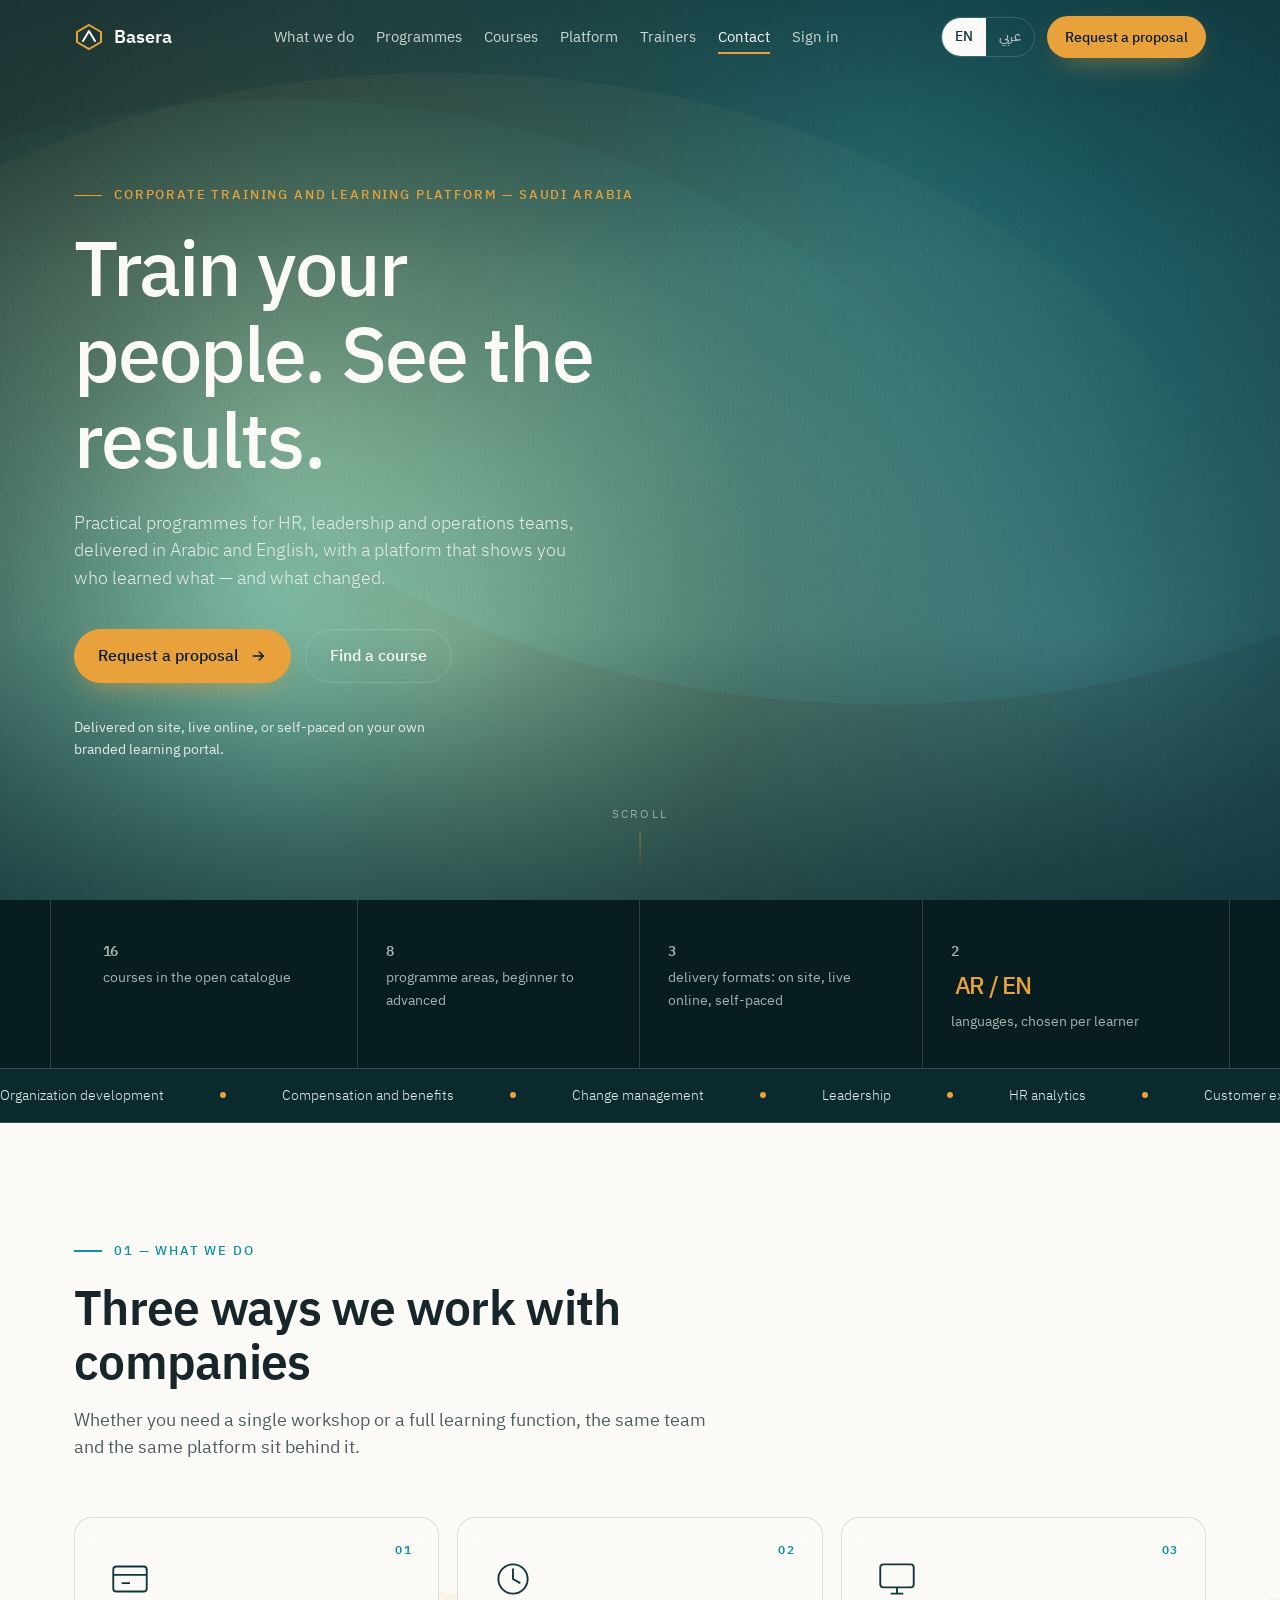
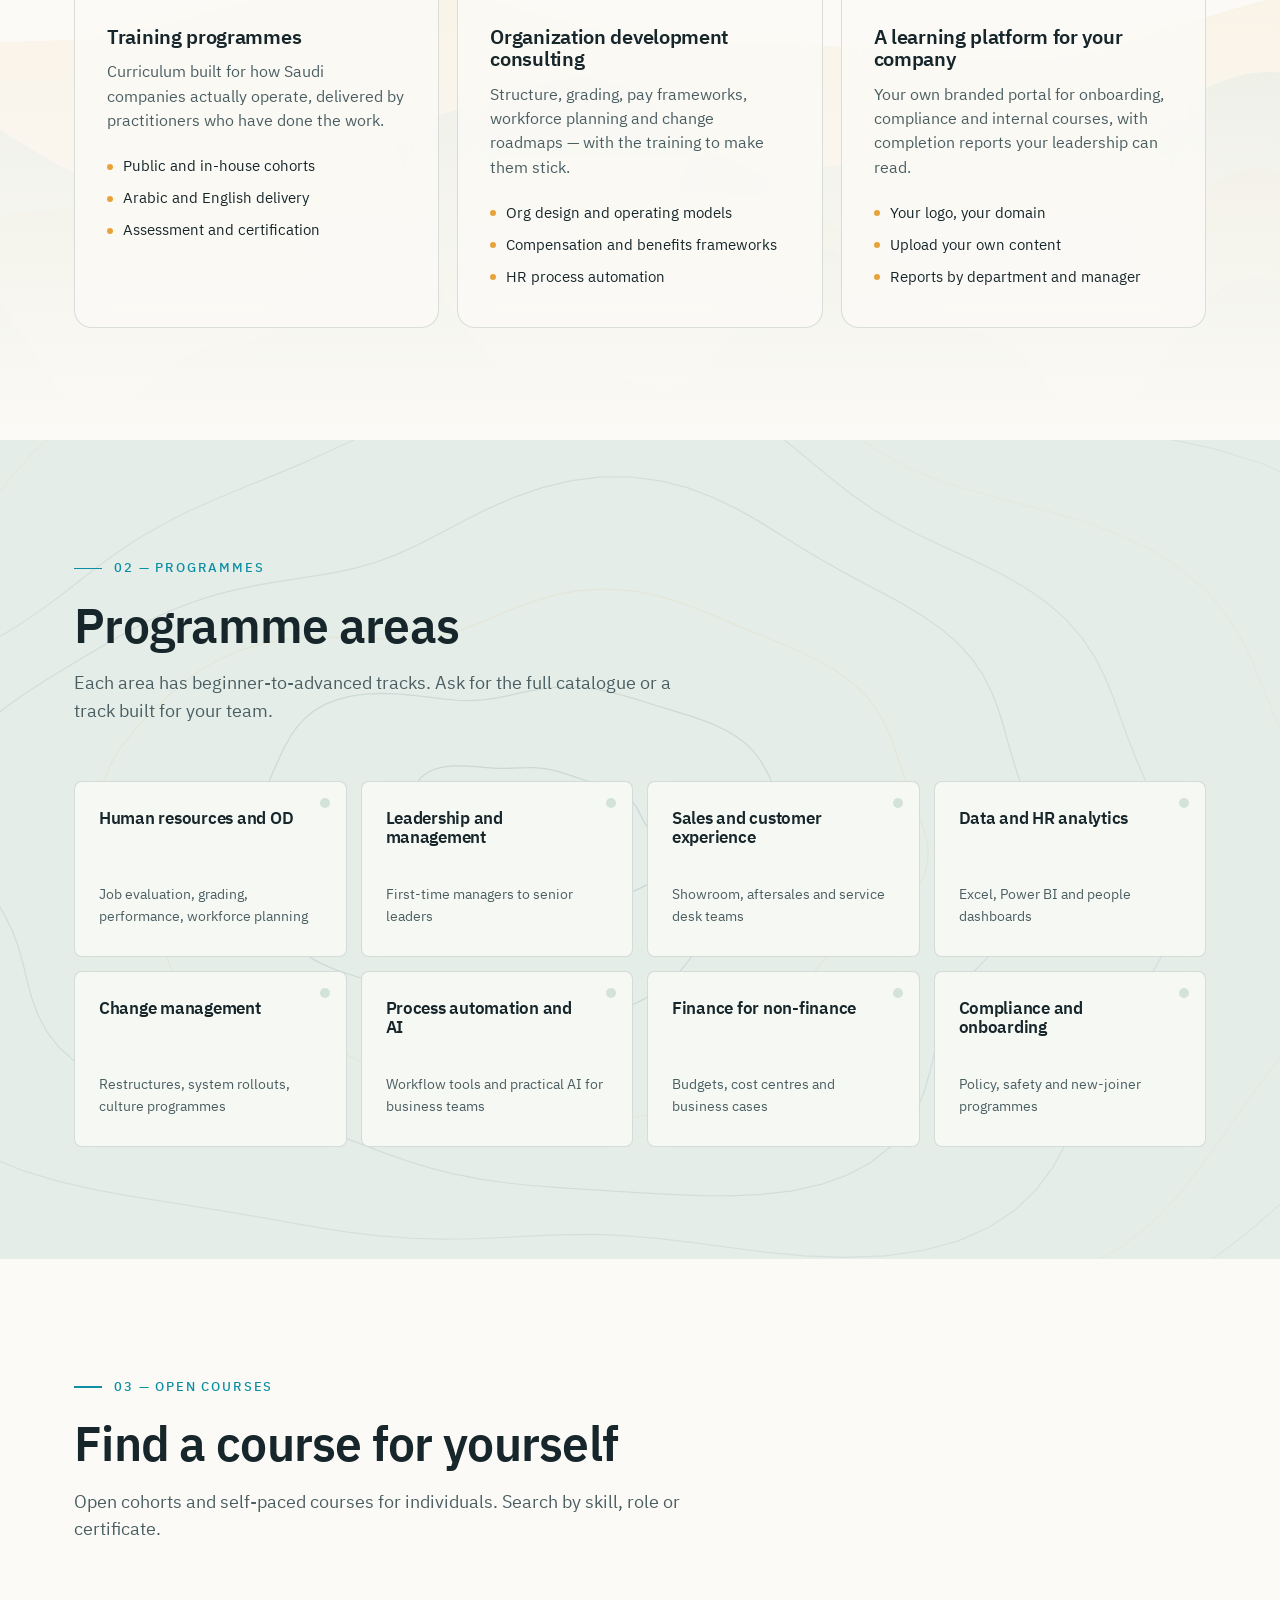
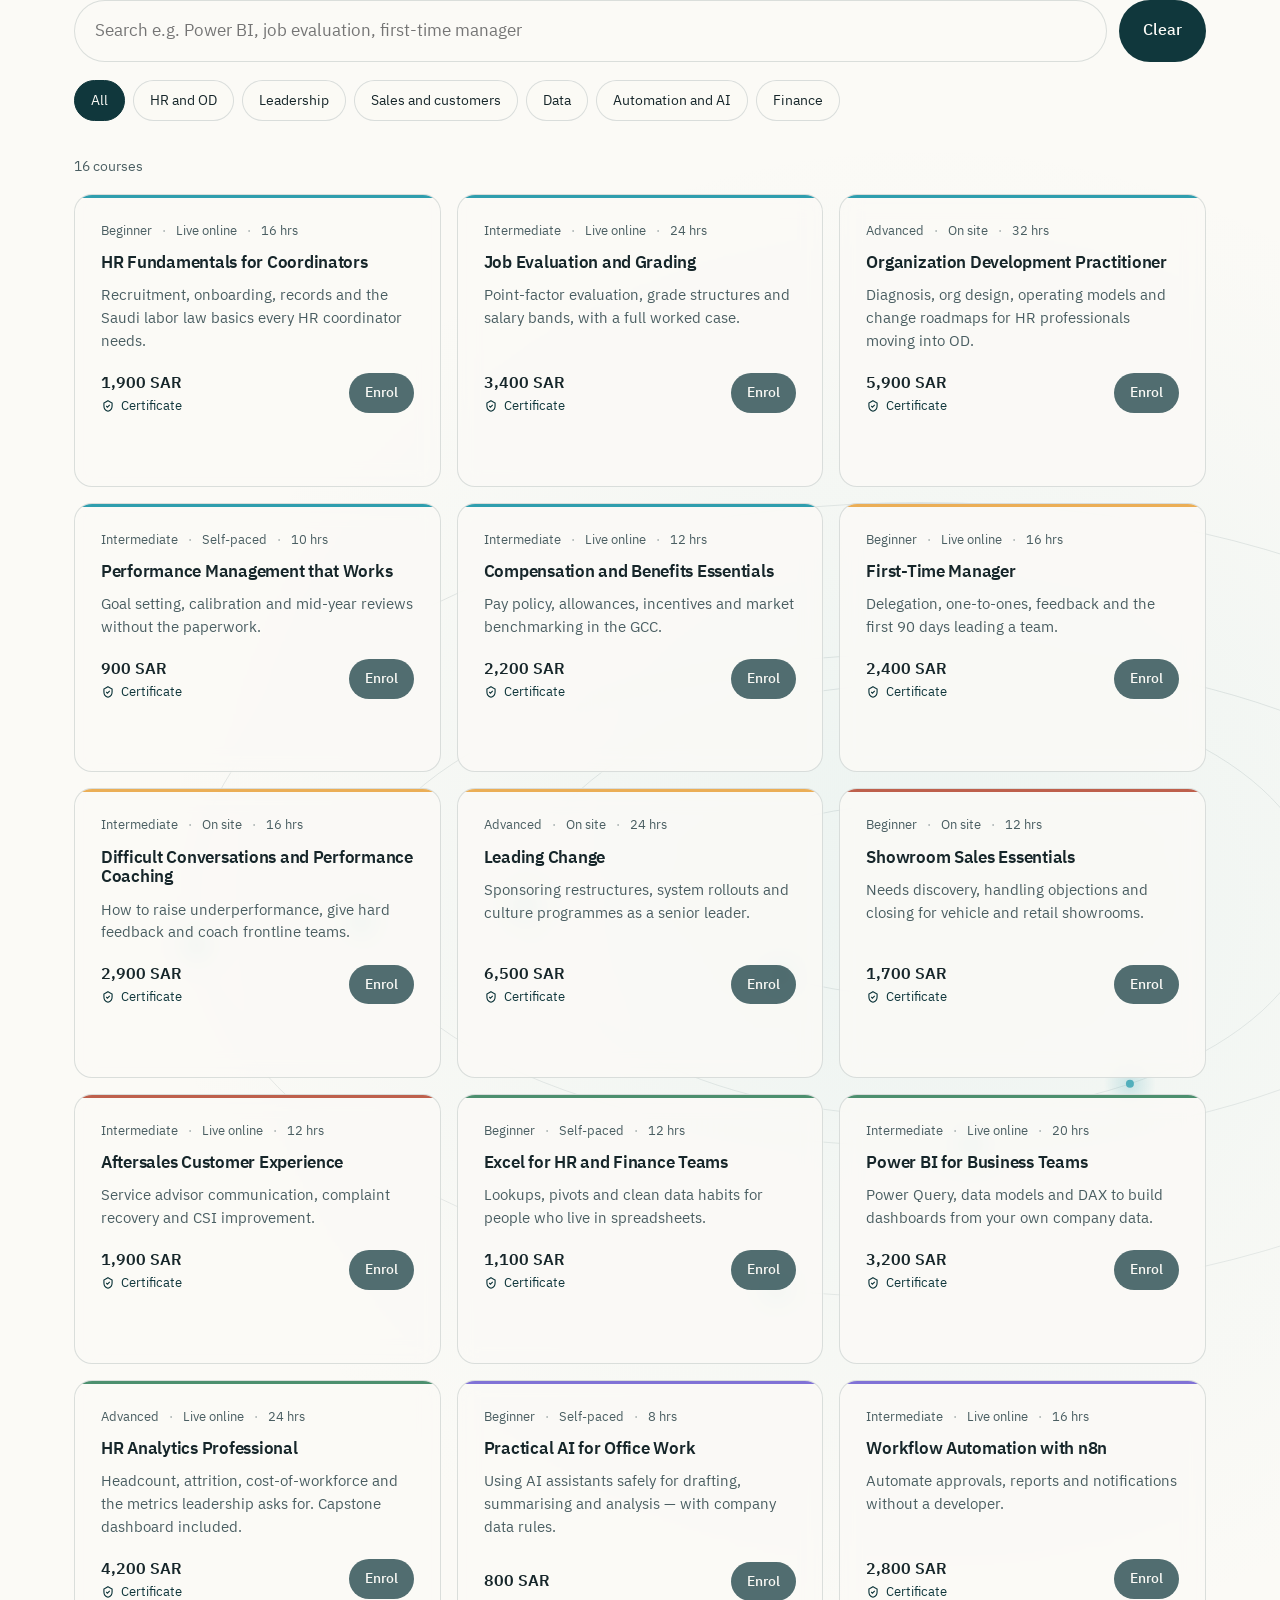
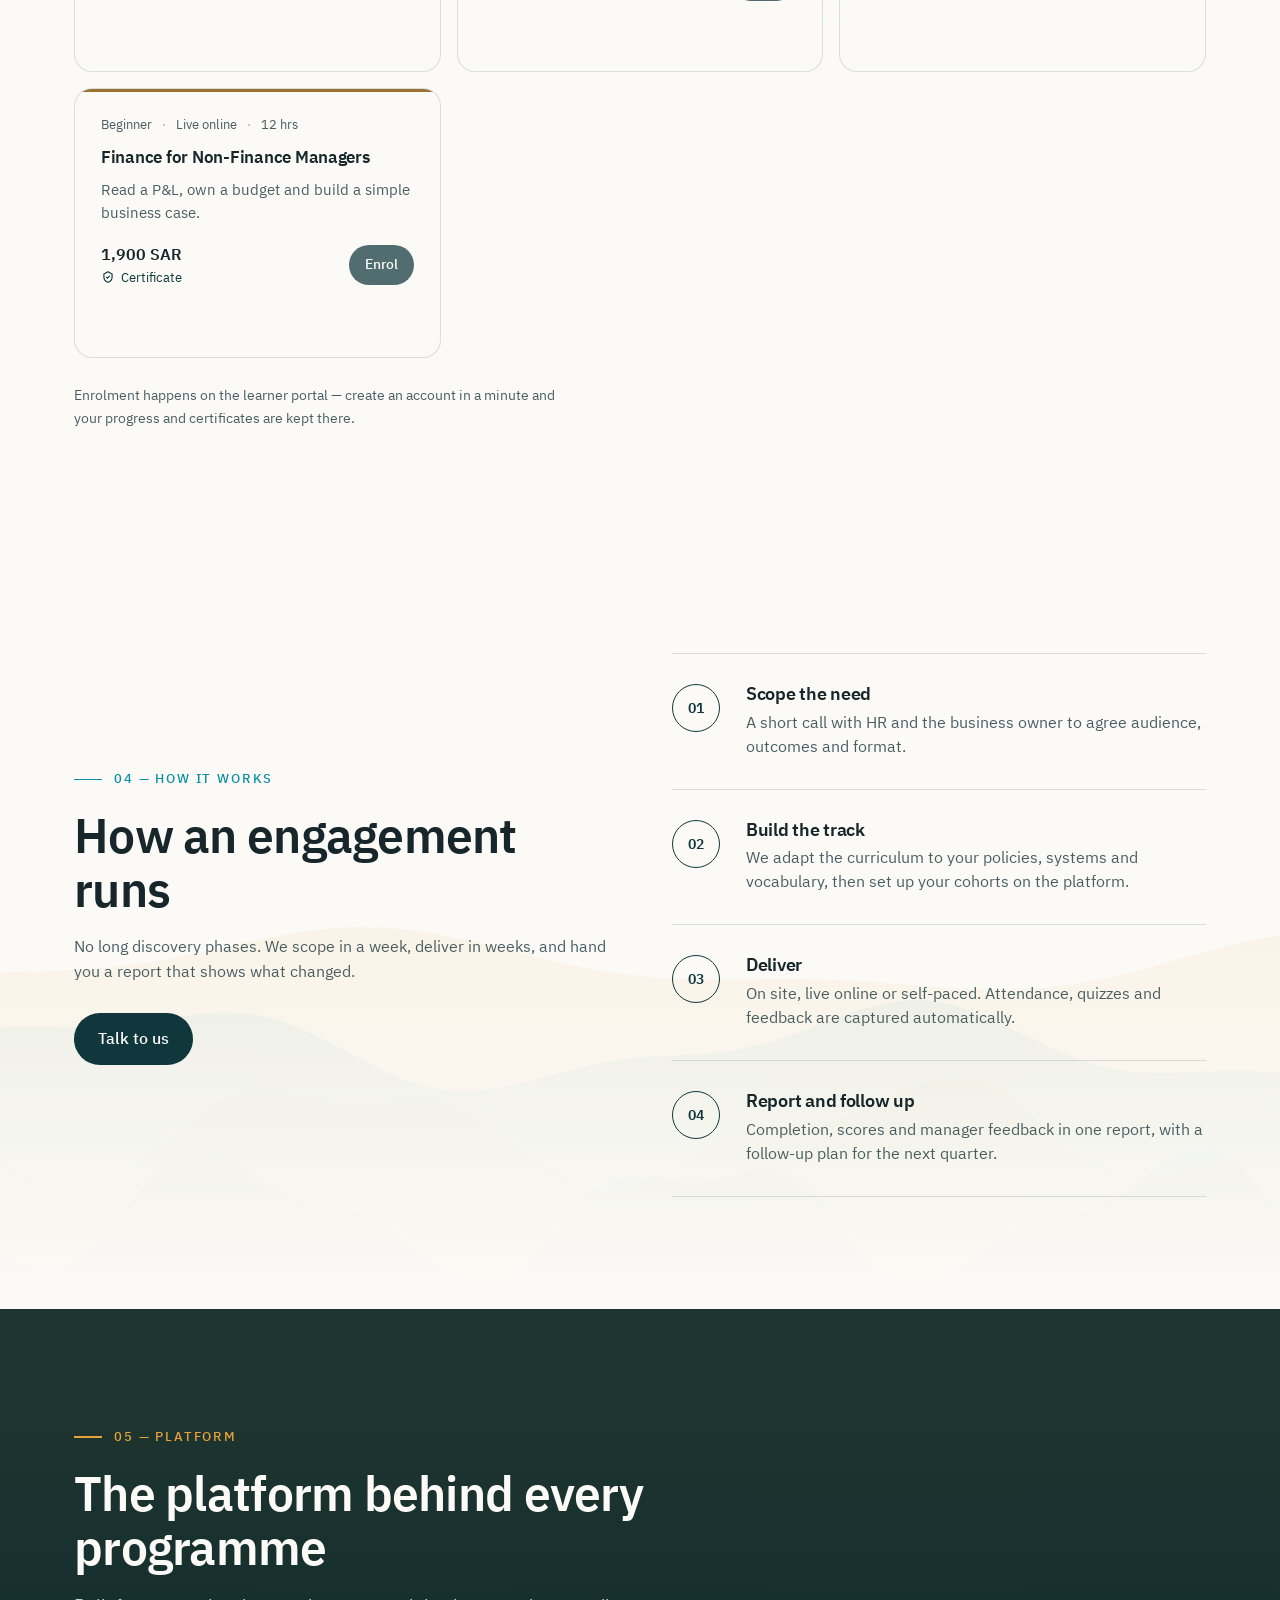
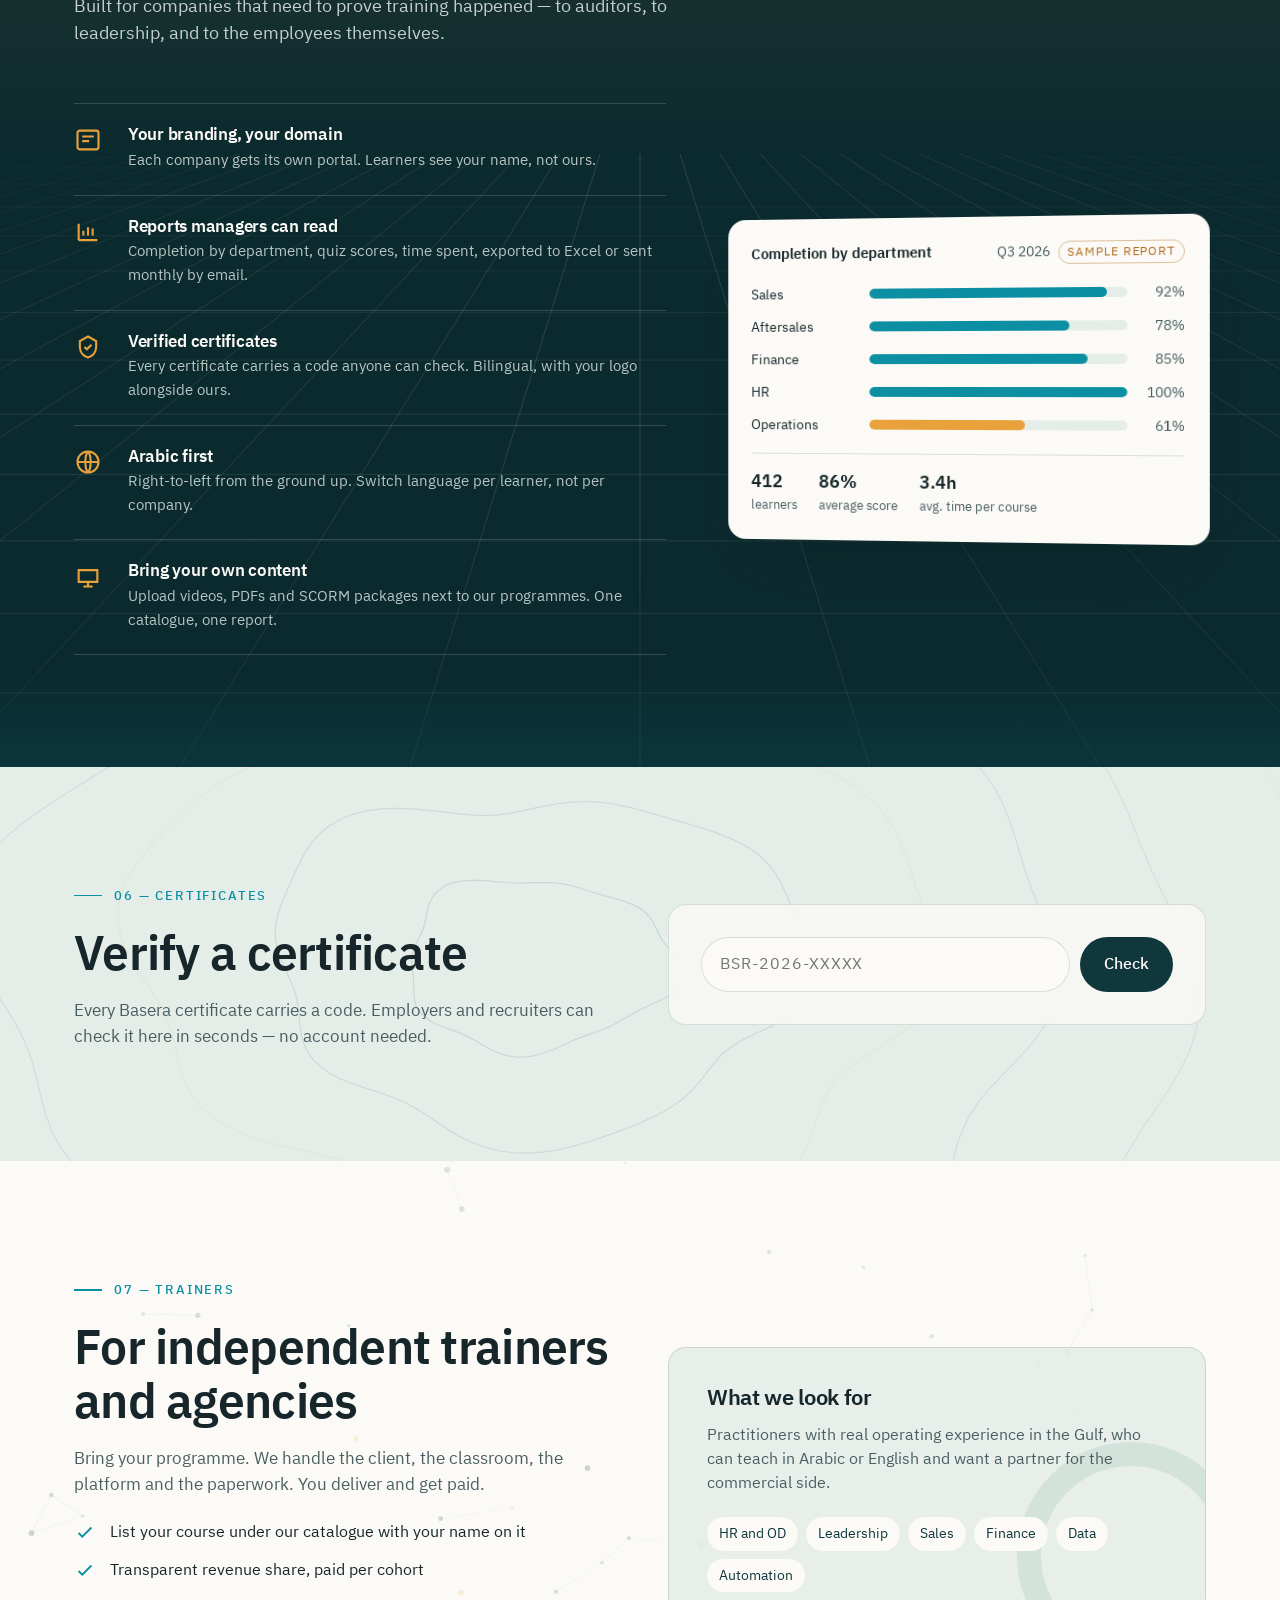
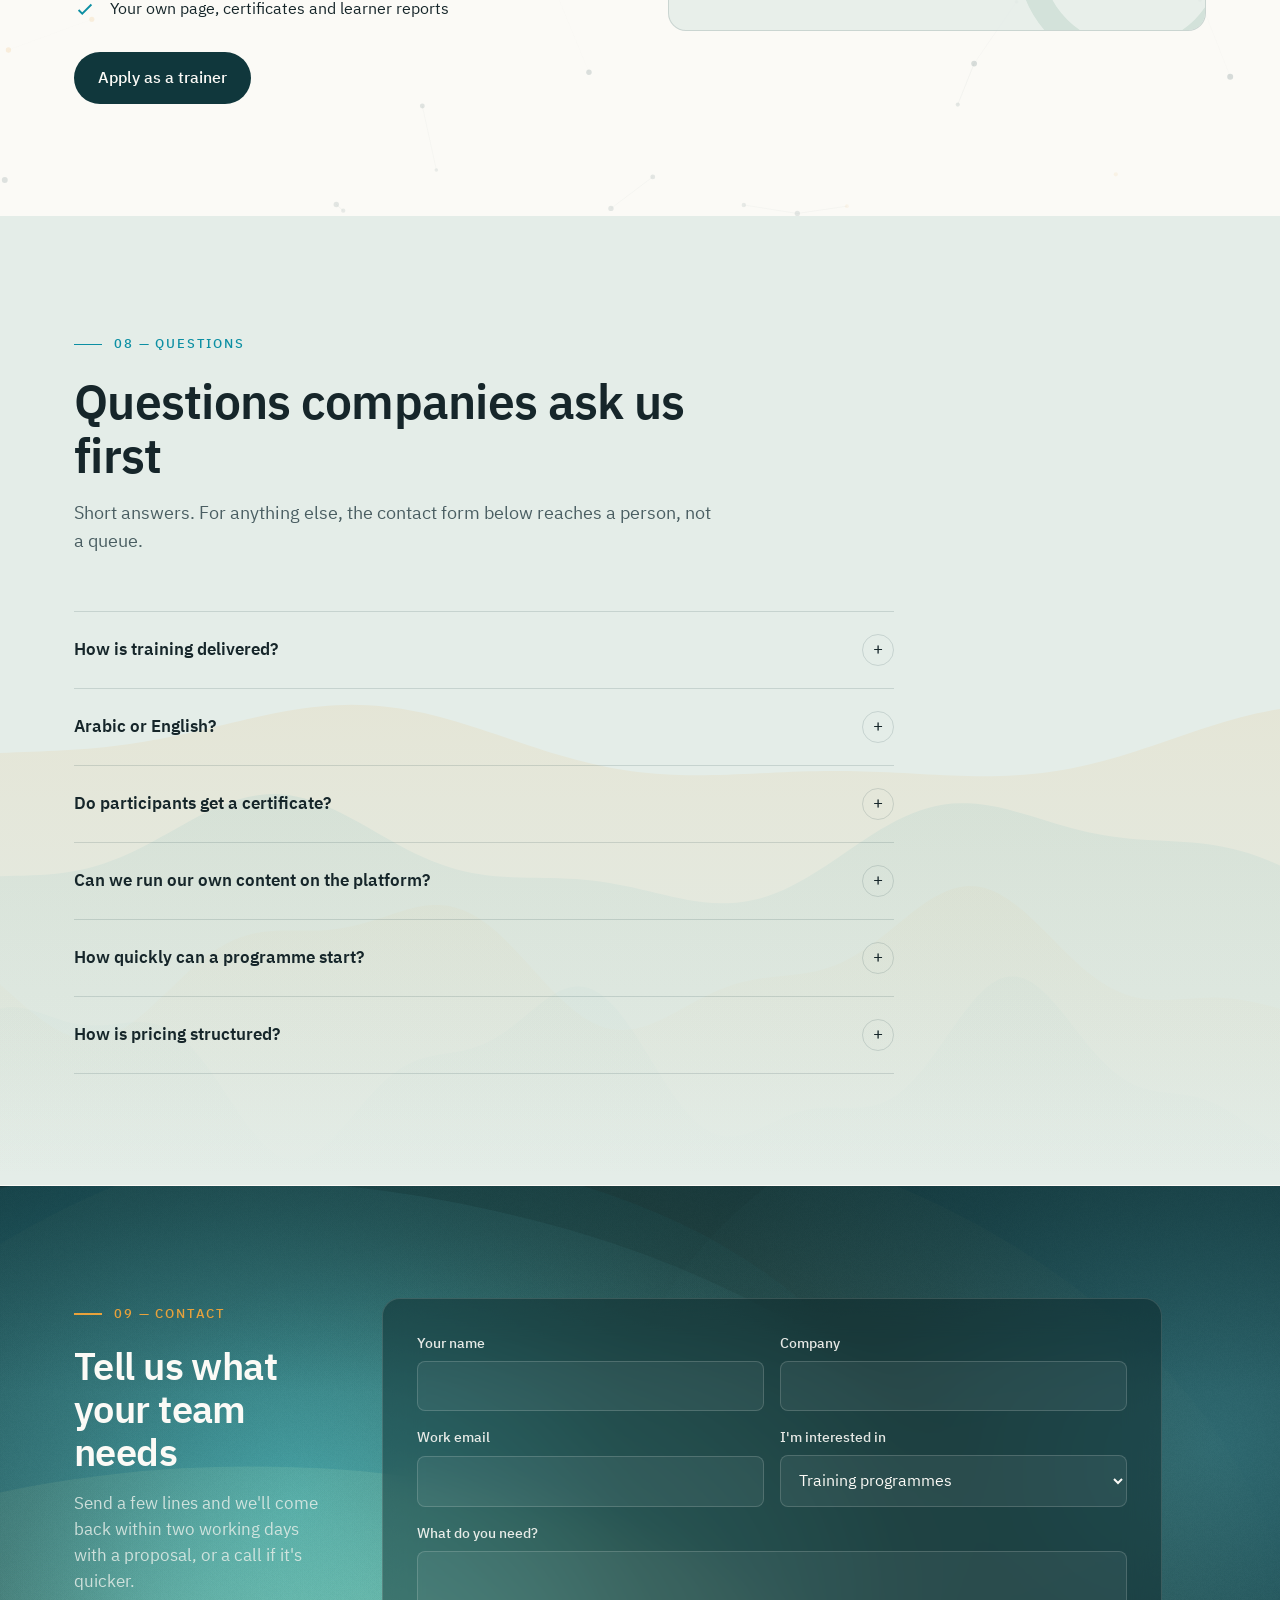
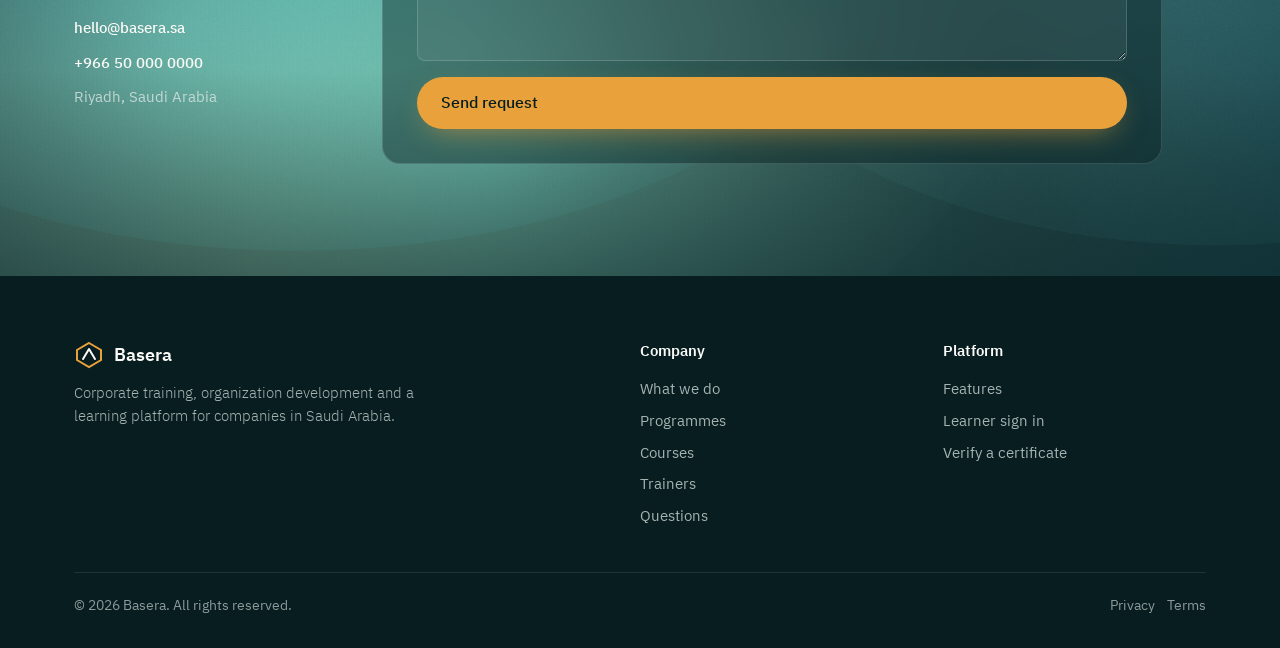
==== public/index.html @ 236b7512 "Restructure into public/, supabase/, tests/ and docs/ The three pages no longer carry their CSS and " ====
<!DOCTYPE html>
<html lang="en" dir="ltr">
<head>
<meta charset="UTF-8">
<meta name="viewport" content="width=device-width, initial-scale=1.0">
<title>Basera — Corporate training and learning platform, Saudi Arabia</title>
<meta name="description" content="Corporate training programmes, OD consulting and a learning platform for companies in Saudi Arabia.">
<meta name="theme-color" content="#0B2A2E">
<link rel="preconnect" href="https://fonts.googleapis.com">
<link rel="preconnect" href="https://fonts.gstatic.com" crossorigin>
<link href="https://fonts.googleapis.com/css2?family=IBM+Plex+Sans+Arabic:wght@300;400;500;600;700&display=swap" rel="stylesheet">
<link rel="stylesheet" href="css/tokens.css?v=20261010b">
<link rel="stylesheet" href="css/site.css?v=20261010b">
</head>
<body>

<a class="skip" href="#offers" data-i18n="skip">Skip to content</a>
<div class="progress" aria-hidden="true"><i id="progress"></i></div>

<!-- ================= NAV ================= -->
<header class="nav" id="nav">
  <div class="wrap">
    <a class="logo" href="#top">
      <svg class="logo-mark" viewBox="0 0 30 30" fill="none" aria-hidden="true">
        <path d="M15 3 L27 10 V20 L15 27 L3 20 V10 Z" stroke="#E9A23B" stroke-width="2"/>
        <path d="M9 19 L15 9 L21 19" stroke="#FBFAF6" stroke-width="2" stroke-linecap="round" stroke-linejoin="round"/>
      </svg>
      <span data-i18n="brand">Basera</span>
    </a>
    <nav class="nav-links" id="navLinks">
      <a href="#offers" data-i18n="nav_offers">What we do</a>
      <a href="#domains" data-i18n="nav_domains">Programmes</a>
      <a href="#courses" data-i18n="nav_courses">Courses</a>
      <a href="#platform" data-i18n="nav_platform">Platform</a>
      <a href="#partners" data-i18n="nav_partners">Trainers</a>
      <a href="#contact" data-i18n="nav_contact">Contact</a>
      <a href="learn.html" data-i18n="nav_portal">Sign in</a>
    </nav>
    <div class="nav-actions">
      <div class="lang" role="group" aria-label="Language">
        <button class="active" data-lang="en" type="button">EN</button>
        <button data-lang="ar" type="button">عربي</button>
      </div>
      <a class="btn btn-primary" href="#contact" data-i18n="cta_proposal">Request a proposal</a>
      <button class="menu-btn" id="menuBtn" aria-label="Menu" aria-expanded="false" type="button"><span></span></button>
    </div>
  </div>
</header>

<!-- ================= HERO ================= -->
<section class="sec hero dark veil" id="top">
  <div class="bg" data-motion="aurora" data-tone="dark"></div>
  <div class="wrap">
    <div class="hero-copy">
      <div class="eyebrow rise" data-i18n="hero_kicker">Corporate training and learning platform — Saudi Arabia</div>
      <h1 class="words" data-i18n="hero_h1">Train your people. See the results.</h1>
      <p class="lead rise" style="animation-delay:.5s" data-i18n="hero_p">Practical programmes for HR, leadership and operations teams, delivered in Arabic and English, with a platform that shows you who learned what — and what changed.</p>
      <div class="hero-actions rise" style="animation-delay:.65s">
        <a class="btn btn-primary" href="#contact">
          <span data-i18n="cta_proposal">Request a proposal</span>
          <svg viewBox="0 0 24 24" fill="none" stroke="currentColor" stroke-width="2"><path d="M5 12h14M13 6l6 6-6 6"/></svg>
        </a>
        <a class="btn btn-ghost" href="#courses" data-i18n="cta_catalogue">Find a course</a>
      </div>
      <div class="hero-note rise" style="animation-delay:.8s" data-i18n="hero_note">Delivered on site, live online, or self-paced on your own branded learning portal.</div>
    </div>

    <div class="hero-card glass rise" style="animation-delay:.4s">
      <div class="journey" aria-hidden="true">
        <svg viewBox="0 0 520 520">
          <path class="j-path-ghost" d="M70 420 C 70 300, 180 300, 200 230 S 330 120, 320 110 S 420 60, 450 100"/>
          <path class="j-path" d="M70 420 C 70 300, 180 300, 200 230 S 330 120, 320 110 S 420 60, 450 100"/>
          <g class="j-node"><circle class="halo" cx="70" cy="420" r="30"/><circle class="dot" cx="70" cy="420" r="11"/><text x="110" y="416" data-i18n="j1">Enrol</text><text class="sub" x="110" y="436" data-i18n="j1s">Your teams, your cohorts</text></g>
          <g class="j-node"><circle class="halo" cx="200" cy="230" r="30"/><circle class="dot" cx="200" cy="230" r="11"/><text x="240" y="226" data-i18n="j2">Learn</text><text class="sub" x="240" y="246" data-i18n="j2s">Live, on site or self-paced</text></g>
          <g class="j-node"><circle class="halo" cx="320" cy="110" r="30"/><circle class="dot" cx="320" cy="110" r="11"/><text x="170" y="72" data-i18n="j3">Certify</text><text class="sub" x="170" y="92" data-i18n="j3s">Verified, shareable</text></g>
          <g class="j-node"><circle class="halo" cx="450" cy="100" r="30"/><circle class="dot" cx="450" cy="100" r="11"/><circle class="j-pulse" cx="450" cy="100" r="10"/><text x="330" y="150" data-i18n="j4">Report</text><text class="sub" x="330" y="170" data-i18n="j4s">Completion, scores, impact</text></g>
        </svg>
      </div>
    </div>
  </div>
  <div class="scroll-cue" aria-hidden="true"><span data-i18n="hero_scroll">Scroll</span><i></i></div>
</section>

<!-- ================= STATS ================= -->
<div class="stats sec" aria-label="Key figures">
  <div class="wrap" data-stagger>
    <div class="stat"><b><span data-count id="statCourses">16</span></b><span data-i18n="st1">courses in the open catalogue</span></div>
    <div class="stat"><b><span data-count>8</span></b><span data-i18n="st2">programme areas, beginner to advanced</span></div>
    <div class="stat"><b><span data-count>3</span></b><span data-i18n="st3">delivery formats: on site, live online, self-paced</span></div>
    <div class="stat"><b><span data-count>2</span><small>AR / EN</small></b><span data-i18n="st4">languages, chosen per learner</span></div>
  </div>
</div>

<div class="strip" aria-hidden="true">
  <div class="strip-track">
    <span data-i18n="strip">Organization development <i></i> Compensation and benefits <i></i> Change management <i></i> Leadership <i></i> HR analytics <i></i> Customer experience <i></i> Sales and aftersales <i></i> Process automation</span>
    <span data-i18n="strip">Organization development <i></i> Compensation and benefits <i></i> Change management <i></i> Leadership <i></i> HR analytics <i></i> Customer experience <i></i> Sales and aftersales <i></i> Process automation</span>
  </div>
</div>

<!-- ================= OFFERS ================= -->
<section class="sec light veil-l" id="offers">
  <div class="bg" data-motion="waves" data-tone="light"></div>
  <div class="wrap">
    <div class="section-head reveal">
      <div class="eyebrow"><span data-i18n="eb_offers">01 — What we do</span></div>
      <h2 data-i18n="offers_h2">Three ways we work with companies</h2>
      <p data-i18n="offers_p">Whether you need a single workshop or a full learning function, the same team and the same platform sit behind it.</p>
    </div>
    <div class="offers" data-stagger>
      <article class="offer glass-l" data-n="01">
        <svg class="offer-icon" viewBox="0 0 44 44" fill="none" stroke="currentColor" stroke-width="1.8"><rect x="6" y="10" width="32" height="24" rx="3"/><path d="M6 18h32M14 26h8"/></svg>
        <h3 data-i18n="o1_h">Training programmes</h3>
        <p data-i18n="o1_p">Curriculum built for how Saudi companies actually operate, delivered by practitioners who have done the work.</p>
        <ul><li data-i18n="o1_l1">Public and in-house cohorts</li><li data-i18n="o1_l2">Arabic and English delivery</li><li data-i18n="o1_l3">Assessment and certification</li></ul>
      </article>
      <article class="offer glass-l" data-n="02">
        <svg class="offer-icon" viewBox="0 0 44 44" fill="none" stroke="currentColor" stroke-width="1.8"><circle cx="22" cy="22" r="14"/><path d="M22 12v10l7 4"/></svg>
        <h3 data-i18n="o2_h">Organization development consulting</h3>
        <p data-i18n="o2_p">Structure, grading, pay frameworks, workforce planning and change roadmaps — with the training to make them stick.</p>
        <ul><li data-i18n="o2_l1">Org design and operating models</li><li data-i18n="o2_l2">Compensation and benefits frameworks</li><li data-i18n="o2_l3">HR process automation</li></ul>
      </article>
      <article class="offer glass-l" data-n="03">
        <svg class="offer-icon" viewBox="0 0 44 44" fill="none" stroke="currentColor" stroke-width="1.8"><rect x="6" y="8" width="32" height="22" rx="3"/><path d="M16 36h12M22 30v6"/></svg>
        <h3 data-i18n="o3_h">A learning platform for your company</h3>
        <p data-i18n="o3_p">Your own branded portal for onboarding, compliance and internal courses, with completion reports your leadership can read.</p>
        <ul><li data-i18n="o3_l1">Your logo, your domain</li><li data-i18n="o3_l2">Upload your own content</li><li data-i18n="o3_l3">Reports by department and manager</li></ul>
      </article>
    </div>
  </div>
</section>

<!-- ================= DOMAINS ================= -->
<section class="sec light" id="domains">
  <div class="bg" data-motion="topo" data-tone="mint"></div>
  <div class="wrap">
    <div class="section-head reveal">
      <div class="eyebrow"><span data-i18n="eb_domains">02 — Programmes</span></div>
      <h2 data-i18n="dom_h2">Programme areas</h2>
      <p data-i18n="dom_p">Each area has beginner-to-advanced tracks. Ask for the full catalogue or a track built for your team.</p>
    </div>
    <div class="domains" data-stagger>
      <a class="domain" href="#contact"><h3 data-i18n="d1">Human resources and OD</h3><small data-i18n="d1s">Job evaluation, grading, performance, workforce planning</small></a>
      <a class="domain" href="#contact"><h3 data-i18n="d2">Leadership and management</h3><small data-i18n="d2s">First-time managers to senior leaders</small></a>
      <a class="domain" href="#contact"><h3 data-i18n="d3">Sales and customer experience</h3><small data-i18n="d3s">Showroom, aftersales and service desk teams</small></a>
      <a class="domain" href="#contact"><h3 data-i18n="d4">Data and HR analytics</h3><small data-i18n="d4s">Excel, Power BI and people dashboards</small></a>
      <a class="domain" href="#contact"><h3 data-i18n="d5">Change management</h3><small data-i18n="d5s">Restructures, system rollouts, culture programmes</small></a>
      <a class="domain" href="#contact"><h3 data-i18n="d6">Process automation and AI</h3><small data-i18n="d6s">Workflow tools and practical AI for business teams</small></a>
      <a class="domain" href="#contact"><h3 data-i18n="d7">Finance for non-finance</h3><small data-i18n="d7s">Budgets, cost centres and business cases</small></a>
      <a class="domain" href="#contact"><h3 data-i18n="d8">Compliance and onboarding</h3><small data-i18n="d8s">Policy, safety and new-joiner programmes</small></a>
    </div>
  </div>
</section>

<!-- ================= COURSES ================= -->
<section class="sec light veil-l" id="courses">
  <div class="bg" data-motion="orbit" data-tone="light"></div>
  <div class="wrap">
    <div class="section-head reveal">
      <div class="eyebrow"><span data-i18n="eb_courses">03 — Open courses</span></div>
      <h2 data-i18n="cs_h2">Find a course for yourself</h2>
      <p data-i18n="cs_p">Open cohorts and self-paced courses for individuals. Search by skill, role or certificate.</p>
    </div>
    <div class="reveal">
      <div class="search-bar">
        <input id="courseSearch" type="search" placeholder="Search e.g. Power BI, job evaluation, first-time manager" data-i18n-ph="cs_ph">
        <button class="btn btn-dark" id="clearSearch" type="button" data-i18n="cs_clear">Clear</button>
      </div>
      <div class="filters" id="filters"></div>
      <div class="results-count" id="resultsCount" aria-live="polite"></div>
      <div class="courses" id="courseGrid"></div>
      <p class="cs-note" data-i18n="cs_note">Enrolment happens on the learner portal — create an account in a minute and your progress and certificates are kept there.</p>
    </div>
  </div>
</section>

<!-- ================= STEPS ================= -->
<section class="sec light veil-l" id="how">
  <div class="bg" data-motion="waves" data-tone="light" data-speed=".7"></div>
  <div class="wrap steps">
    <div class="steps-aside reveal">
      <div class="eyebrow"><span data-i18n="eb_how">04 — How it works</span></div>
      <h2 data-i18n="how_h2">How an engagement runs</h2>
      <p data-i18n="how_p">No long discovery phases. We scope in a week, deliver in weeks, and hand you a report that shows what changed.</p>
      <a class="btn btn-dark" href="#contact" data-i18n="cta_talk">Talk to us</a>
    </div>
    <div class="step-list" data-stagger>
      <div class="step"><div><h3 data-i18n="s1_h">Scope the need</h3><p data-i18n="s1_p">A short call with HR and the business owner to agree audience, outcomes and format.</p></div></div>
      <div class="step"><div><h3 data-i18n="s2_h">Build the track</h3><p data-i18n="s2_p">We adapt the curriculum to your policies, systems and vocabulary, then set up your cohorts on the platform.</p></div></div>
      <div class="step"><div><h3 data-i18n="s3_h">Deliver</h3><p data-i18n="s3_p">On site, live online or self-paced. Attendance, quizzes and feedback are captured automatically.</p></div></div>
      <div class="step"><div><h3 data-i18n="s4_h">Report and follow up</h3><p data-i18n="s4_p">Completion, scores and manager feedback in one report, with a follow-up plan for the next quarter.</p></div></div>
    </div>
  </div>
</section>

<!-- ================= PLATFORM ================= -->
<section class="sec dark veil" id="platform">
  <div class="bg" data-motion="grid" data-tone="dark"></div>
  <div class="wrap">
    <div class="section-head reveal">
      <div class="eyebrow"><span data-i18n="eb_platform">05 — Platform</span></div>
      <h2 data-i18n="pl_h2">The platform behind every programme</h2>
      <p data-i18n="pl_p">Built for companies that need to prove training happened — to auditors, to leadership, and to the employees themselves.</p>
    </div>
    <div class="platform-grid reveal">
      <div class="features" data-stagger>
        <div class="feature"><svg viewBox="0 0 24 24" fill="none" stroke="currentColor" stroke-width="1.8"><rect x="3" y="4" width="18" height="16" rx="2"/><path d="M7 9h10M7 13h6"/></svg><div><h3 data-i18n="f1_h">Your branding, your domain</h3><p data-i18n="f1_p">Each company gets its own portal. Learners see your name, not ours.</p></div></div>
        <div class="feature"><svg viewBox="0 0 24 24" fill="none" stroke="currentColor" stroke-width="1.8"><path d="M4 19V5M4 19h16M8 15v-4M12 15V8M16 15v-6"/></svg><div><h3 data-i18n="f2_h">Reports managers can read</h3><p data-i18n="f2_p">Completion by department, quiz scores, time spent, exported to Excel or sent monthly by email.</p></div></div>
        <div class="feature"><svg viewBox="0 0 24 24" fill="none" stroke="currentColor" stroke-width="1.8"><path d="M12 3l7 4v5c0 5-3.5 8-7 9-3.5-1-7-4-7-9V7z"/><path d="M9 12l2 2 4-4"/></svg><div><h3 data-i18n="f3_h">Verified certificates</h3><p data-i18n="f3_p">Every certificate carries a code anyone can check. Bilingual, with your logo alongside ours.</p></div></div>
        <div class="feature"><svg viewBox="0 0 24 24" fill="none" stroke="currentColor" stroke-width="1.8"><circle cx="12" cy="12" r="9"/><path d="M3 12h18M12 3c3 3 3 15 0 18M12 3c-3 3-3 15 0 18"/></svg><div><h3 data-i18n="f4_h">Arabic first</h3><p data-i18n="f4_p">Right-to-left from the ground up. Switch language per learner, not per company.</p></div></div>
        <div class="feature"><svg viewBox="0 0 24 24" fill="none" stroke="currentColor" stroke-width="1.8"><path d="M4 7h16v10H4zM8 21h8M12 17v4"/></svg><div><h3 data-i18n="f5_h">Bring your own content</h3><p data-i18n="f5_p">Upload videos, PDFs and SCORM packages next to our programmes. One catalogue, one report.</p></div></div>
      </div>
      <div class="mock" id="mock">
        <div class="mock-top"><b data-i18n="m_title">Completion by department</b><span><span data-i18n="m_period">Q3 2026</span><span class="mock-tag" data-i18n="m_sample">Sample report</span></span></div>
        <div class="bars">
          <div class="bar"><span data-i18n="m_b1">Sales</span><div class="track"><div class="fill" data-w="92"></div></div><em>92%</em></div>
          <div class="bar"><span data-i18n="m_b2">Aftersales</span><div class="track"><div class="fill" data-w="78"></div></div><em>78%</em></div>
          <div class="bar"><span data-i18n="m_b3">Finance</span><div class="track"><div class="fill" data-w="85"></div></div><em>85%</em></div>
          <div class="bar"><span data-i18n="m_b4">HR</span><div class="track"><div class="fill" data-w="100"></div></div><em>100%</em></div>
          <div class="bar"><span data-i18n="m_b5">Operations</span><div class="track"><div class="fill s" data-w="61"></div></div><em>61%</em></div>
        </div>
        <div class="mock-foot">
          <div><b>412</b><span data-i18n="m_f1">learners</span></div>
          <div><b>86%</b><span data-i18n="m_f2">average score</span></div>
          <div><b>3.4h</b><span data-i18n="m_f3">avg. time per course</span></div>
        </div>
      </div>
    </div>
  </div>
</section>

<!-- ================= VERIFY ================= -->
<section class="sec light" id="verify">
  <div class="bg" data-motion="topo" data-tone="mint" data-speed=".8"></div>
  <div class="wrap verify">
    <div class="reveal">
      <div class="eyebrow"><span data-i18n="eb_verify">06 — Certificates</span></div>
      <h2 data-i18n="v_h2" style="margin-bottom:16px">Verify a certificate</h2>
      <p data-i18n="v_p">Every Basera certificate carries a code. Employers and recruiters can check it here in seconds — no account needed.</p>
    </div>
    <div class="verify-box glass-l reveal">
      <div class="row2">
        <input id="certCode" placeholder="BSR-2026-XXXXX" aria-label="Certificate code">
        <button class="btn btn-dark" id="certBtn" type="button" data-i18n="v_btn">Check</button>
      </div>
      <div class="verify-result" id="certResult" aria-live="polite"></div>
    </div>
  </div>
</section>

<!-- ================= PARTNERS ================= -->
<section class="sec light veil-l" id="partners">
  <div class="bg" data-motion="particles" data-tone="light"></div>
  <div class="wrap partners">
    <div class="reveal">
      <div class="eyebrow"><span data-i18n="eb_partners">07 — Trainers</span></div>
      <h2 data-i18n="pa_h2" style="margin-bottom:16px">For independent trainers and agencies</h2>
      <p data-i18n="pa_p">Bring your programme. We handle the client, the classroom, the platform and the paperwork. You deliver and get paid.</p>
      <div class="partner-points">
        <div><svg viewBox="0 0 24 24" fill="none" stroke="currentColor" stroke-width="2"><path d="M5 12l4 4L19 6"/></svg><span data-i18n="pa_1">List your course under our catalogue with your name on it</span></div>
        <div><svg viewBox="0 0 24 24" fill="none" stroke="currentColor" stroke-width="2"><path d="M5 12l4 4L19 6"/></svg><span data-i18n="pa_2">Transparent revenue share, paid per cohort</span></div>
        <div><svg viewBox="0 0 24 24" fill="none" stroke="currentColor" stroke-width="2"><path d="M5 12l4 4L19 6"/></svg><span data-i18n="pa_3">Your own page, certificates and learner reports</span></div>
      </div>
      <a class="btn btn-dark" href="#contact" data-i18n="cta_partner">Apply as a trainer</a>
    </div>
    <div class="partner-card reveal">
      <h3 data-i18n="pc_h">What we look for</h3>
      <p data-i18n="pc_p">Practitioners with real operating experience in the Gulf, who can teach in Arabic or English and want a partner for the commercial side.</p>
      <div class="tags">
        <span class="tag" data-i18n="t1">HR and OD</span><span class="tag" data-i18n="t2">Leadership</span><span class="tag" data-i18n="t3">Sales</span>
        <span class="tag" data-i18n="t4">Finance</span><span class="tag" data-i18n="t5">Data</span><span class="tag" data-i18n="t6">Automation</span>
      </div>
    </div>
  </div>
</section>

<!-- ================= FAQ ================= -->
<section class="sec light" id="faq">
  <div class="bg" data-motion="waves" data-tone="mint" data-speed=".6"></div>
  <div class="wrap">
    <div class="section-head reveal">
      <div class="eyebrow"><span data-i18n="eb_faq">08 — Questions</span></div>
      <h2 data-i18n="faq_h2">Questions companies ask us first</h2>
      <p data-i18n="faq_p">Short answers. For anything else, the contact form below reaches a person, not a queue.</p>
    </div>
    <div class="faq reveal">
      <details><summary data-i18n="fq1">How is training delivered?</summary><div class="a" data-i18n="fa1">On site at your premises, live online, or self-paced on the platform. Most in-house programmes combine two: a live cohort with self-paced modules before and after.</div></details>
      <details><summary data-i18n="fq2">Arabic or English?</summary><div class="a" data-i18n="fa2">Both. Each learner picks their own language on the portal, and materials, quizzes and certificates follow. Trainers deliver in whichever the cohort needs.</div></details>
      <details><summary data-i18n="fq3">Do participants get a certificate?</summary><div class="a" data-i18n="fa3">Yes, on every course marked as certified. Each certificate carries a code that anyone can check on this site, so a recruiter or auditor can verify it without contacting us.</div></details>
      <details><summary data-i18n="fq4">Can we run our own content on the platform?</summary><div class="a" data-i18n="fa4">Yes. Your company gets its own branded portal where you can add videos, PDFs and quizzes next to our programmes, assign them by department, and read completion reports in one place.</div></details>
      <details><summary data-i18n="fq5">How quickly can a programme start?</summary><div class="a" data-i18n="fa5">Scoping takes about a week — a short call, then a written outline. Delivery follows in weeks, not months. Open-cohort dates for individuals are available on request.</div></details>
      <details><summary data-i18n="fq6">How is pricing structured?</summary><div class="a" data-i18n="fa6">Per cohort for in-house delivery, per seat for open courses, and a licence for the company platform. Every proposal is itemised, and you have it within two working days of your enquiry.</div></details>
    </div>
  </div>
</section>

<!-- ================= CONTACT ================= -->
<section class="sec dark veil contact-sec" id="contact">
  <div class="bg" data-motion="aurora" data-tone="petrol" data-speed=".8"></div>
  <div class="wrap contact">
    <div class="reveal">
      <div class="eyebrow"><span data-i18n="eb_contact">09 — Contact</span></div>
      <h2 data-i18n="c_h2" style="margin-bottom:16px">Tell us what your team needs</h2>
      <p data-i18n="c_p">Send a few lines and we'll come back within two working days with a proposal, or a call if it's quicker.</p>
      <div class="contact-meta">
        <a id="contactEmail" href="#">hello@basera.sa</a>
        <a id="contactPhone" href="#">+966 50 000 0000</a>
        <span data-i18n="c_loc">Riyadh, Saudi Arabia</span>
      </div>
    </div>
    <form class="glass reveal" id="leadForm" novalidate>
      <div class="row">
        <div class="field"><label for="name" data-i18n="l_name">Your name</label><input id="name" name="name" required autocomplete="name"></div>
        <div class="field"><label for="company" data-i18n="l_company">Company</label><input id="company" name="company" required autocomplete="organization"></div>
      </div>
      <div class="row">
        <div class="field"><label for="email" data-i18n="l_email">Work email</label><input id="email" name="email" type="email" required autocomplete="email"></div>
        <div class="field"><label for="need" data-i18n="l_need">I'm interested in</label>
          <select id="need" name="need">
            <option data-i18n="opt1">Training programmes</option>
            <option data-i18n="opt2">OD consulting</option>
            <option data-i18n="opt3">A learning platform for my company</option>
            <option data-i18n="opt4">Becoming a trainer partner</option>
          </select>
        </div>
      </div>
      <div class="field"><label for="msg" data-i18n="l_msg">What do you need?</label><textarea id="msg" name="msg"></textarea></div>
      <button class="btn btn-primary" type="submit" data-i18n="l_send">Send request</button>
      <div class="form-ok" id="formOk" role="status" data-i18n="l_ok">Request sent. We'll reply within two working days.</div>
    </form>
  </div>
</section>

<!-- ================= FOOTER ================= -->
<footer>
  <div class="wrap">
    <div class="foot">
      <div>
        <div class="logo" style="color:var(--white)">
          <svg class="logo-mark" viewBox="0 0 30 30" fill="none" aria-hidden="true"><path d="M15 3 L27 10 V20 L15 27 L3 20 V10 Z" stroke="#E9A23B" stroke-width="2"/><path d="M9 19 L15 9 L21 19" stroke="#FBFAF6" stroke-width="2" stroke-linecap="round" stroke-linejoin="round"/></svg>
          <span data-i18n="brand">Basera</span>
        </div>
        <p data-i18n="ft_p">Corporate training, organization development and a learning platform for companies in Saudi Arabia.</p>
      </div>
      <div>
        <h4 data-i18n="ft_h1">Company</h4>
        <ul>
          <li><a href="#offers" data-i18n="nav_offers">What we do</a></li>
          <li><a href="#domains" data-i18n="nav_domains">Programmes</a></li>
          <li><a href="#courses" data-i18n="nav_courses">Courses</a></li>
          <li><a href="#partners" data-i18n="nav_partners">Trainers</a></li>
          <li><a href="#faq" data-i18n="ft_faq">Questions</a></li>
        </ul>
      </div>
      <div>
        <h4 data-i18n="ft_h2">Platform</h4>
        <ul>
          <li><a href="#platform" data-i18n="ft_l1">Features</a></li>
          <li><a href="learn.html" data-i18n="ft_l2">Learner sign in</a></li>
          <li><a href="#verify" data-i18n="ft_l3">Verify a certificate</a></li>
        </ul>
      </div>
    </div>
    <div class="foot-bottom">
      <span data-i18n="ft_c">© 2026 Basera. All rights reserved.</span>
      <span><a href="privacy.html" data-i18n="ft_pr">Privacy</a> &nbsp;&nbsp; <a href="terms.html" data-i18n="ft_tm">Terms</a></span>
    </div>
  </div>
</footer>

<div class="modal-back" id="courseModal" role="dialog" aria-modal="true" aria-labelledby="cmTitle">
  <div class="modal">
    <header><h3 id="cmTitle"></h3><button class="x" type="button" id="cmClose" aria-label="Close">&times;</button></header>
    <div class="body">
      <div class="meta" id="cmMeta"></div>
      <p id="cmSummary"></p>
      <div class="price" id="cmPrice"></div>
      <div class="actions">
        <a class="btn btn-primary" id="cmEnrol" href="learn.html#/catalogue"><span data-i18n="cm_enrol">Enrol on the learner portal</span><svg viewBox="0 0 24 24" fill="none" stroke="currentColor" stroke-width="2"><path d="M5 12h14M13 6l6 6-6 6"/></svg></a>
        <a class="btn btn-outline" href="#contact" id="cmAsk" data-i18n="cm_ask">Ask about this course</a>
      </div>
    </div>
  </div>
</div>

<a class="totop" id="totop" href="#top" aria-label="Back to top"><svg viewBox="0 0 24 24" fill="none" stroke="currentColor" stroke-width="2"><path d="M12 19V5M5 12l7-7 7 7"/></svg></a>

<div hidden id="i18n-defaults">
  <span data-i18n="fl_all">All</span><span data-i18n="fl_hr">HR and OD</span><span data-i18n="fl_lead">Leadership</span><span data-i18n="fl_sales">Sales and customers</span><span data-i18n="fl_data">Data</span><span data-i18n="fl_auto">Automation and AI</span><span data-i18n="fl_fin">Finance</span>
  <span data-i18n="lv_b">Beginner</span><span data-i18n="lv_i">Intermediate</span><span data-i18n="lv_a">Advanced</span><span data-i18n="fm_live">Live online</span><span data-i18n="fm_self">Self-paced</span><span data-i18n="fm_site">On site</span><span data-i18n="cert">Certificate</span><span data-i18n="hrs">hrs</span><span data-i18n="sar">SAR</span><span data-i18n="enrol">Enrol</span>
  <span data-i18n="rc_one">1 course</span><span data-i18n="rc_many">courses</span><span data-i18n="rc_none">No matching courses. Try another word.</span>
  <span data-i18n="cm_cert">Certificate on completion</span><span data-i18n="skip">Skip to content</span><span data-i18n="m_sample">Sample report</span>
  <span data-i18n="v_ok">Certificate is valid</span><span data-i18n="v_no">No certificate found with that code. Check it and try again.</span><span data-i18n="v_empty">Enter a certificate code first.</span>
</div>

<script src="js/config.js?v=20261010b"></script>
<script src="js/motion.js?v=20261010b"></script>
<script src="js/site.js?v=20261010b"></script>
</body>
</html>
---- public/css/tokens.css ----
/* Basera design tokens - the one palette every surface shares. */
:root{
  --petrol:#10373C; --petrol-2:#0B2A2E; --petrol-3:#071D20;
  --mint:#E4EDE8; --mint-2:#D3E2DA;
  --saffron:#E9A23B; --saffron-2:#C8862A;
  --teal:#0C8FA3;
  --ink:#16262A; --ink-2:#4A5E62;
  --white:#FBFAF6;
  --line:rgba(16,55,60,.14); --line-light:rgba(251,250,246,.16);
  --ok:#2E7D57; --bad:#B4462F; --warn:#B06A1A;
  --radius:8px; --radius-lg:16px; --max:1180px;
  --ease:cubic-bezier(.22,.61,.36,1); --ease-out:cubic-bezier(.16,1,.3,1);
  --shadow:0 24px 50px -24px rgba(7,29,32,.35);
}
---- public/css/site.css ----
/* Page-specific overrides of css/tokens.css */
:root{--radius-lg:18px; --shadow:0 30px 60px -24px rgba(7,29,32,.45);}
  *{box-sizing:border-box;margin:0;padding:0}
  html{scroll-behavior:smooth}
  body{
    font-family:"IBM Plex Sans Arabic",system-ui,sans-serif;color:var(--ink);background:var(--white);
    line-height:1.55;font-weight:400;-webkit-font-smoothing:antialiased;overflow-x:hidden;
  }
  a{color:inherit;text-decoration:none}
  img,svg{display:block;max-width:100%}
  button{font:inherit;cursor:pointer;border:0;background:none;color:inherit}
  :focus-visible{outline:3px solid var(--saffron);outline-offset:3px}
  .wrap{max-width:var(--max);margin:0 auto;padding:0 24px;position:relative;z-index:1}
  h1,h2,h3{line-height:1.12;font-weight:600;letter-spacing:-.015em}
  h1{font-size:clamp(2.6rem,6vw,5rem);font-weight:500;letter-spacing:-.025em}
  h2{font-size:clamp(1.9rem,3.8vw,3rem)}
  h3{font-size:1.15rem;font-weight:600}
  p{max-width:62ch}
  [dir="rtl"] h1,[dir="rtl"] h2,[dir="rtl"] h3{letter-spacing:0}
  [dir="rtl"] body,[dir="rtl"]{line-height:1.75}
  .sr{position:absolute;width:1px;height:1px;overflow:hidden;clip:rect(0 0 0 0);white-space:nowrap}

  /* ---------- Motion layers ---------- */
  .sec{position:relative;overflow:hidden;isolation:isolate}
  .bg{position:absolute;inset:0;z-index:0;pointer-events:none}
  .bg canvas{width:100%;height:100%;display:block}
  .veil::after{content:"";position:absolute;inset:0;z-index:0;pointer-events:none;
    background:linear-gradient(180deg,rgba(11,42,46,.35),rgba(11,42,46,0) 30%,rgba(11,42,46,0) 70%,rgba(11,42,46,.5))}
  .veil-l::after{content:"";position:absolute;inset:0;z-index:0;pointer-events:none;
    background:linear-gradient(180deg,rgba(251,250,246,.55),rgba(251,250,246,.15) 40%,rgba(251,250,246,.55))}
  .dark{color:var(--white)}
  .dark p{color:var(--mint)}
  .glass{background:rgba(251,250,246,.06);border:1px solid rgba(251,250,246,.14);backdrop-filter:blur(18px);-webkit-backdrop-filter:blur(18px);border-radius:var(--radius-lg)}
  .glass-l{background:rgba(251,250,246,.78);border:1px solid var(--line);backdrop-filter:blur(14px);-webkit-backdrop-filter:blur(14px);border-radius:var(--radius-lg)}

  /* ---------- Reveal & stagger ---------- */
  .reveal{opacity:0;transform:translateY(26px);transition:opacity .9s var(--ease-out),transform .9s var(--ease-out)}
  .reveal.in{opacity:1;transform:none}
  [data-stagger]>*{opacity:0;transform:translateY(22px);transition:opacity .8s var(--ease-out),transform .8s var(--ease-out);transition-delay:calc(var(--i,0)*90ms)}
  [data-stagger].in>*{opacity:1;transform:none}
  .words span{display:inline-block;opacity:0;transform:translateY(.55em);animation:word .9s var(--ease-out) forwards;animation-delay:calc(var(--i)*60ms + .1s)}
  @keyframes word{to{opacity:1;transform:none}}
  .rise{opacity:0;transform:translateY(16px);animation:rise 1s var(--ease-out) forwards}
  @keyframes rise{to{opacity:1;transform:none}}

  /* ---------- Buttons ---------- */
  .btn{display:inline-flex;align-items:center;gap:10px;padding:14px 24px;border-radius:999px;font-weight:500;font-size:.98rem;position:relative;overflow:hidden;
    transition:transform .35s var(--ease-out),background .3s,color .3s,box-shadow .35s,border-color .3s}
  .btn svg{width:18px;height:18px;transition:transform .35s var(--ease-out)}
  .btn:hover svg{transform:translateX(3px)}
  [dir="rtl"] .btn svg{transform:scaleX(-1)}
  [dir="rtl"] .btn:hover svg{transform:scaleX(-1) translateX(3px)}
  .btn-primary{background:var(--saffron);color:var(--petrol-3);box-shadow:0 10px 30px -12px rgba(233,162,59,.7)}
  .btn-primary::after{content:"";position:absolute;top:0;left:-70%;width:50%;height:100%;background:linear-gradient(110deg,transparent,rgba(255,255,255,.55),transparent);transform:skewX(-20deg);transition:left .7s var(--ease-out)}
  .btn-primary:hover{background:#F0AE4C;transform:translateY(-2px);box-shadow:0 16px 36px -12px rgba(233,162,59,.8)}
  .btn-primary:hover::after{left:130%}
  .btn-ghost{border:1.5px solid var(--line-light);color:var(--white)}
  .btn-ghost:hover{background:rgba(251,250,246,.1);border-color:rgba(251,250,246,.4);transform:translateY(-2px)}
  .btn-dark{background:var(--petrol);color:var(--white)}
  .btn-dark:hover{background:var(--petrol-2);transform:translateY(-2px);box-shadow:0 14px 30px -14px rgba(16,55,60,.6)}
  .btn-outline{border:1.5px solid var(--line);color:var(--ink)}
  .btn-outline:hover{border-color:var(--petrol);transform:translateY(-2px)}

  /* ---------- Progress + nav ---------- */
  .progress{position:fixed;top:0;left:0;right:0;height:3px;z-index:60;background:transparent;pointer-events:none}
  .progress i{display:block;height:100%;width:0;background:linear-gradient(90deg,var(--saffron),var(--teal));transition:width .1s linear}
  .nav{position:fixed;top:0;left:0;right:0;z-index:50;color:var(--white);transition:background .4s,backdrop-filter .4s,box-shadow .4s}
  .nav.scrolled{background:rgba(11,42,46,.78);backdrop-filter:blur(16px);-webkit-backdrop-filter:blur(16px);box-shadow:0 1px 0 var(--line-light)}
  .nav .wrap{display:flex;align-items:center;justify-content:space-between;height:74px;gap:20px;transition:height .4s var(--ease)}
  .nav.scrolled .wrap{height:64px}
  .logo{display:flex;align-items:center;gap:10px;font-weight:600;font-size:1.15rem}
  .logo-mark{width:30px;height:30px}
  .nav-links{display:flex;gap:22px;font-size:.92rem;white-space:nowrap}
  .nav-links a{opacity:.8;position:relative;padding:6px 0;transition:opacity .25s}
  .nav-links a::after{content:"";position:absolute;left:0;bottom:0;height:2px;width:100%;background:var(--saffron);transform:scaleX(0);transform-origin:left;transition:transform .35s var(--ease-out)}
  [dir="rtl"] .nav-links a::after{transform-origin:right}
  .nav-links a:hover,.nav-links a.on{opacity:1}
  .nav-links a:hover::after,.nav-links a.on::after{transform:scaleX(1)}
  .nav-actions{display:flex;align-items:center;gap:12px}
  .lang{display:flex;border:1.5px solid var(--line-light);border-radius:999px;overflow:hidden;font-size:.85rem;font-weight:500}
  .lang button{padding:8px 13px;opacity:.7;transition:background .2s,opacity .2s}
  .lang button.active{background:var(--white);color:var(--petrol);opacity:1}
  .nav .btn{padding:10px 18px;font-size:.9rem}
  .menu-btn{display:none;width:40px;height:40px;align-items:center;justify-content:center}
  .menu-btn span{display:block;width:22px;height:2px;background:var(--white);position:relative;transition:background .2s}
  .menu-btn span::before,.menu-btn span::after{content:"";position:absolute;left:0;width:22px;height:2px;background:var(--white);transition:transform .3s var(--ease),top .3s var(--ease)}
  .menu-btn span::before{top:-7px}.menu-btn span::after{top:7px}
  .menu-btn.open span{background:transparent}
  .menu-btn.open span::before{top:0;transform:rotate(45deg)}.menu-btn.open span::after{top:0;transform:rotate(-45deg)}

  /* ---------- Hero ---------- */
  .hero{min-height:100vh;display:flex;align-items:center;padding:120px 0 80px;background:var(--petrol-2)}
  /* keeps the copy legible whatever the aurora is doing behind it */
  .hero::before,.contact-sec::before{content:"";position:absolute;inset:0;z-index:0;pointer-events:none;
    background:linear-gradient(90deg,rgba(11,42,46,.78) 0%,rgba(11,42,46,.45) 45%,rgba(11,42,46,.15) 100%)}
  [dir="rtl"] .hero::before,[dir="rtl"] .contact-sec::before{background:linear-gradient(270deg,rgba(11,42,46,.78) 0%,rgba(11,42,46,.45) 45%,rgba(11,42,46,.15) 100%)}
  .hero .wrap{display:grid;grid-template-columns:1.1fr .9fr;gap:56px;align-items:center;width:100%}
  .eyebrow{display:inline-flex;align-items:center;gap:12px;font-size:.82rem;letter-spacing:.14em;text-transform:uppercase;font-weight:500;color:var(--saffron);margin-bottom:22px}
  .eyebrow::before{content:"";width:28px;height:1.5px;background:var(--saffron)}
  [dir="rtl"] .eyebrow{letter-spacing:0}
  .hero h1{margin-bottom:24px;max-width:14ch}
  .hero .lead{font-size:clamp(1.05rem,1.4vw,1.25rem);color:var(--mint);opacity:.9;margin-bottom:36px;max-width:48ch;font-weight:300}
  .hero-actions{display:flex;gap:14px;flex-wrap:wrap}
  .hero-note{margin-top:34px;font-size:.88rem;color:var(--mint);opacity:.6;max-width:50ch}
  .hero-card{padding:34px;animation:float 9s ease-in-out infinite}
  @keyframes float{0%,100%{transform:translateY(0)}50%{transform:translateY(-10px)}}
  .journey{position:relative;width:100%;aspect-ratio:1/1;max-width:480px;margin-inline:auto}
  .journey svg{width:100%;height:100%;overflow:visible}
  .j-path{fill:none;stroke:var(--saffron);stroke-width:2.5;stroke-linecap:round;stroke-dasharray:1400;stroke-dashoffset:1400;animation:draw 2.6s var(--ease) .6s forwards}
  .j-path-ghost{fill:none;stroke:rgba(251,250,246,.14);stroke-width:2.5;stroke-dasharray:6 8}
  .j-node{opacity:0;transform-origin:center;animation:pop .6s var(--ease) forwards}
  .j-node circle.dot{fill:var(--petrol);stroke:var(--saffron);stroke-width:2.5}
  .j-node circle.halo{fill:var(--saffron);opacity:.14}
  .j-node text{font-family:inherit;font-size:14px;fill:var(--white);font-weight:500}
  .j-node text.sub{font-size:11.5px;fill:var(--mint);opacity:.75;font-weight:300}
  .j-node:nth-of-type(1){animation-delay:.9s}.j-node:nth-of-type(2){animation-delay:1.5s}.j-node:nth-of-type(3){animation-delay:2.1s}.j-node:nth-of-type(4){animation-delay:2.8s}
  [dir="rtl"] .j-node text{text-anchor:end}
  .j-pulse{fill:var(--saffron);opacity:0;animation:pulse 2.4s ease-out 3.4s infinite}
  @keyframes draw{to{stroke-dashoffset:0}}
  @keyframes pop{0%{opacity:0;transform:scale(.6)}70%{transform:scale(1.08)}100%{opacity:1;transform:scale(1)}}
  @keyframes pulse{0%{opacity:.5;r:10}100%{opacity:0;r:34}}
  .scroll-cue{position:absolute;bottom:26px;left:50%;transform:translateX(-50%);z-index:1;display:flex;flex-direction:column;align-items:center;gap:8px;font-size:.72rem;letter-spacing:.2em;text-transform:uppercase;color:var(--mint);opacity:.55}
  .scroll-cue i{display:block;width:1px;height:42px;background:linear-gradient(180deg,var(--saffron),transparent);animation:cue 2s var(--ease) infinite;transform-origin:top}
  @keyframes cue{0%{transform:scaleY(0)}50%{transform:scaleY(1)}100%{transform:scaleY(0);transform-origin:bottom}}
  [dir="rtl"] .scroll-cue{letter-spacing:0}

  /* ---------- Stats band ---------- */
  .stats{background:var(--petrol-3);padding:0}
  .stats .wrap{display:grid;grid-template-columns:repeat(4,1fr);border-inline:1px solid var(--line-light)}
  .stat{padding:36px 28px;border-inline-end:1px solid var(--line-light)}
  .stat:last-child{border-inline-end:0}
  .stat b{display:block;font-size:clamp(2rem,3.4vw,2.8rem);font-weight:600;letter-spacing:-.03em;color:var(--white);font-variant-numeric:tabular-nums;line-height:1}
  .stat b small{font-size:.55em;color:var(--saffron);margin-inline-start:4px;font-weight:500}
  .stat span{display:block;color:var(--mint);opacity:.72;font-size:.9rem;margin-top:8px}

  /* ---------- Strip ---------- */
  .strip{background:var(--petrol-2);color:var(--mint);border-top:1px solid var(--line-light);border-bottom:1px solid var(--line-light);overflow:hidden;padding:15px 0}
  .strip-track{display:flex;gap:56px;white-space:nowrap;width:max-content;animation:scroll 46s linear infinite;font-size:.9rem;font-weight:300}
  .strip-track span{display:flex;align-items:center;gap:56px}
  .strip-track i{display:inline-block;width:6px;height:6px;border-radius:50%;background:var(--saffron)}
  @keyframes scroll{to{transform:translateX(-50%)}}
  [dir="rtl"] .strip-track{animation-name:scrollRtl}
  @keyframes scrollRtl{to{transform:translateX(50%)}}

  /* ---------- Sections ---------- */
  section{padding:112px 0}
  .section-head{margin-bottom:56px;max-width:64ch}
  .section-head h2{margin-bottom:16px}
  .section-head p{color:var(--ink-2);font-size:1.1rem}
  .dark .section-head p{color:var(--mint);opacity:.85}
  .light .eyebrow{color:var(--teal)}
  .light .eyebrow::before{background:var(--teal)}

  /* Offers */
  .offers{display:grid;grid-template-columns:repeat(3,1fr);gap:18px}
  .offer{padding:38px 32px;border-radius:var(--radius-lg);position:relative;overflow:hidden;
    transition:transform .5s var(--ease-out),box-shadow .5s var(--ease-out),border-color .4s}
  .offer::before{content:attr(data-n);position:absolute;top:22px;inset-inline-end:26px;font-size:.78rem;letter-spacing:.14em;color:var(--teal);font-weight:600}
  .offer:hover{transform:translateY(-6px);box-shadow:var(--shadow);border-color:rgba(12,143,163,.45)}
  .offer-icon{width:46px;height:46px;color:var(--petrol);margin-bottom:24px}
  .offer h3{margin-bottom:12px;font-size:1.25rem}
  .offer p{color:var(--ink-2);font-size:.98rem;margin-bottom:22px}
  .offer ul{list-style:none;display:grid;gap:9px;font-size:.93rem}
  .offer li{display:flex;gap:10px;align-items:flex-start}
  .offer li::before{content:"";flex:none;width:6px;height:6px;border-radius:50%;background:var(--saffron);margin-top:.55em}

  /* Domains */
  .domains{display:grid;grid-template-columns:repeat(4,1fr);gap:14px}
  .domain{padding:28px 24px;border-radius:var(--radius);display:flex;flex-direction:column;justify-content:space-between;min-height:176px;position:relative;
    background:rgba(251,250,246,.82);border:1px solid var(--line);backdrop-filter:blur(10px);-webkit-backdrop-filter:blur(10px);
    transition:transform .45s var(--ease-out),border-color .3s,box-shadow .45s var(--ease-out)}
  .domain::after{content:"";position:absolute;inset-inline-end:16px;top:16px;width:10px;height:10px;border-radius:50%;background:var(--mint-2);transition:background .3s,transform .4s var(--ease-out)}
  .domain:hover{transform:translateY(-4px);border-color:var(--petrol);box-shadow:var(--shadow)}
  .domain:hover::after{background:var(--saffron);transform:scale(1.4)}
  .domain h3{font-size:1.05rem;font-weight:600;padding-inline-end:20px}
  .domain small{color:var(--ink-2);font-size:.88rem;margin-top:14px}

  /* Courses */
  .search-bar{display:grid;grid-template-columns:1fr auto;gap:12px;margin-bottom:18px}
  .search-bar input{font:inherit;padding:17px 20px;border:1.5px solid var(--line);border-radius:999px;background:var(--white);font-size:1.05rem;transition:border-color .2s,box-shadow .3s}
  .search-bar input:focus{border-color:var(--petrol);outline:none;box-shadow:0 0 0 4px rgba(12,143,163,.12)}
  .filters{display:flex;gap:8px;flex-wrap:wrap;margin-bottom:34px}
  .chip{padding:9px 16px;border-radius:999px;border:1.5px solid var(--line);font-size:.88rem;transition:all .25s var(--ease-out);background:rgba(251,250,246,.7)}
  .chip.active,.chip:hover{background:var(--petrol);color:var(--white);border-color:var(--petrol)}
  .courses{display:grid;grid-template-columns:repeat(3,1fr);gap:16px}
  .course{background:rgba(251,250,246,.86);border:1px solid var(--line);border-radius:var(--radius-lg);padding:26px;display:flex;flex-direction:column;gap:12px;position:relative;overflow:hidden;
    backdrop-filter:blur(10px);-webkit-backdrop-filter:blur(10px);transition:border-color .3s,transform .45s var(--ease-out),box-shadow .45s var(--ease-out)}
  .course::before{content:"";position:absolute;top:0;inset-inline:0;height:3px;background:var(--dc,var(--teal));opacity:.85}
  .course:hover{border-color:rgba(16,55,60,.35);transform:translateY(-5px);box-shadow:var(--shadow)}
  .course .meta{font-size:.82rem;color:var(--ink-2);display:flex;gap:10px;flex-wrap:wrap}
  .course .meta span::after{content:"·";margin-inline-start:10px;opacity:.5}
  .course .meta span:last-child::after{content:""}
  .course h3{font-size:1.08rem;font-weight:600}
  .course p{font-size:.92rem;color:var(--ink-2);flex:1}
  .course .foot{display:flex;justify-content:space-between;align-items:center;margin-top:6px;gap:10px}
  .course .price{font-weight:600}
  .course .cert{font-size:.8rem;color:var(--petrol);display:flex;align-items:center;gap:6px}
  .course .cert svg{width:14px;height:14px}
  .course .btn{padding:9px 16px;font-size:.88rem}
  .empty{padding:40px;text-align:center;color:var(--ink-2);grid-column:1/-1}
  .results-count{font-size:.9rem;color:var(--ink-2);margin-bottom:16px}
  .cs-note{margin-top:26px;font-size:.9rem;color:var(--ink-2)}
  .cs-note a{color:var(--petrol);font-weight:500;border-bottom:1px solid var(--line)}

  /* Steps */
  .steps{display:grid;grid-template-columns:1fr 1fr;gap:64px;align-items:start}
  .step-list{counter-reset:step;display:grid;gap:0}
  .step{counter-increment:step;display:grid;grid-template-columns:52px 1fr;gap:22px;padding:30px 0;border-top:1px solid var(--line);transition:padding-inline-start .4s var(--ease-out)}
  .step:last-child{border-bottom:1px solid var(--line)}
  .step::before{content:counter(step,decimal-leading-zero);width:46px;height:46px;border-radius:50%;border:1.5px solid var(--petrol);display:flex;align-items:center;justify-content:center;font-weight:600;color:var(--petrol);font-size:.9rem;transition:background .3s,color .3s}
  .step:hover::before{background:var(--petrol);color:var(--white)}
  .step h3{margin-bottom:6px}
  .step p{color:var(--ink-2);font-size:.97rem}
  .steps-aside{position:sticky;top:110px}
  .steps-aside h2{margin-bottom:16px}
  .steps-aside p{color:var(--ink-2);margin-bottom:28px}

  /* Platform */
  .platform-grid{display:grid;grid-template-columns:1.1fr .9fr;gap:56px;align-items:center}
  .features{display:grid;gap:0}
  .feature{padding:22px 0;border-top:1px solid var(--line-light);display:grid;grid-template-columns:36px 1fr;gap:18px;transition:padding-inline-start .4s var(--ease-out)}
  .feature:hover{padding-inline-start:8px}
  .feature:last-child{border-bottom:1px solid var(--line-light)}
  .feature svg{width:28px;height:28px;color:var(--saffron)}
  .feature h3{margin-bottom:4px;font-size:1.05rem}
  .feature p{color:var(--mint);opacity:.8;font-size:.95rem}
  .mock{background:var(--white);color:var(--ink);border-radius:var(--radius-lg);padding:24px;box-shadow:var(--shadow);transform:perspective(1200px) rotateY(-6deg);transition:transform .8s var(--ease-out)}
  [dir="rtl"] .mock{transform:perspective(1200px) rotateY(6deg)}
  .mock:hover{transform:perspective(1200px) rotateY(0)}
  .mock-top{display:flex;justify-content:space-between;align-items:center;margin-bottom:18px;font-size:.85rem;color:var(--ink-2)}
  .mock-top b{color:var(--ink);font-weight:600;font-size:.95rem}
  .bars{display:grid;gap:12px}
  .bar{display:grid;grid-template-columns:110px 1fr 44px;gap:12px;align-items:center;font-size:.85rem}
  .bar .track{height:10px;background:var(--mint);border-radius:5px;overflow:hidden}
  .bar .fill{height:100%;background:var(--teal);border-radius:5px;width:0;transition:width 1.4s var(--ease-out)}
  .bar .fill.s{background:var(--saffron)}
  .bar em{font-style:normal;color:var(--ink-2);text-align:end}
  .mock-foot{margin-top:18px;padding-top:14px;border-top:1px solid var(--line);display:flex;gap:22px;font-size:.82rem;color:var(--ink-2)}
  .mock-foot b{display:block;color:var(--ink);font-size:1.15rem;font-weight:600}

  /* Verify */
  .verify{display:grid;grid-template-columns:1fr 1fr;gap:56px;align-items:center}
  .verify p{color:var(--ink-2);font-size:1.05rem}
  .verify-box{padding:32px}
  .verify-box .row2{display:flex;gap:10px}
  .verify-box input{flex:1;font:inherit;padding:14px 18px;border:1.5px solid var(--line);border-radius:999px;letter-spacing:.06em;text-transform:uppercase;background:var(--white)}
  .verify-box input:focus{border-color:var(--petrol);outline:none}
  .verify-result{margin-top:16px;padding:14px 16px;border-radius:var(--radius);font-size:.93rem;display:none}
  .verify-result.ok{display:block;background:var(--mint)}
  .verify-result.no{display:block;background:#F6E3D4}
  .verify-result b{display:block}

  /* Partners */
  .partners{display:grid;grid-template-columns:1fr 1fr;gap:56px;align-items:center}
  .partners p{color:var(--ink-2);font-size:1.05rem;margin-bottom:22px}
  .partner-points{display:grid;gap:14px;margin-bottom:30px}
  .partner-points div{display:flex;gap:14px;align-items:flex-start}
  .partner-points svg{flex:none;width:22px;height:22px;color:var(--teal);margin-top:2px}
  .partner-card{padding:38px;position:relative;overflow:hidden;background:rgba(228,237,232,.85);border:1px solid var(--line);border-radius:var(--radius-lg)}
  .partner-card::after{content:"";position:absolute;inset-inline-end:-40px;bottom:-40px;width:180px;height:180px;border-radius:50%;border:24px solid var(--mint-2);animation:spin 40s linear infinite}
  @keyframes spin{to{transform:rotate(360deg)}}
  .partner-card > *{position:relative;z-index:1}
  .partner-card h3{font-size:1.35rem;margin-bottom:12px;font-weight:600}
  .partner-card p{font-size:.98rem;margin-bottom:0}
  .partner-card .tags{display:flex;gap:8px;flex-wrap:wrap;margin-top:22px}
  .tag{padding:6px 12px;border-radius:999px;background:var(--white);font-size:.85rem;color:var(--petrol)}

  /* FAQ */
  .faq{max-width:820px}
  .faq details{border-top:1px solid var(--line);padding:0}
  .faq details:last-child{border-bottom:1px solid var(--line)}
  .faq summary{list-style:none;cursor:pointer;display:flex;justify-content:space-between;align-items:center;gap:20px;padding:22px 0;font-weight:600;font-size:1.05rem;transition:color .2s}
  .faq summary::-webkit-details-marker{display:none}
  .faq summary::after{content:"+";flex:none;width:30px;height:30px;border-radius:50%;border:1.5px solid var(--line);display:grid;place-items:center;font-weight:400;transition:transform .35s var(--ease-out),background .3s,color .3s}
  .faq details[open] summary{color:var(--petrol)}
  .faq details[open] summary::after{transform:rotate(45deg);background:var(--petrol);color:var(--white);border-color:var(--petrol)}
  .faq .a{padding:0 0 22px;color:var(--ink-2);font-size:.98rem;max-width:60ch;animation:rise .4s var(--ease-out)}

  /* Contact */
  .contact{display:grid;grid-template-columns:.85fr 1.15fr;gap:56px;align-items:start}
  .contact h2{font-size:clamp(1.7rem,3vw,2.5rem)}
  .contact p{color:var(--mint);opacity:.85;font-size:1.05rem;margin-bottom:22px}
  .contact form.glass{background:rgba(7,29,32,.42)}
  .contact-meta{display:grid;gap:10px;font-size:.95rem}
  .contact-meta a{color:var(--white);font-weight:500;border-bottom:1px solid transparent;width:max-content;transition:border-color .2s}
  .contact-meta a:hover{border-color:var(--saffron)}
  .contact-meta span{color:var(--mint);opacity:.75}
  form.glass{padding:34px;display:grid;gap:16px;color:var(--white)}
  .field{display:grid;gap:6px}
  .field label{font-size:.88rem;font-weight:500;opacity:.9}
  .field input,.field select,.field textarea{font:inherit;padding:12px 14px;border:1.5px solid var(--line-light);border-radius:var(--radius);background:rgba(251,250,246,.06);color:var(--white);transition:border-color .2s,background .2s}
  .field select option{color:var(--ink)}
  .field input:focus,.field select:focus,.field textarea:focus{border-color:var(--saffron);outline:none;background:rgba(251,250,246,.1)}
  .field textarea{min-height:110px;resize:vertical}
  .row{display:grid;grid-template-columns:1fr 1fr;gap:16px}
  .form-ok{display:none;padding:14px;border-radius:var(--radius);background:rgba(46,125,87,.25);border:1px solid rgba(46,125,87,.5);font-size:.95rem}
  .form-ok.show{display:block}

  /* Footer */
  footer{background:var(--petrol-3);color:var(--mint);padding:64px 0 32px;font-size:.92rem}
  .foot{display:grid;grid-template-columns:2fr 1fr 1fr;gap:40px;margin-bottom:44px}
  .foot p{opacity:.72;max-width:40ch;margin-top:12px;font-weight:300}
  .foot h4{color:var(--white);font-weight:600;margin-bottom:14px;font-size:.95rem}
  .foot ul{list-style:none;display:grid;gap:9px}
  .foot a{opacity:.72;transition:opacity .2s}.foot a:hover{opacity:1}
  .foot-bottom{border-top:1px solid var(--line-light);padding-top:22px;display:flex;justify-content:space-between;gap:16px;flex-wrap:wrap;opacity:.6;font-size:.85rem}
  .totop{position:fixed;bottom:24px;inset-inline-end:24px;z-index:40;width:46px;height:46px;border-radius:50%;background:var(--petrol);color:var(--white);display:grid;place-items:center;box-shadow:var(--shadow);opacity:0;transform:translateY(12px);pointer-events:none;transition:opacity .3s,transform .3s var(--ease-out)}
  .totop.show{opacity:1;transform:none;pointer-events:auto}
  .totop svg{width:18px;height:18px}

  /* ---------- Responsive ---------- */
  @media (max-width:1180px){
    .nav .btn{display:none}
    .nav-links{gap:18px;font-size:.9rem}
  }
  @media (max-width:980px){
    .nav-links{display:none;position:absolute;top:74px;inset-inline:0;background:var(--petrol-2);flex-direction:column;padding:20px 24px;gap:18px;border-bottom:1px solid var(--line-light)}
    .nav.scrolled .nav-links{top:64px}
    .nav-links.open{display:flex}
    .menu-btn{display:flex}
    .hero .wrap{grid-template-columns:1fr;gap:40px}
    .hero-card{max-width:520px}
    .journey{max-width:420px}
    .offers{grid-template-columns:1fr}
    .domains{grid-template-columns:1fr 1fr}
    .courses{grid-template-columns:1fr 1fr}
    .verify,.steps,.platform-grid,.partners,.contact{grid-template-columns:1fr;gap:36px}
    .steps-aside{position:static}
    .stats .wrap{grid-template-columns:1fr 1fr}
    .stat:nth-child(2){border-inline-end:0}
    .stat:nth-child(-n+2){border-bottom:1px solid var(--line-light)}
    .foot{grid-template-columns:1fr 1fr}
    .mock{transform:none}
  }
  @media (max-width:720px){
    section{padding:76px 0}
    .hero{padding:110px 0 70px;min-height:auto}
    .scroll-cue{display:none}
    .row,.courses,.domains,.foot{grid-template-columns:1fr}
    .search-bar{grid-template-columns:1fr}
    .bar{grid-template-columns:90px 1fr 40px}
    .hero-card{padding:22px}
  }
  @media (prefers-reduced-motion:reduce){
    *,*::before,*::after{animation-duration:.01ms!important;animation-delay:0s!important;transition-duration:.01ms!important}
    .words span,.rise,.j-node,.reveal,[data-stagger]>*{opacity:1;transform:none}
    .j-path{stroke-dashoffset:0}
    .hero-card{animation:none}
  }

  /* ---------- Skip link ---------- */
  .skip{position:absolute;left:-9999px;top:12px;z-index:100;background:var(--saffron);color:var(--petrol-3);padding:10px 16px;border-radius:999px;font-weight:600}
  .skip:focus{left:16px}
  /* ---------- Sample-data tag ---------- */
  .mock-tag{font-size:.72rem;letter-spacing:.08em;text-transform:uppercase;color:var(--warn);border:1px solid rgba(176,106,26,.4);border-radius:999px;padding:2px 8px;margin-inline-start:8px}
  [dir="rtl"] .mock-tag{letter-spacing:0}
  /* ---------- Course detail modal ---------- */
  .course{cursor:pointer}
  .modal-back{position:fixed;inset:0;background:rgba(7,29,32,.6);backdrop-filter:blur(6px);-webkit-backdrop-filter:blur(6px);z-index:80;display:none;align-items:center;justify-content:center;padding:20px}
  .modal-back.open{display:flex}
  .modal{background:var(--white);color:var(--ink);border-radius:var(--radius-lg);max-width:640px;width:100%;max-height:90vh;overflow:auto;box-shadow:var(--shadow);animation:rise .35s var(--ease-out)}
  .modal header{display:flex;align-items:flex-start;justify-content:space-between;gap:16px;padding:26px 28px 0}
  .modal header h3{font-size:1.45rem;line-height:1.2}
  .modal .x{flex:none;width:38px;height:38px;border-radius:50%;border:1.5px solid var(--line);display:grid;place-items:center;font-size:1.3rem;line-height:1;transition:background .2s}
  .modal .x:hover{background:var(--mint)}
  .modal .body{padding:18px 28px 28px}
  .modal .meta{display:flex;gap:10px;flex-wrap:wrap;font-size:.85rem;color:var(--ink-2);margin-bottom:16px}
  .modal .meta span{background:var(--mint);border-radius:999px;padding:4px 10px;color:var(--petrol)}
  .modal p{color:var(--ink-2);margin-bottom:22px;font-size:1.02rem}
  .modal .price{font-size:1.4rem;font-weight:600;margin-bottom:22px}
  .modal .price small{font-size:.85rem;color:var(--ink-2);font-weight:400;margin-inline-start:8px}
  .modal .actions{display:flex;gap:12px;flex-wrap:wrap}
  body.modal-open{overflow:hidden}
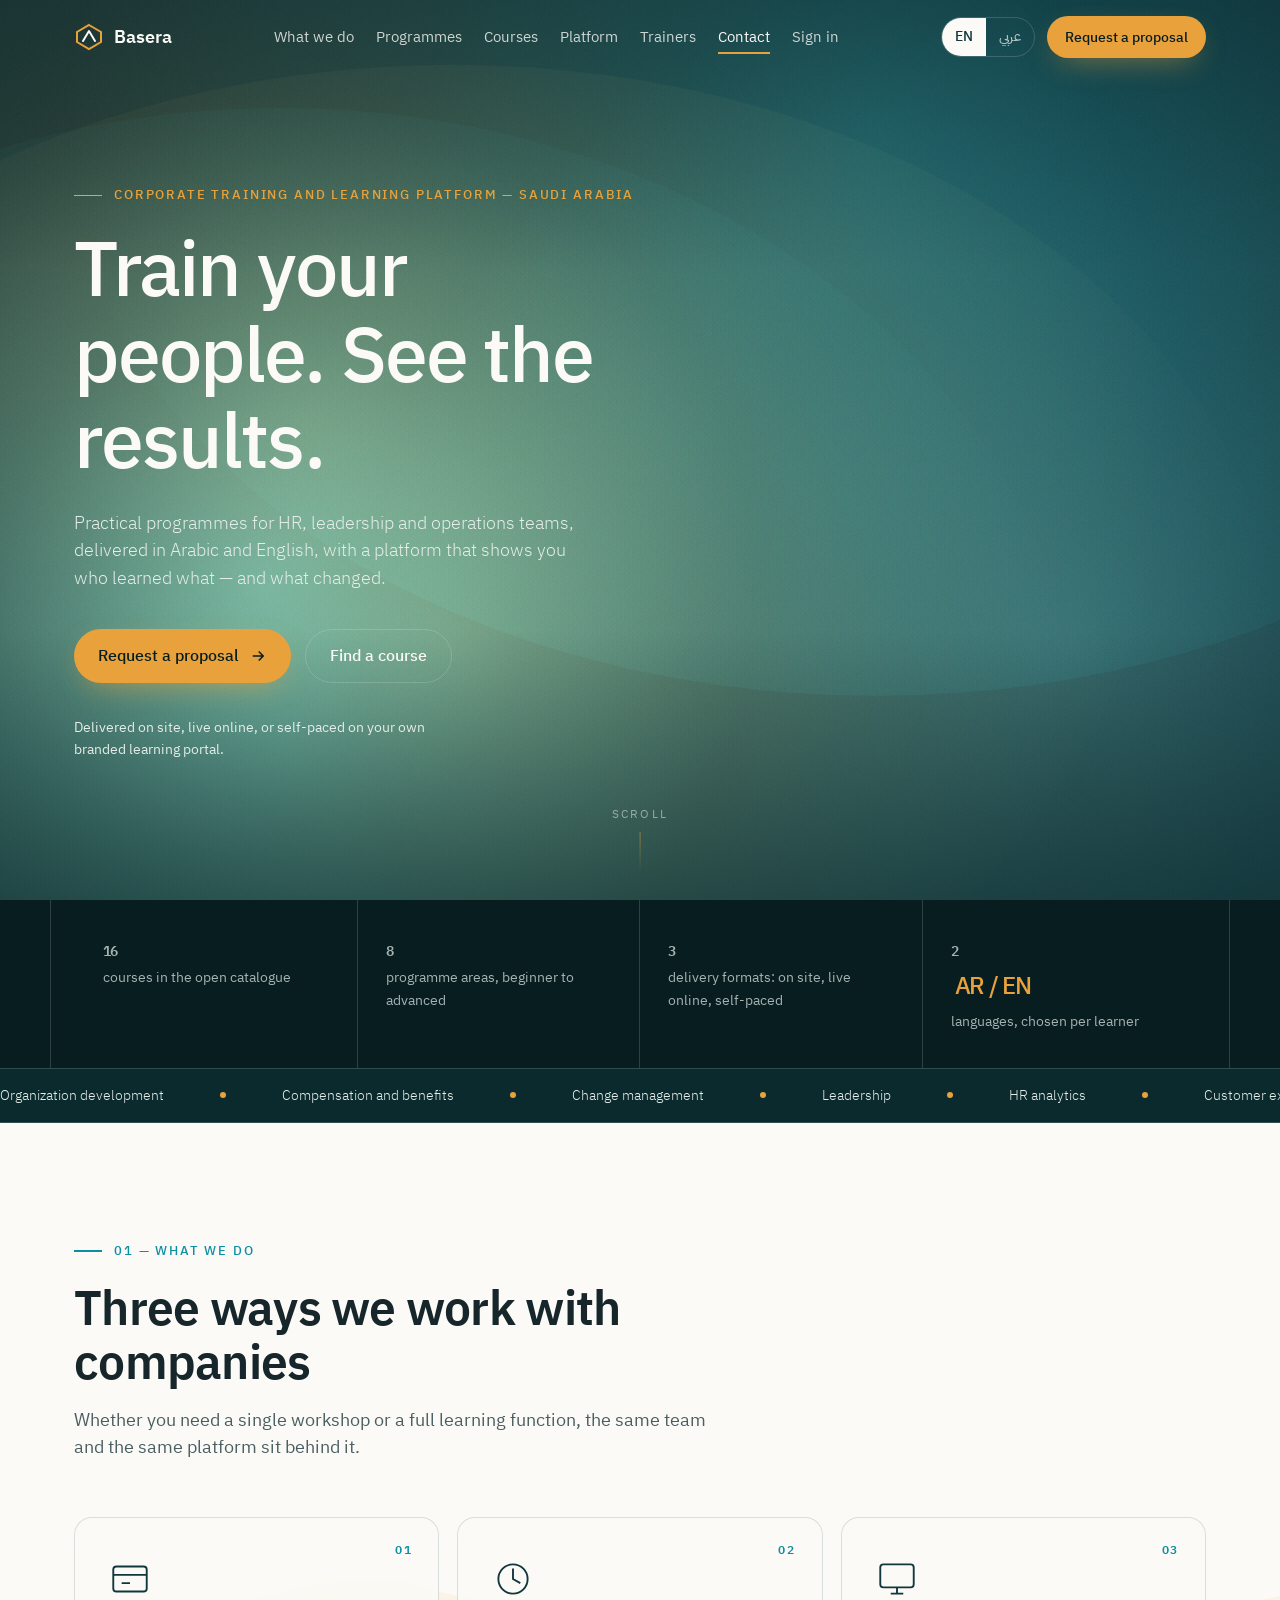
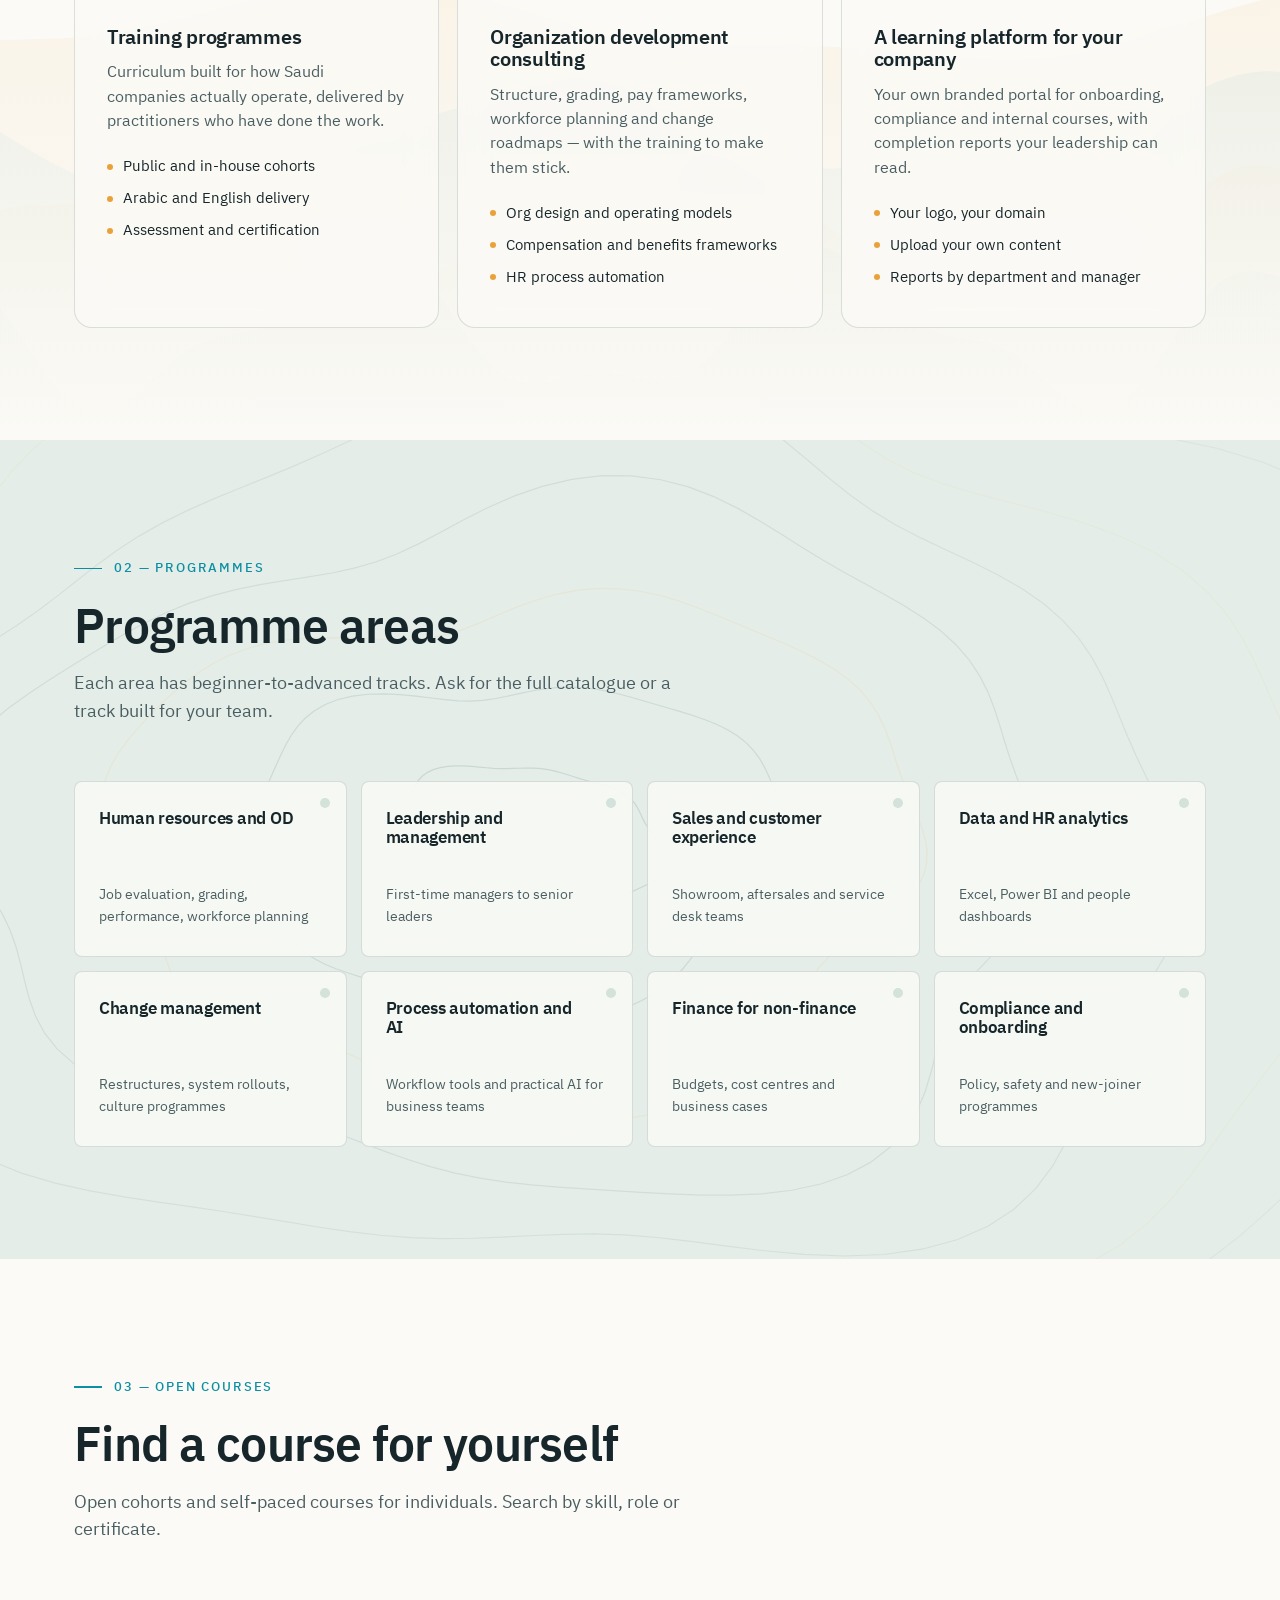
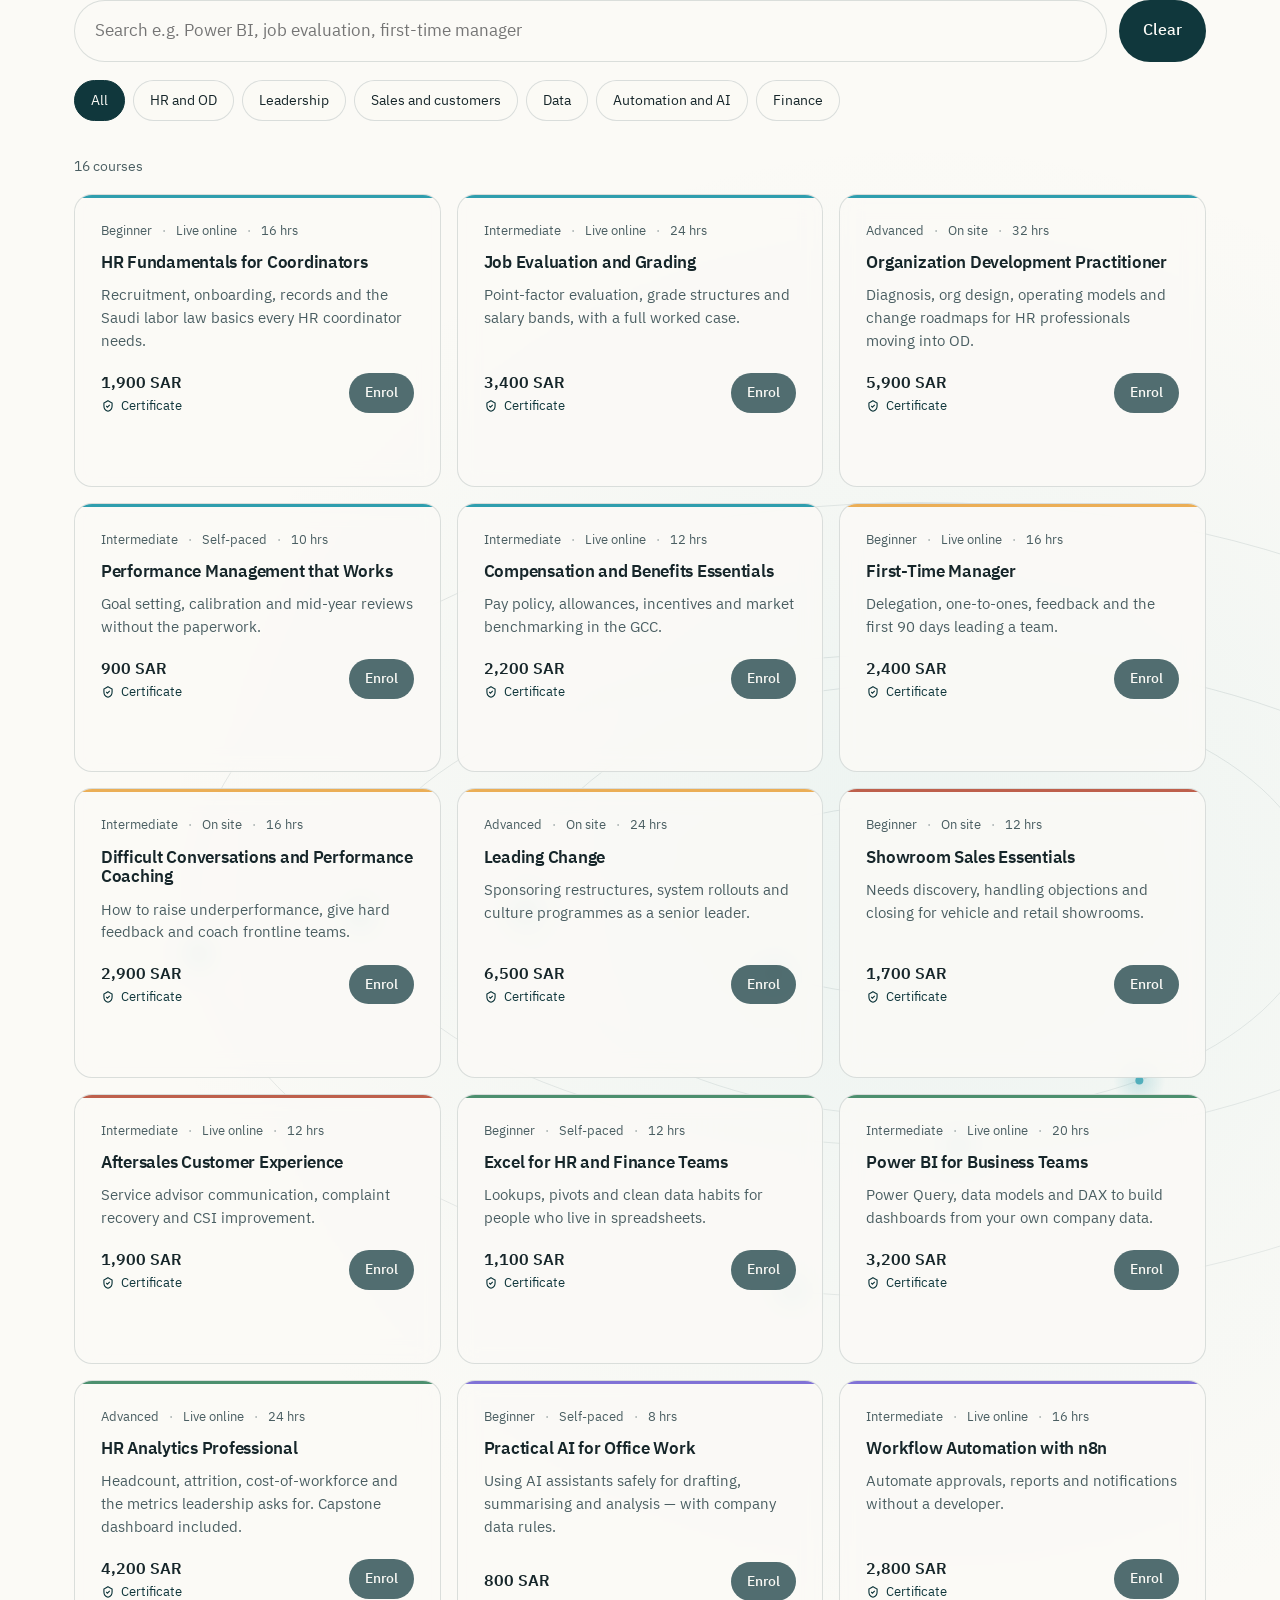
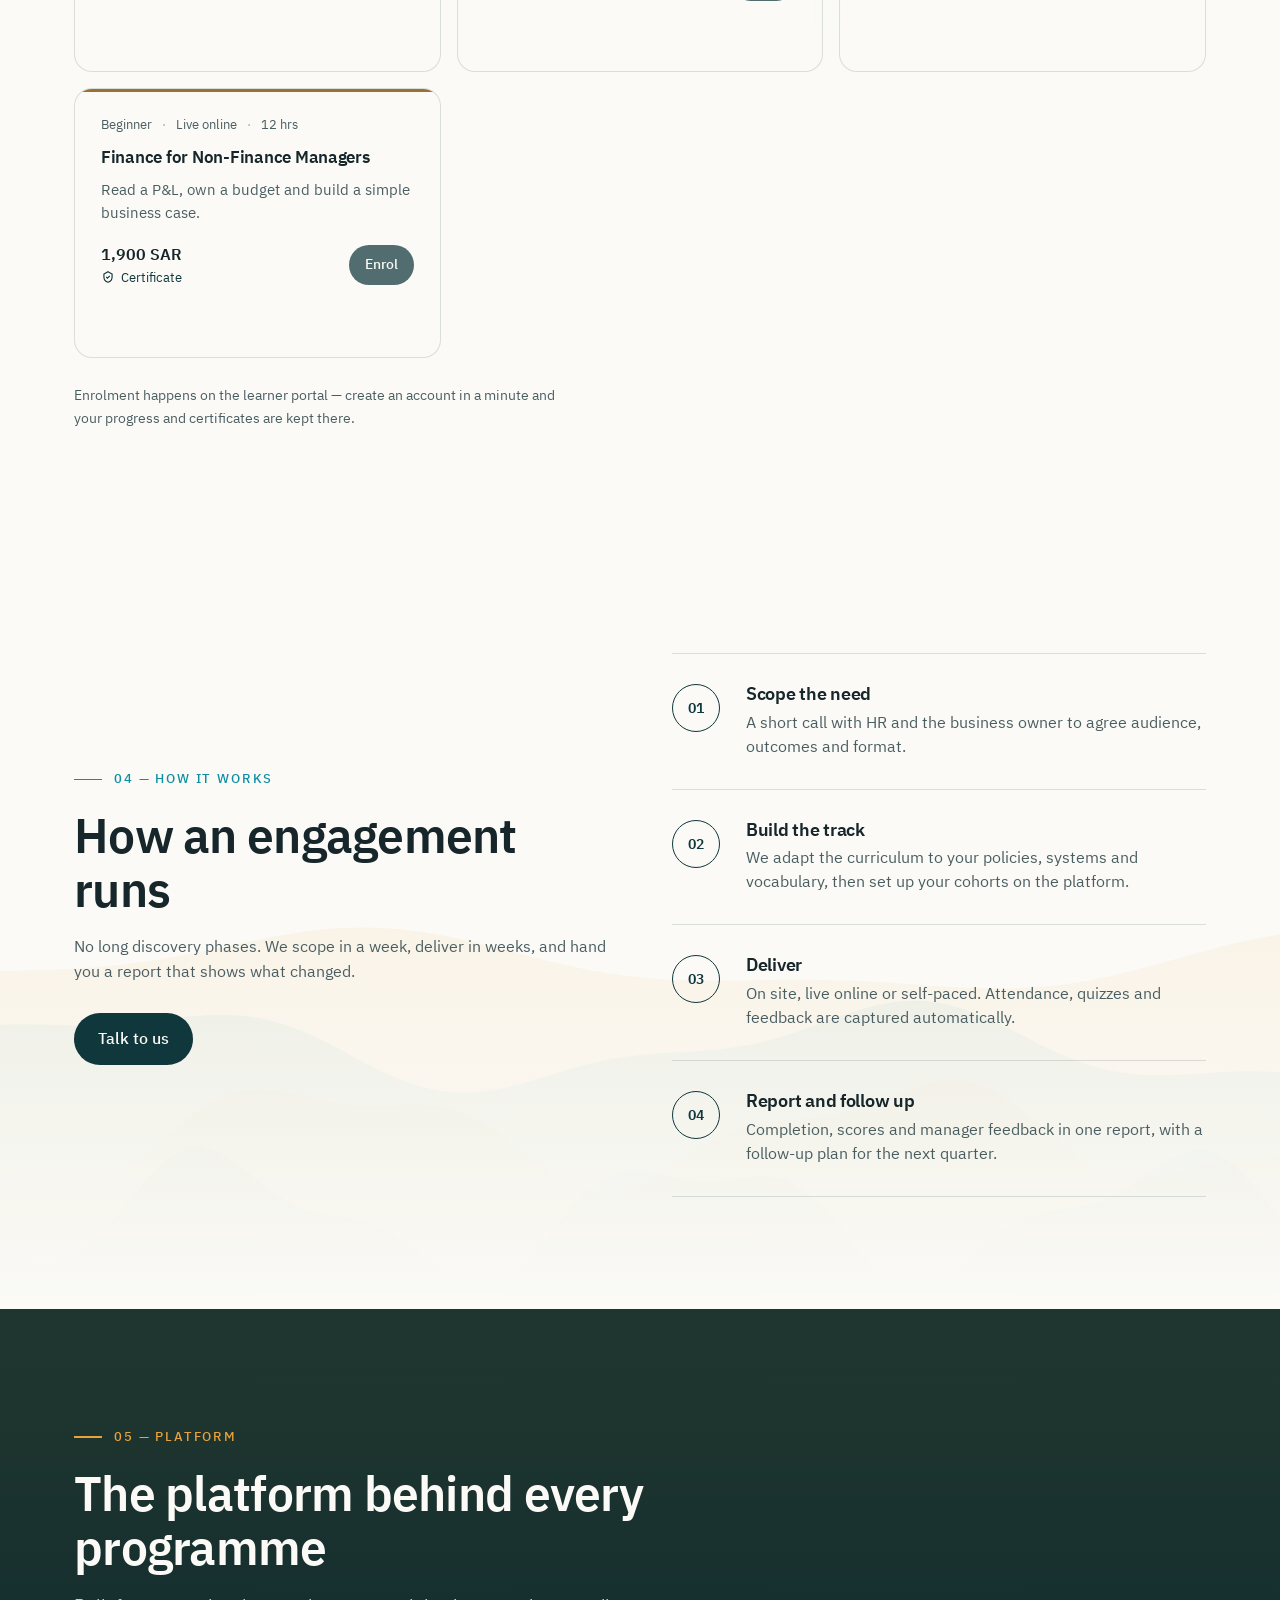
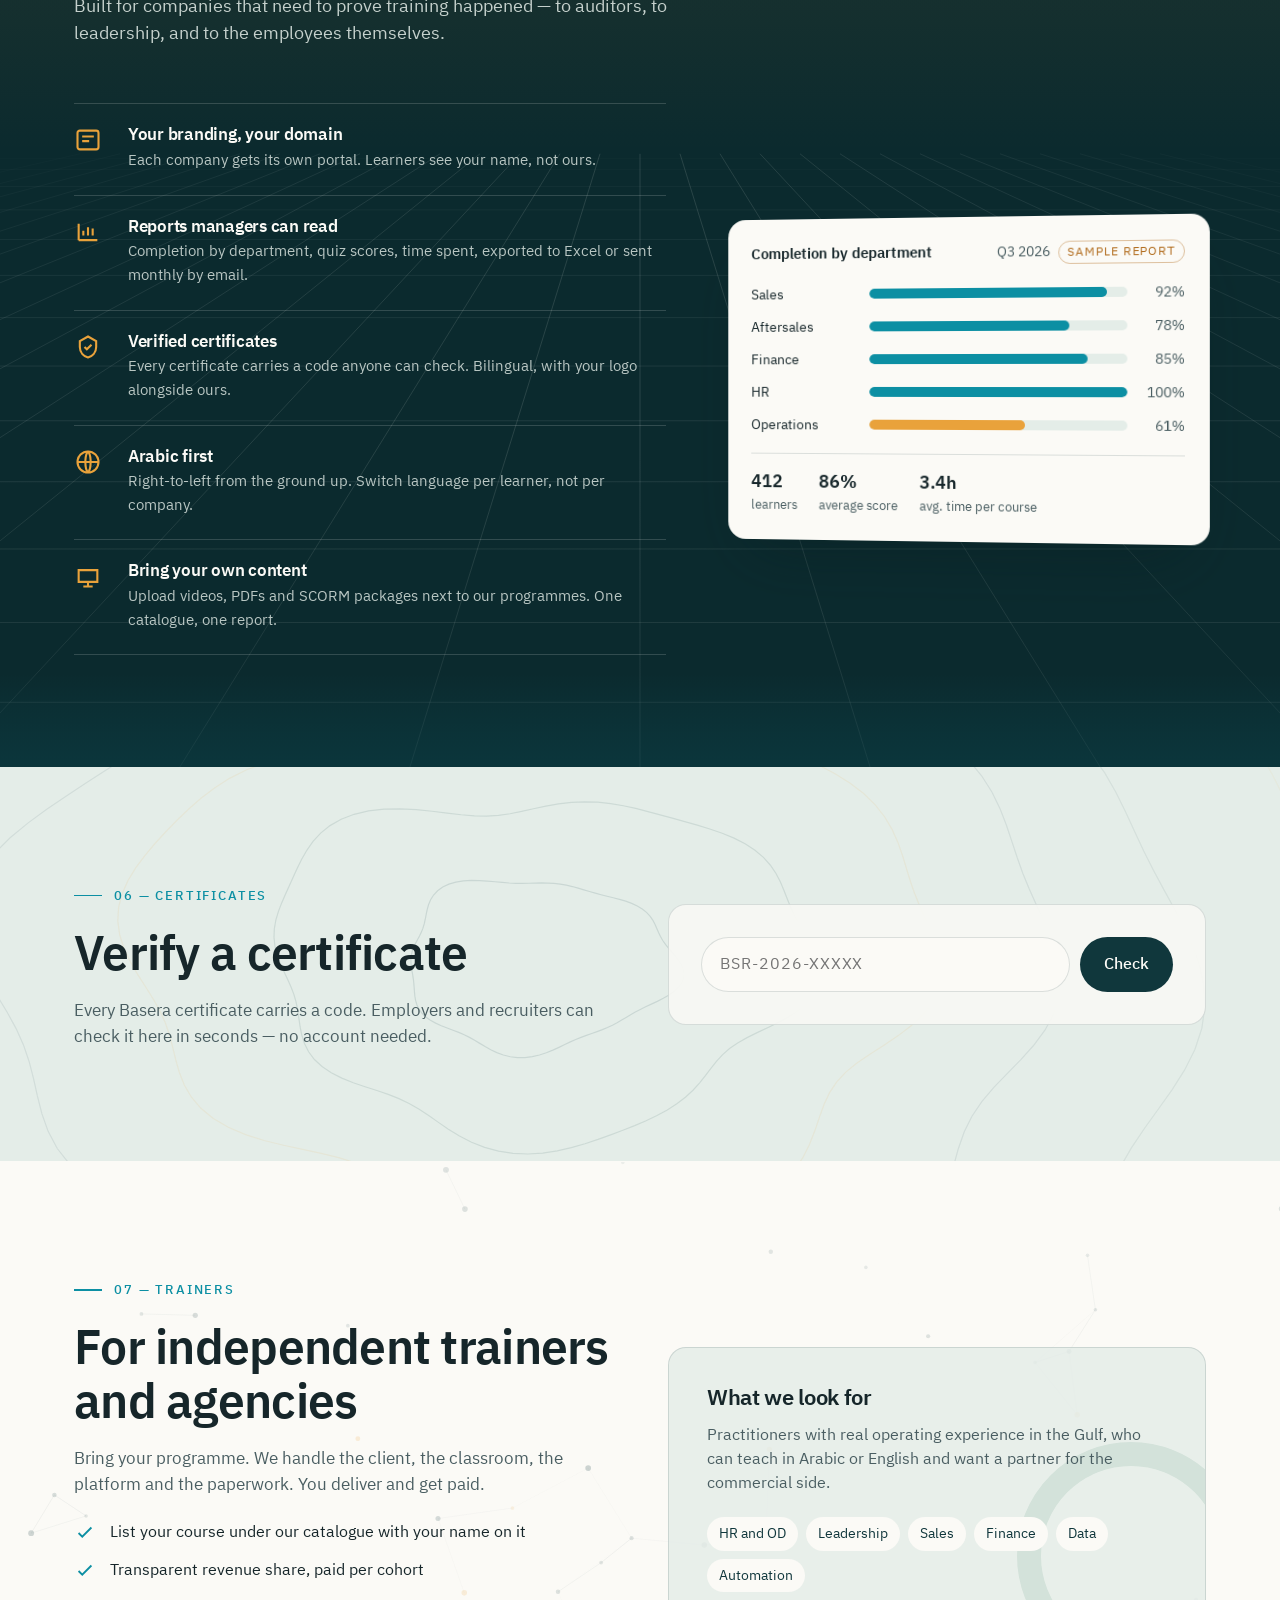
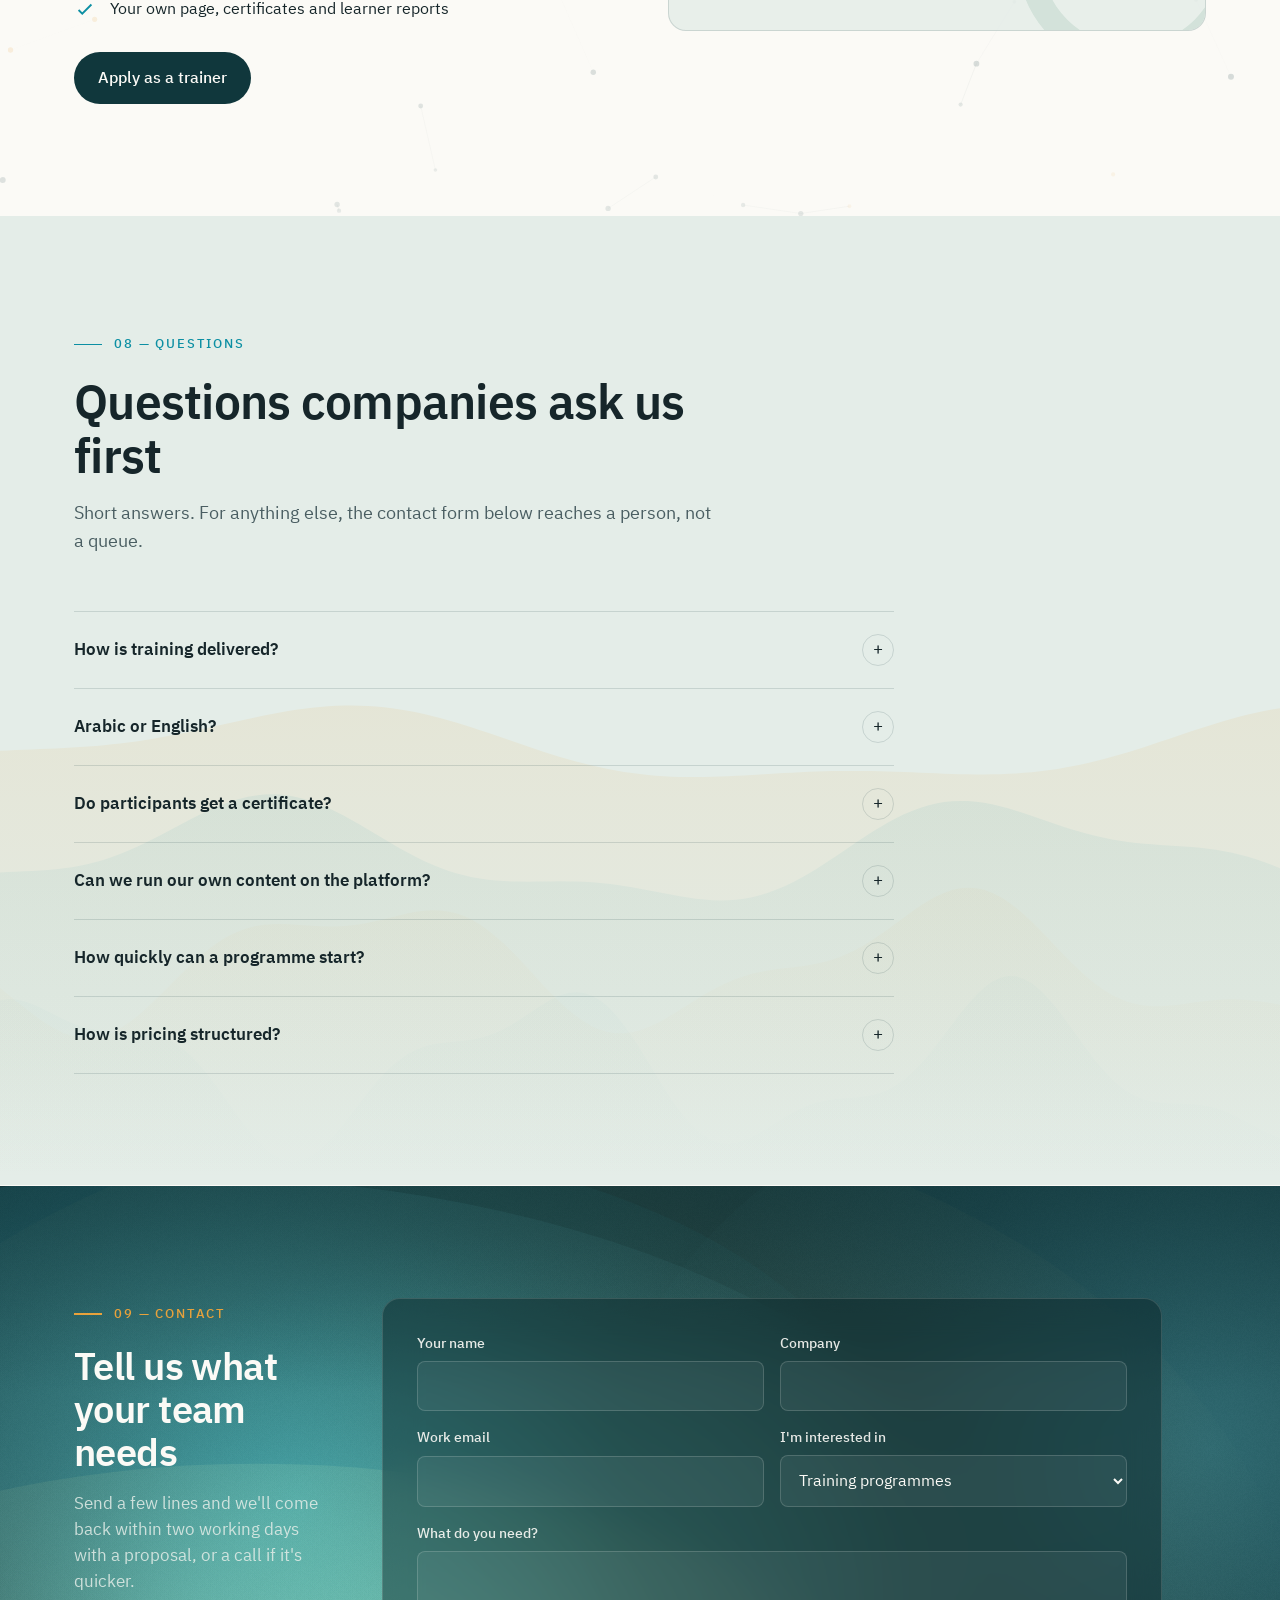
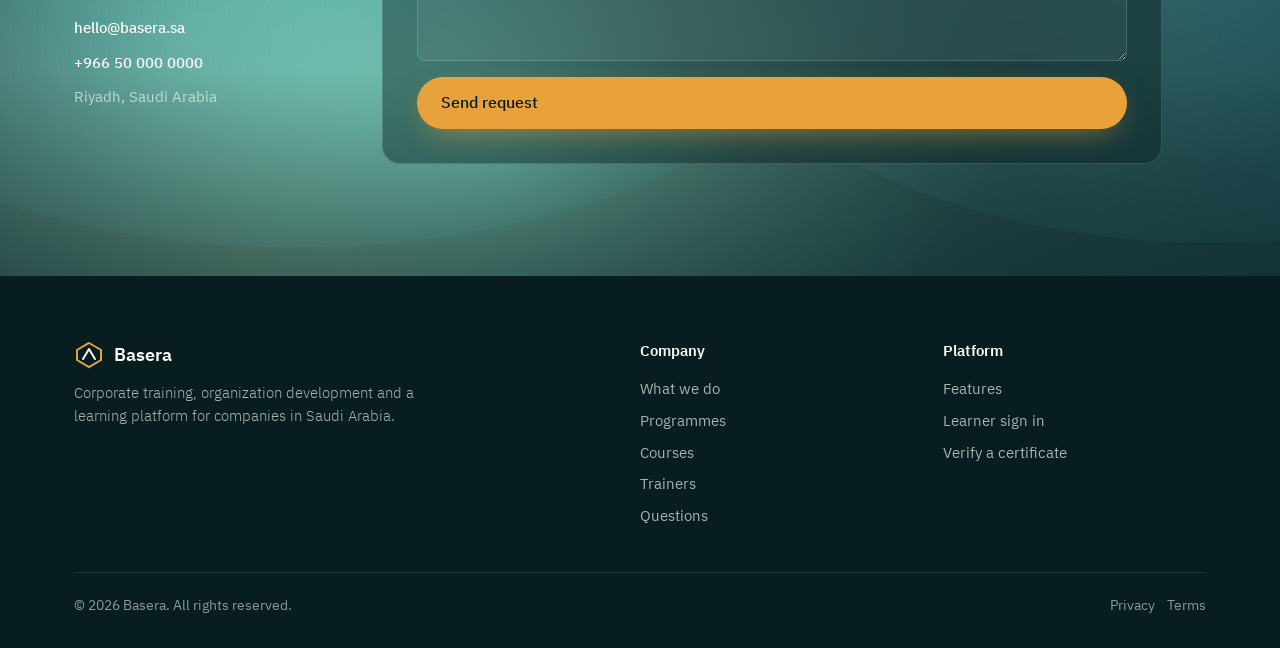
==== commit 3f126be7: "Fix the QA round-2 findings Mediums: a contact form send that fails now says so and keeps what was t" ====
--- a/public/index.html
+++ b/public/index.html
@@ -9,8 +9,8 @@
 <link rel="preconnect" href="https://fonts.googleapis.com">
 <link rel="preconnect" href="https://fonts.gstatic.com" crossorigin>
 <link href="https://fonts.googleapis.com/css2?family=IBM+Plex+Sans+Arabic:wght@300;400;500;600;700&display=swap" rel="stylesheet">
-<link rel="stylesheet" href="css/tokens.css?v=20261010b">
-<link rel="stylesheet" href="css/site.css?v=20261010b">
+<link rel="stylesheet" href="css/tokens.css?v=20261010c">
+<link rel="stylesheet" href="css/site.css?v=20261010c">
 </head>
 <body>
 
@@ -163,7 +163,7 @@
     </div>
     <div class="reveal">
       <div class="search-bar">
-        <input id="courseSearch" type="search" placeholder="Search e.g. Power BI, job evaluation, first-time manager" data-i18n-ph="cs_ph">
+        <input id="courseSearch" type="search" placeholder="Search e.g. Power BI, job evaluation, first-time manager" data-i18n-ph="cs_ph" aria-label="Search courses">
         <button class="btn btn-dark" id="clearSearch" type="button" data-i18n="cs_clear">Clear</button>
       </div>
       <div class="filters" id="filters"></div>
@@ -327,6 +327,7 @@
       <div class="field"><label for="msg" data-i18n="l_msg">What do you need?</label><textarea id="msg" name="msg"></textarea></div>
       <button class="btn btn-primary" type="submit" data-i18n="l_send">Send request</button>
       <div class="form-ok" id="formOk" role="status" data-i18n="l_ok">Request sent. We'll reply within two working days.</div>
+      <div class="form-err" id="formErr" role="alert" data-i18n="l_err">The request did not go through. Check your connection and try again, or email us directly.</div>
     </form>
   </div>
 </section>
@@ -390,11 +391,11 @@
   <span data-i18n="lv_b">Beginner</span><span data-i18n="lv_i">Intermediate</span><span data-i18n="lv_a">Advanced</span><span data-i18n="fm_live">Live online</span><span data-i18n="fm_self">Self-paced</span><span data-i18n="fm_site">On site</span><span data-i18n="cert">Certificate</span><span data-i18n="hrs">hrs</span><span data-i18n="sar">SAR</span><span data-i18n="enrol">Enrol</span>
   <span data-i18n="rc_one">1 course</span><span data-i18n="rc_many">courses</span><span data-i18n="rc_none">No matching courses. Try another word.</span>
   <span data-i18n="cm_cert">Certificate on completion</span><span data-i18n="skip">Skip to content</span><span data-i18n="m_sample">Sample report</span>
-  <span data-i18n="v_ok">Certificate is valid</span><span data-i18n="v_no">No certificate found with that code. Check it and try again.</span><span data-i18n="v_empty">Enter a certificate code first.</span>
+  <span data-i18n="v_ok">Certificate is valid</span><span data-i18n="v_no">No certificate found with that code. Check it and try again.</span><span data-i18n="v_empty">Enter a certificate code first.</span><span data-i18n="v_err">Could not check right now. Try again in a moment.</span>
 </div>
 
-<script src="js/config.js?v=20261010b"></script>
-<script src="js/motion.js?v=20261010b"></script>
-<script src="js/site.js?v=20261010b"></script>
+<script src="js/config.js?v=20261010c"></script>
+<script src="js/motion.js?v=20261010c"></script>
+<script src="js/site.js?v=20261010c"></script>
 </body>
 </html>
--- a/public/css/site.css
+++ b/public/css/site.css
@@ -144,6 +144,8 @@
 
   /* ---------- Sections ---------- */
   section{padding:112px 0}
+  /* anchors land below the fixed header */
+  section[id],#top{scroll-margin-top:84px}
   .section-head{margin-bottom:56px;max-width:64ch}
   .section-head h2{margin-bottom:16px}
   .section-head p{color:var(--ink-2);font-size:1.1rem}
@@ -295,6 +297,8 @@
   .row{display:grid;grid-template-columns:1fr 1fr;gap:16px}
   .form-ok{display:none;padding:14px;border-radius:var(--radius);background:rgba(46,125,87,.25);border:1px solid rgba(46,125,87,.5);font-size:.95rem}
   .form-ok.show{display:block}
+  .form-err{display:none;padding:14px;border-radius:var(--radius);background:rgba(180,70,47,.22);border:1px solid rgba(180,70,47,.5);font-size:.95rem}
+  .form-err.show{display:block}
 
   /* Footer */
   footer{background:var(--petrol-3);color:var(--mint);padding:64px 0 32px;font-size:.92rem}
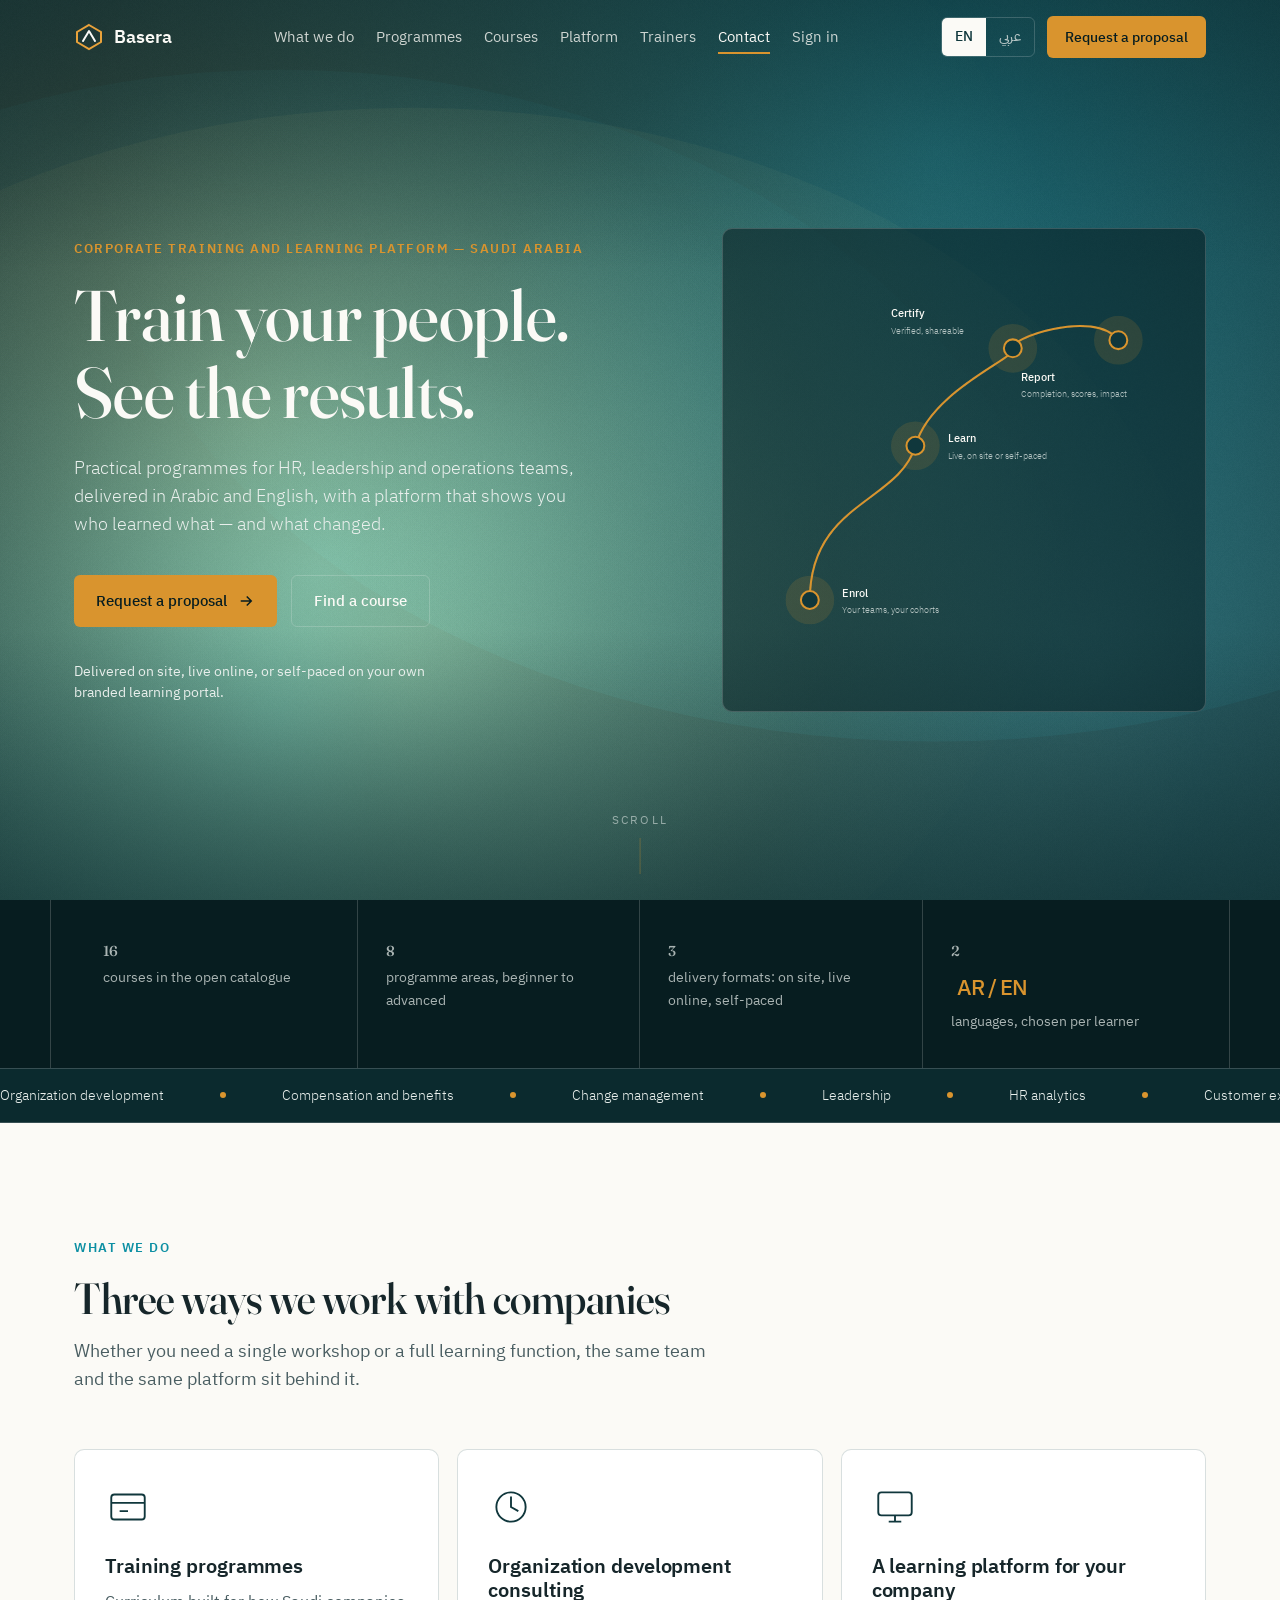
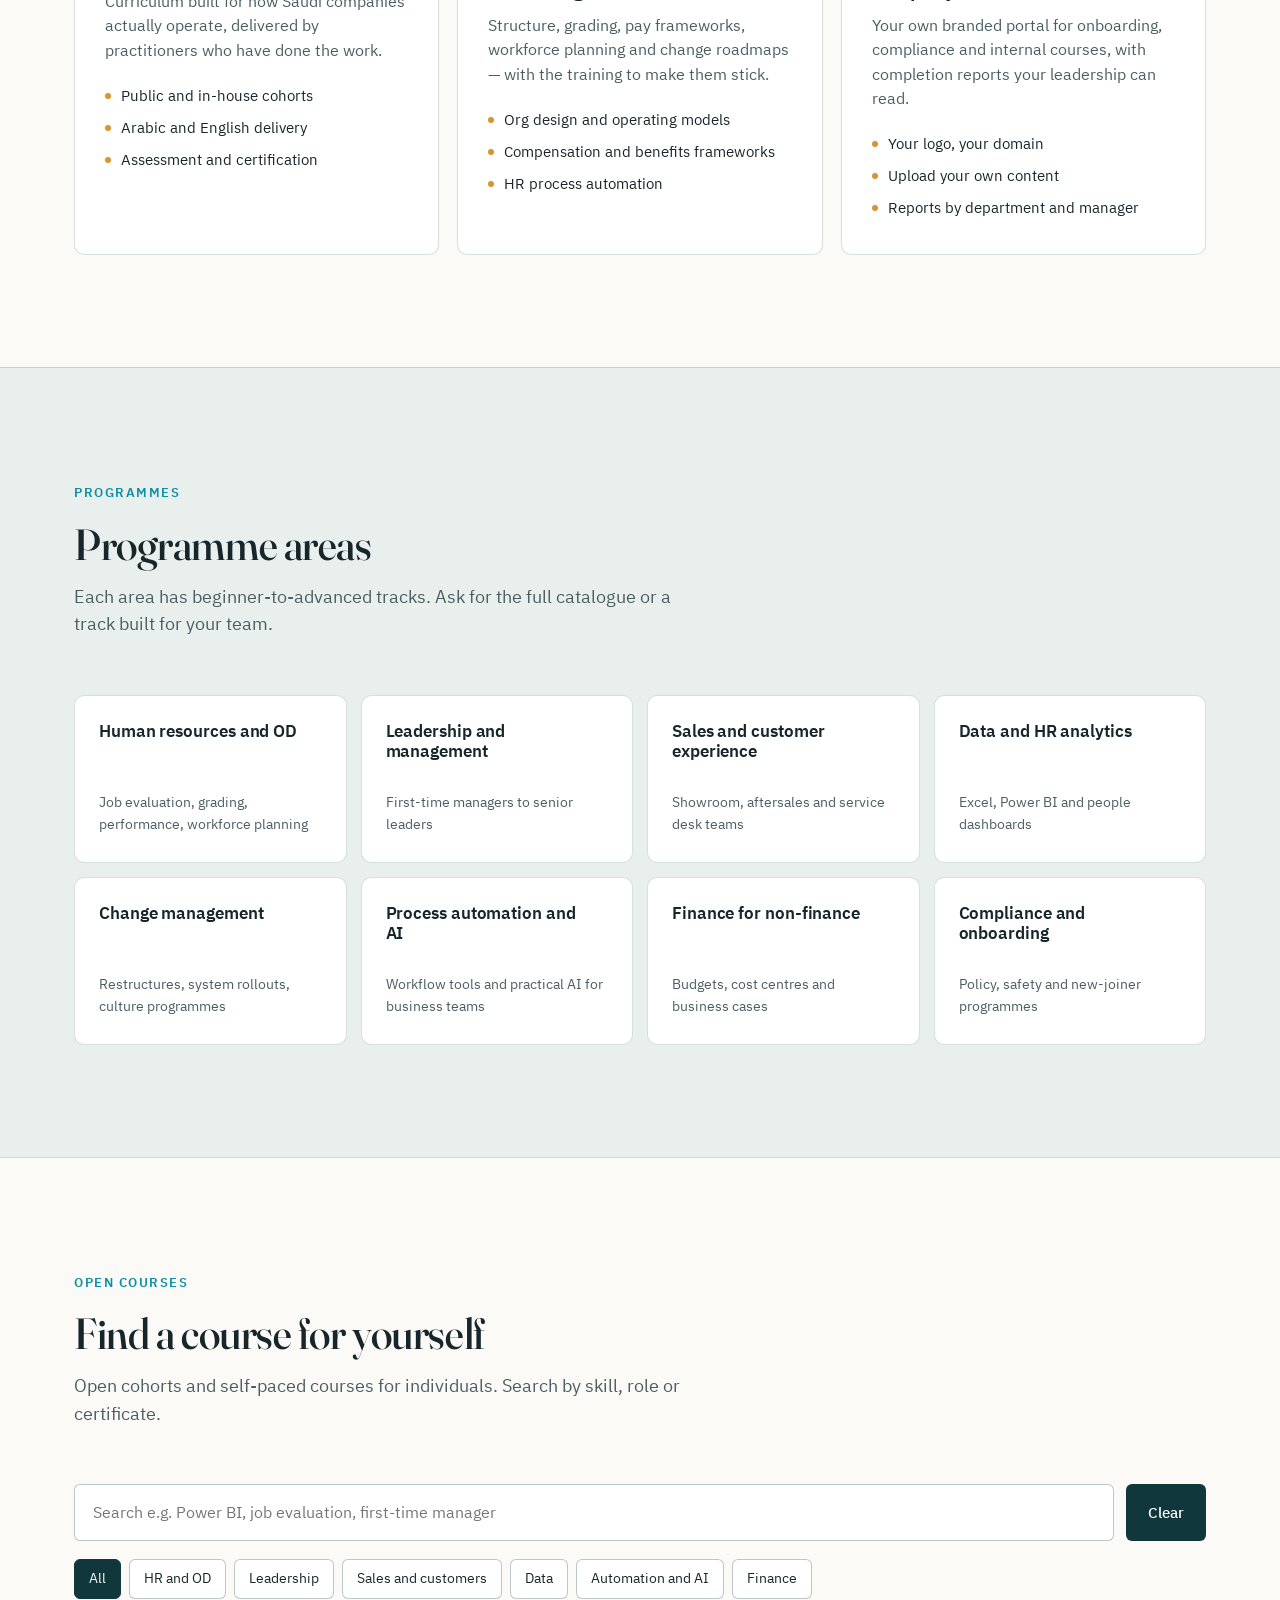
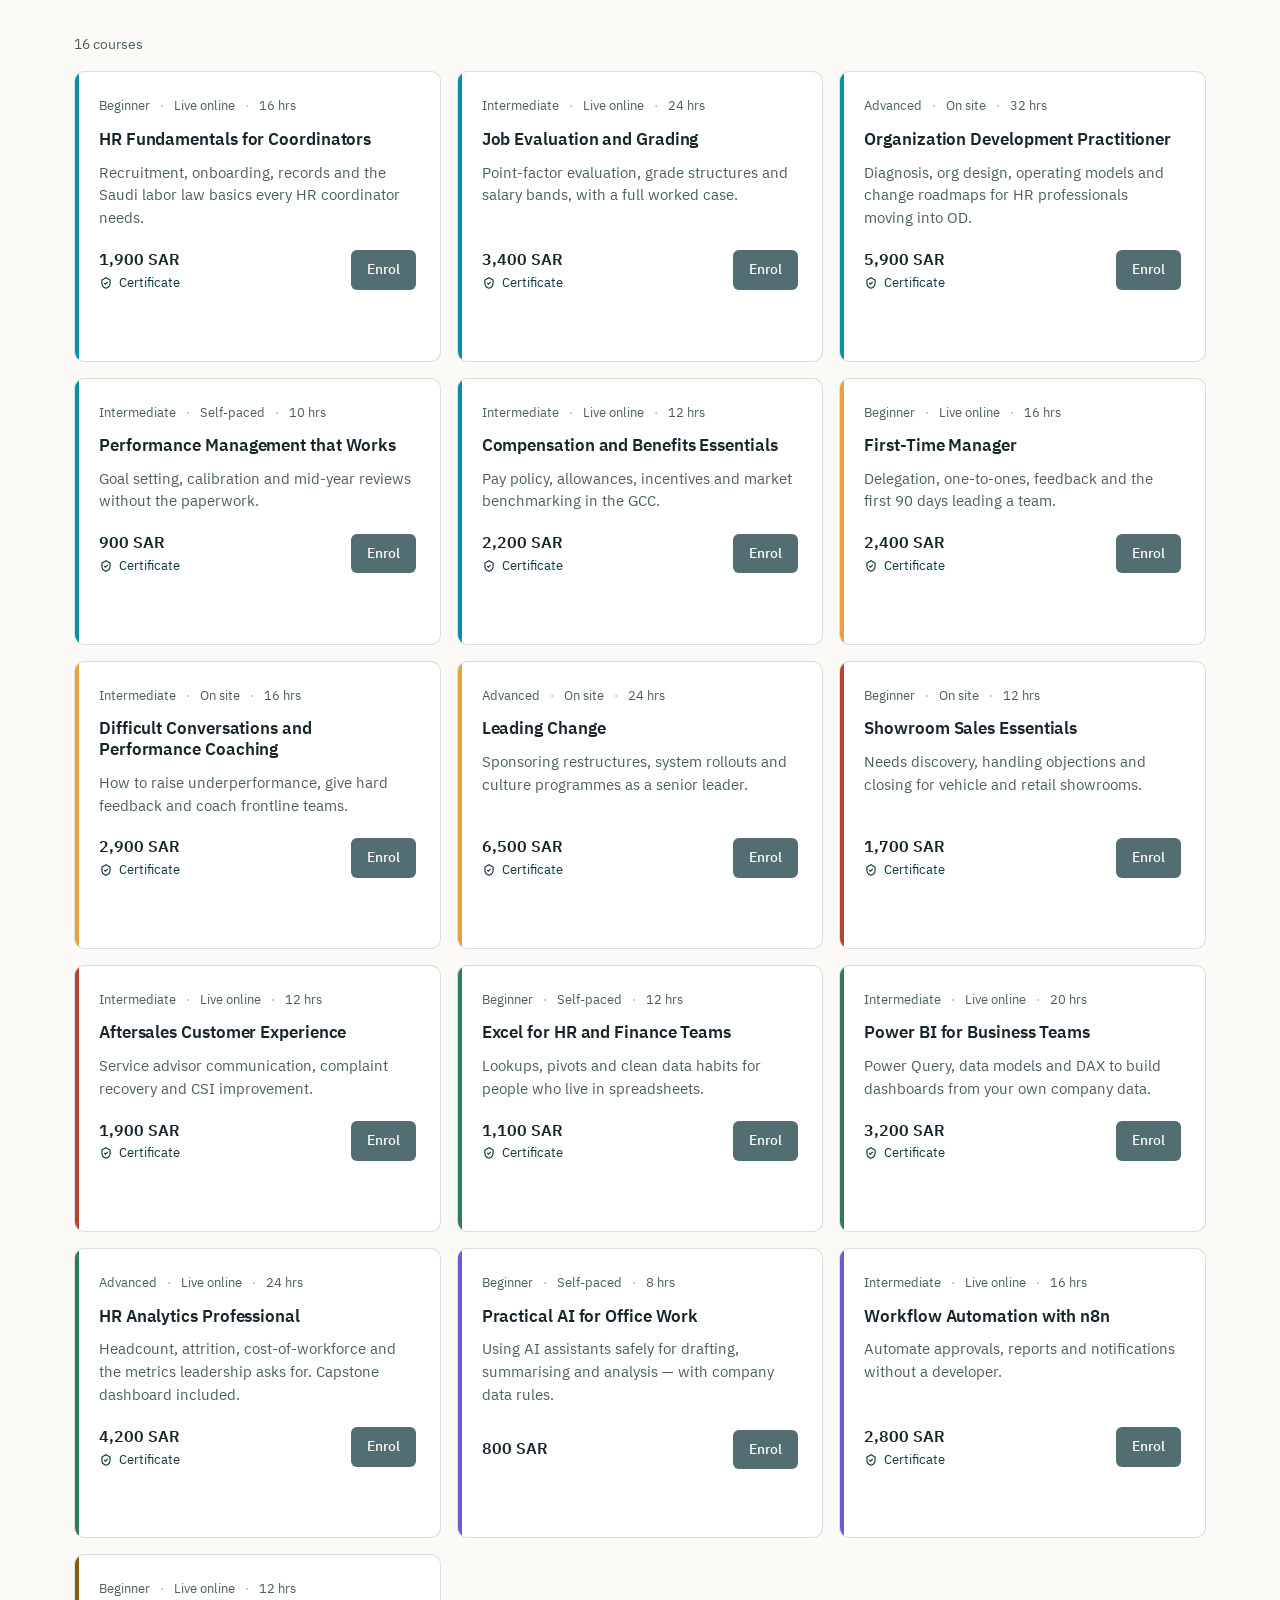
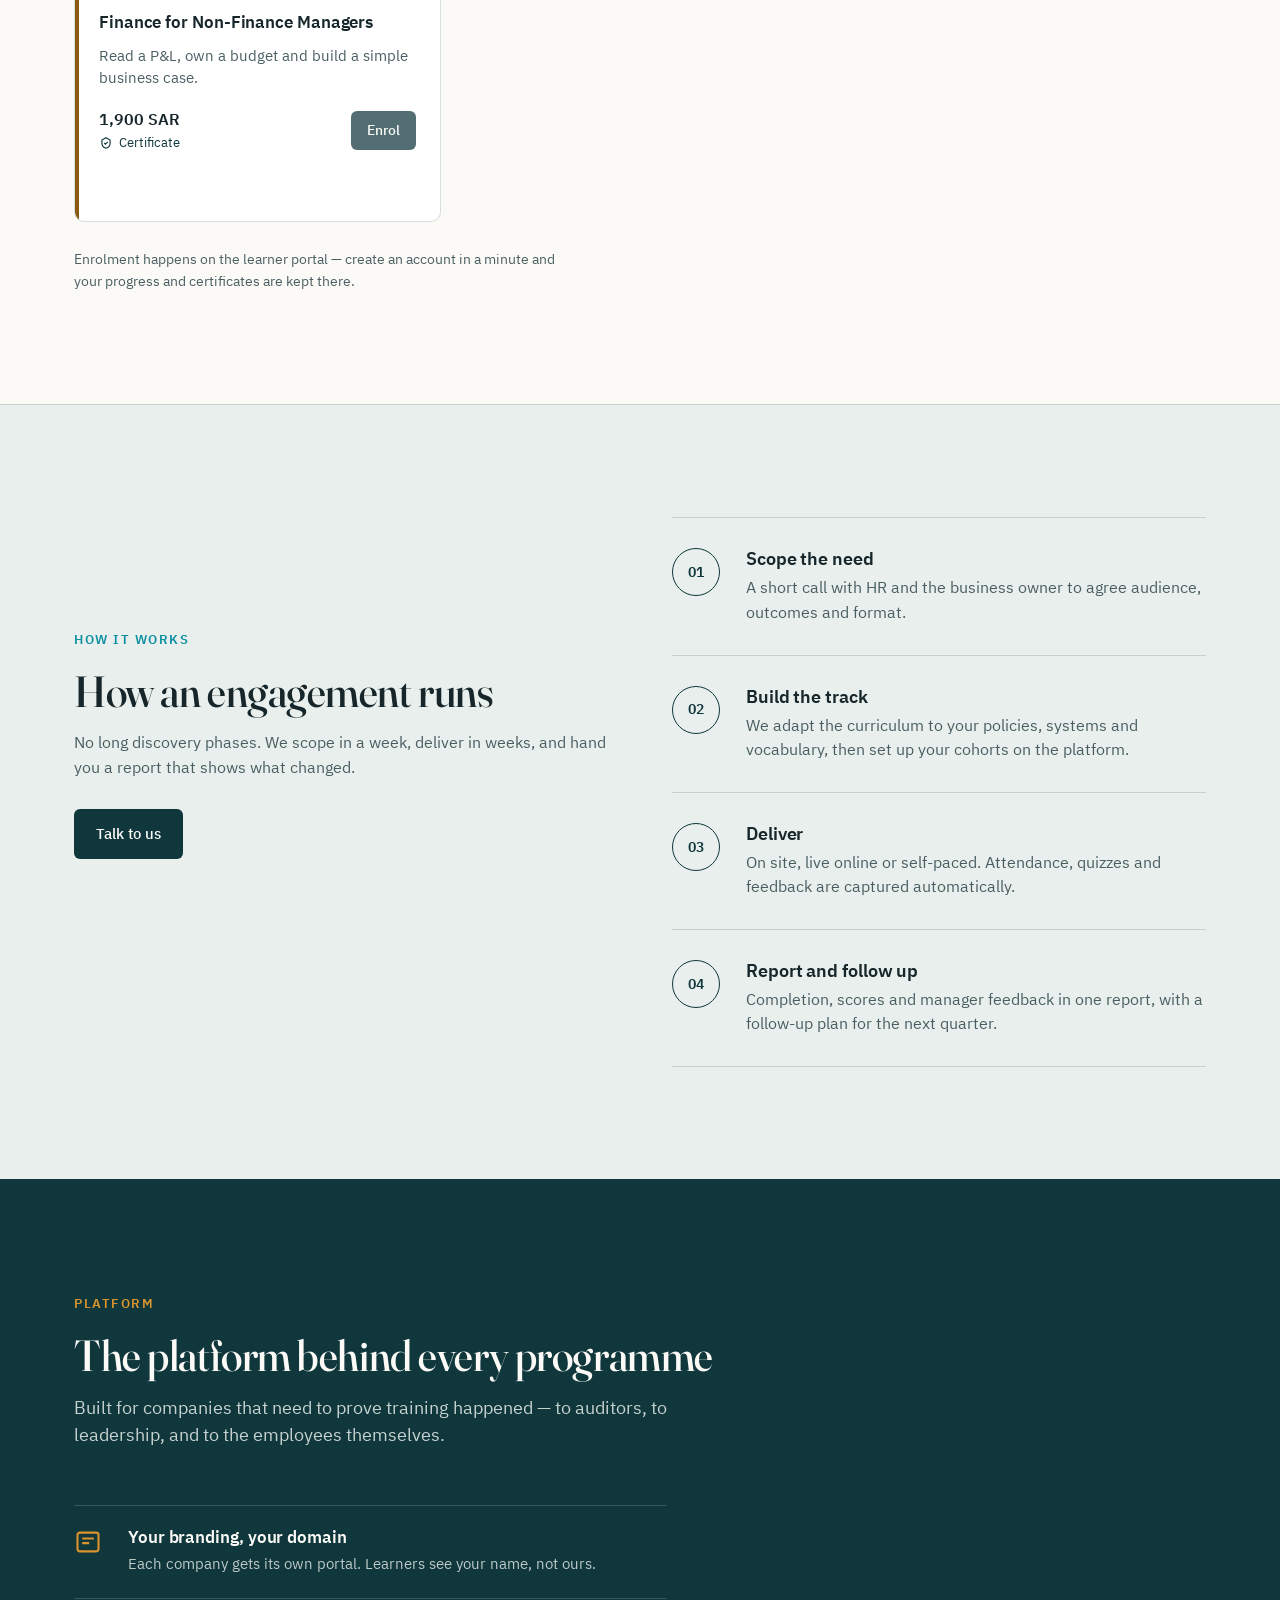
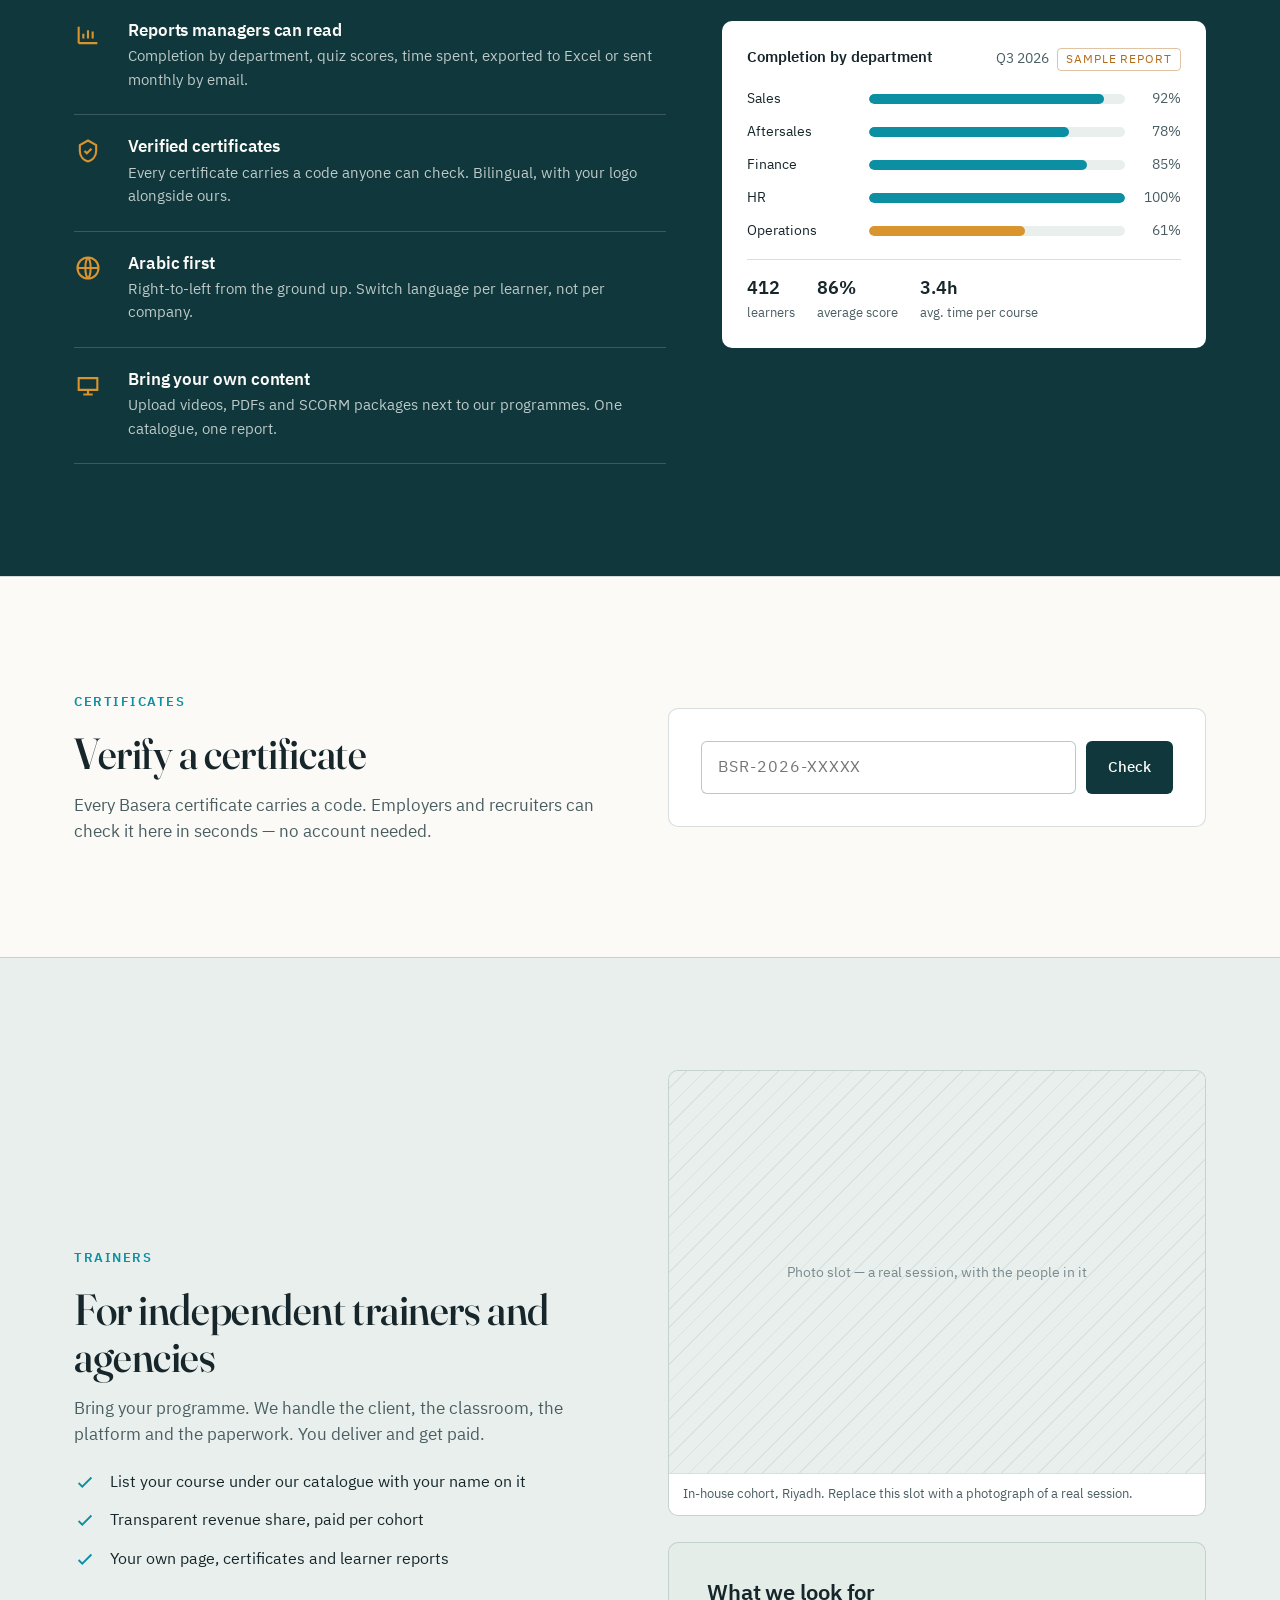
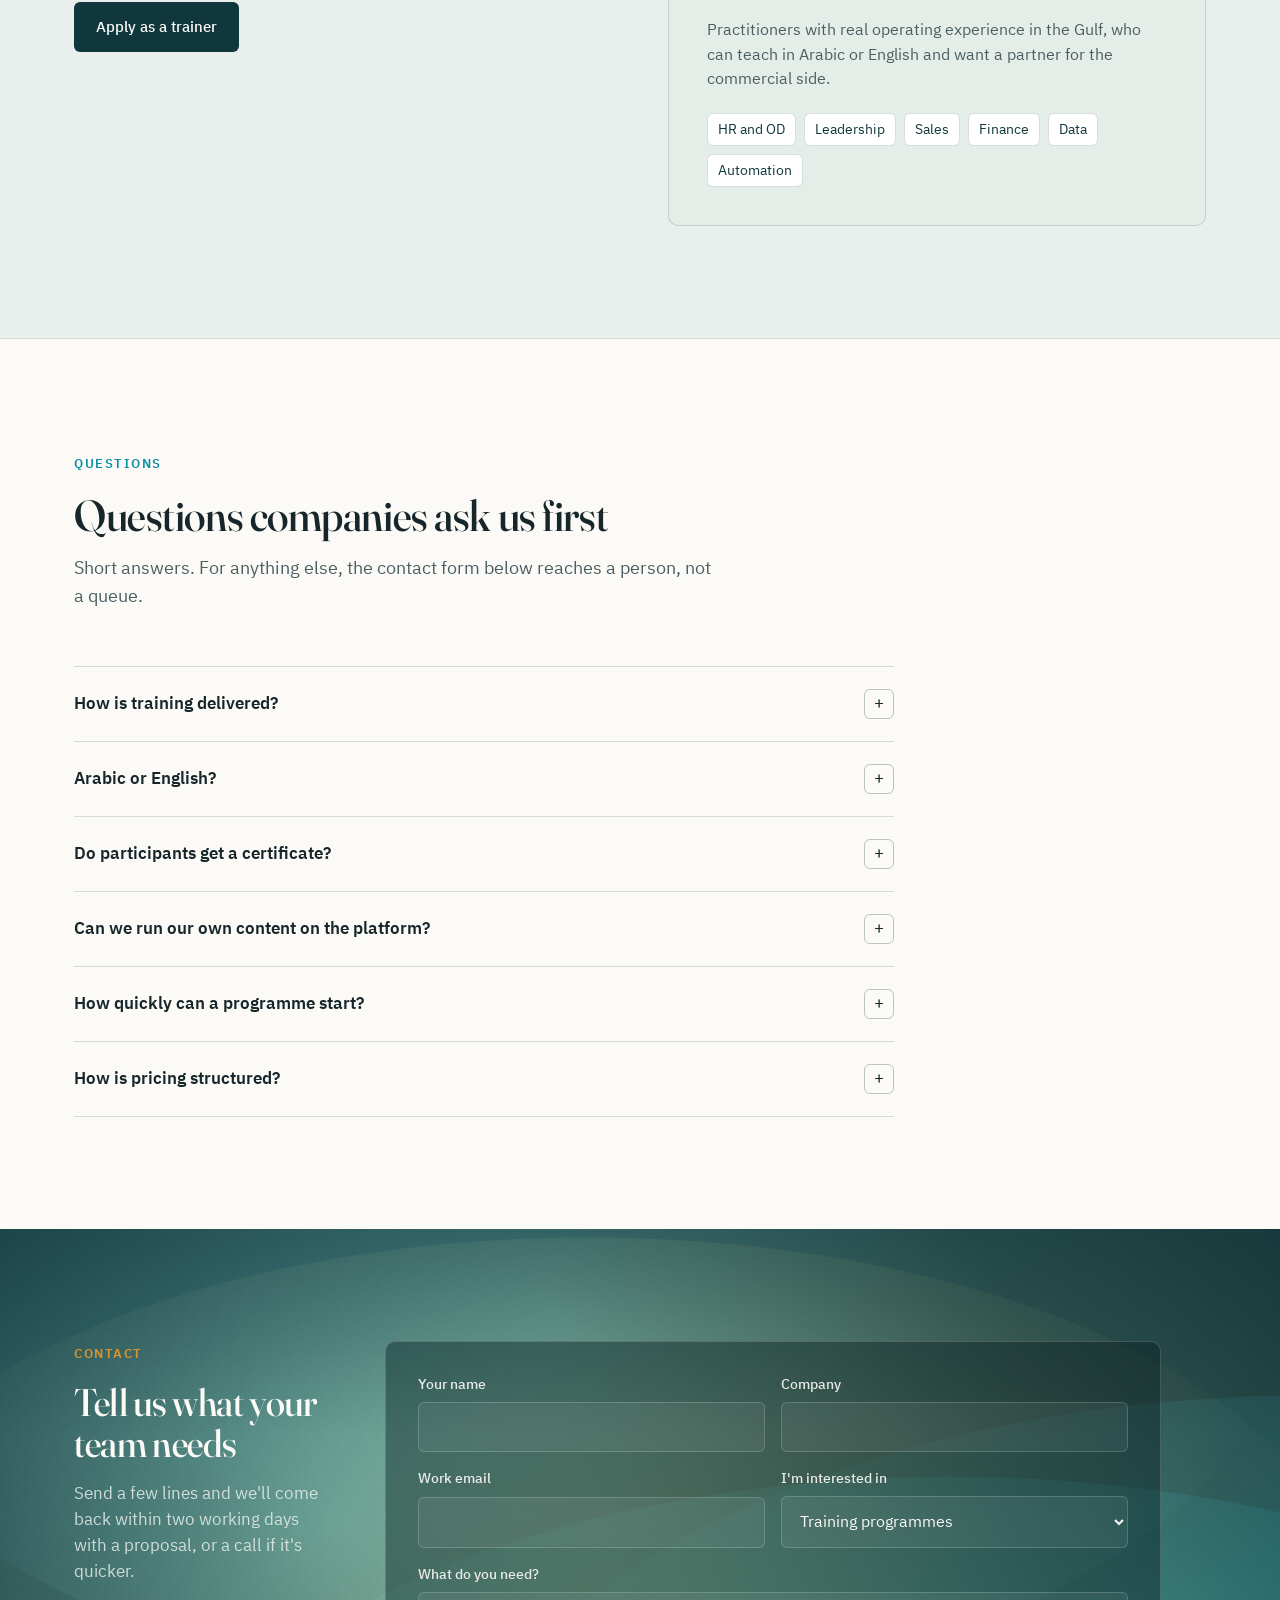
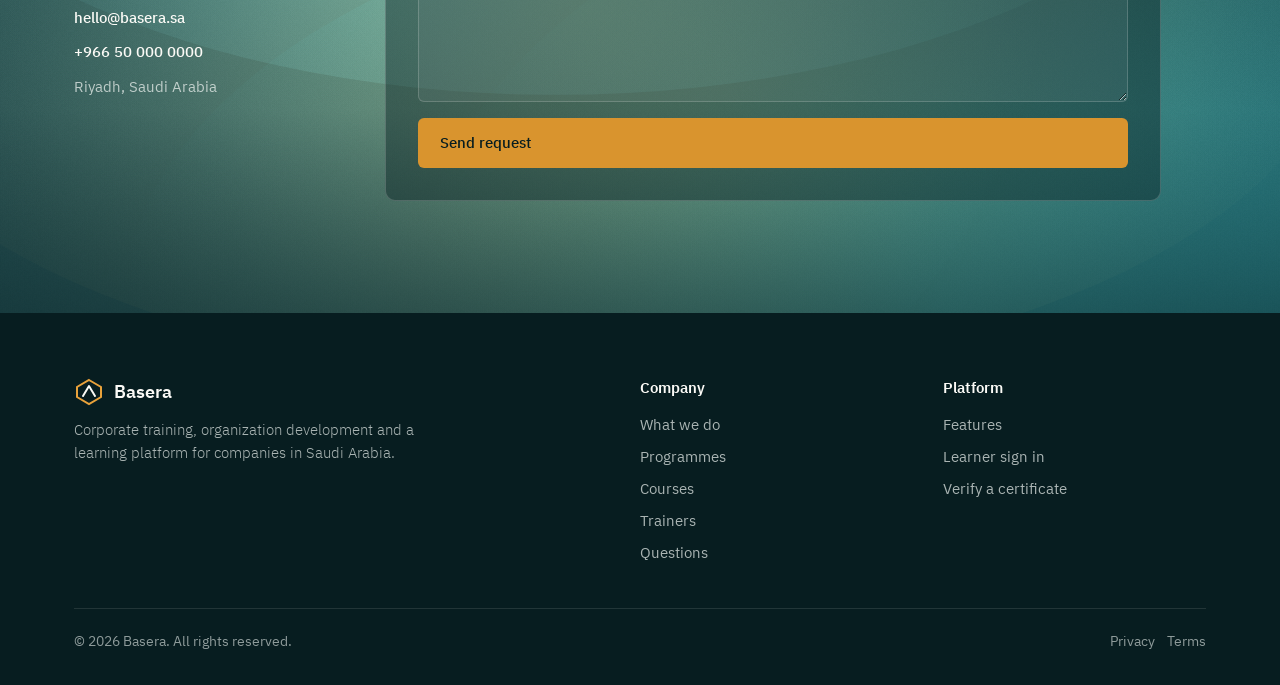
==== commit 1f683be0: "Phase 1 of the LMS build, and a redesign away from the generated look docs/lms-research.md sets out " ====
--- a/public/index.html
+++ b/public/index.html
@@ -8,9 +8,9 @@
 <meta name="theme-color" content="#0B2A2E">
 <link rel="preconnect" href="https://fonts.googleapis.com">
 <link rel="preconnect" href="https://fonts.gstatic.com" crossorigin>
-<link href="https://fonts.googleapis.com/css2?family=IBM+Plex+Sans+Arabic:wght@300;400;500;600;700&display=swap" rel="stylesheet">
-<link rel="stylesheet" href="css/tokens.css?v=20261010c">
-<link rel="stylesheet" href="css/site.css?v=20261010c">
+<link href="https://fonts.googleapis.com/css2?family=Fraunces:opsz,wght@9..144,400;9..144,500;9..144,600&family=IBM+Plex+Sans+Arabic:wght@300;400;500;600;700&display=swap" rel="stylesheet">
+<link rel="stylesheet" href="css/tokens.css?v=20261010d">
+<link rel="stylesheet" href="css/site.css?v=20261010d">
 </head>
 <body>
 
@@ -49,7 +49,7 @@
 
 <!-- ================= HERO ================= -->
 <section class="sec hero dark veil" id="top">
-  <div class="bg" data-motion="aurora" data-tone="dark"></div>
+  <div class="bg" data-motion="aurora" data-tone="dark" data-speed=".5"></div>
   <div class="wrap">
     <div class="hero-copy">
       <div class="eyebrow rise" data-i18n="hero_kicker">Corporate training and learning platform — Saudi Arabia</div>
@@ -99,28 +99,27 @@
 </div>
 
 <!-- ================= OFFERS ================= -->
-<section class="sec light veil-l" id="offers">
-  <div class="bg" data-motion="waves" data-tone="light"></div>
-  <div class="wrap">
-    <div class="section-head reveal">
-      <div class="eyebrow"><span data-i18n="eb_offers">01 — What we do</span></div>
+<section class="sec light" id="offers">
+  <div class="wrap">
+    <div class="section-head reveal">
+      <div class="eyebrow"><span data-i18n="eb_offers">What we do</span></div>
       <h2 data-i18n="offers_h2">Three ways we work with companies</h2>
       <p data-i18n="offers_p">Whether you need a single workshop or a full learning function, the same team and the same platform sit behind it.</p>
     </div>
     <div class="offers" data-stagger>
-      <article class="offer glass-l" data-n="01">
+      <article class="offer glass-l">
         <svg class="offer-icon" viewBox="0 0 44 44" fill="none" stroke="currentColor" stroke-width="1.8"><rect x="6" y="10" width="32" height="24" rx="3"/><path d="M6 18h32M14 26h8"/></svg>
         <h3 data-i18n="o1_h">Training programmes</h3>
         <p data-i18n="o1_p">Curriculum built for how Saudi companies actually operate, delivered by practitioners who have done the work.</p>
         <ul><li data-i18n="o1_l1">Public and in-house cohorts</li><li data-i18n="o1_l2">Arabic and English delivery</li><li data-i18n="o1_l3">Assessment and certification</li></ul>
       </article>
-      <article class="offer glass-l" data-n="02">
+      <article class="offer glass-l">
         <svg class="offer-icon" viewBox="0 0 44 44" fill="none" stroke="currentColor" stroke-width="1.8"><circle cx="22" cy="22" r="14"/><path d="M22 12v10l7 4"/></svg>
         <h3 data-i18n="o2_h">Organization development consulting</h3>
         <p data-i18n="o2_p">Structure, grading, pay frameworks, workforce planning and change roadmaps — with the training to make them stick.</p>
         <ul><li data-i18n="o2_l1">Org design and operating models</li><li data-i18n="o2_l2">Compensation and benefits frameworks</li><li data-i18n="o2_l3">HR process automation</li></ul>
       </article>
-      <article class="offer glass-l" data-n="03">
+      <article class="offer glass-l">
         <svg class="offer-icon" viewBox="0 0 44 44" fill="none" stroke="currentColor" stroke-width="1.8"><rect x="6" y="8" width="32" height="22" rx="3"/><path d="M16 36h12M22 30v6"/></svg>
         <h3 data-i18n="o3_h">A learning platform for your company</h3>
         <p data-i18n="o3_p">Your own branded portal for onboarding, compliance and internal courses, with completion reports your leadership can read.</p>
@@ -131,11 +130,10 @@
 </section>
 
 <!-- ================= DOMAINS ================= -->
-<section class="sec light" id="domains">
-  <div class="bg" data-motion="topo" data-tone="mint"></div>
-  <div class="wrap">
-    <div class="section-head reveal">
-      <div class="eyebrow"><span data-i18n="eb_domains">02 — Programmes</span></div>
+<section class="sec light alt" id="domains">
+  <div class="wrap">
+    <div class="section-head reveal">
+      <div class="eyebrow"><span data-i18n="eb_domains">Programmes</span></div>
       <h2 data-i18n="dom_h2">Programme areas</h2>
       <p data-i18n="dom_p">Each area has beginner-to-advanced tracks. Ask for the full catalogue or a track built for your team.</p>
     </div>
@@ -153,11 +151,10 @@
 </section>
 
 <!-- ================= COURSES ================= -->
-<section class="sec light veil-l" id="courses">
-  <div class="bg" data-motion="orbit" data-tone="light"></div>
-  <div class="wrap">
-    <div class="section-head reveal">
-      <div class="eyebrow"><span data-i18n="eb_courses">03 — Open courses</span></div>
+<section class="sec light" id="courses">
+  <div class="wrap">
+    <div class="section-head reveal">
+      <div class="eyebrow"><span data-i18n="eb_courses">Open courses</span></div>
       <h2 data-i18n="cs_h2">Find a course for yourself</h2>
       <p data-i18n="cs_p">Open cohorts and self-paced courses for individuals. Search by skill, role or certificate.</p>
     </div>
@@ -175,11 +172,10 @@
 </section>
 
 <!-- ================= STEPS ================= -->
-<section class="sec light veil-l" id="how">
-  <div class="bg" data-motion="waves" data-tone="light" data-speed=".7"></div>
+<section class="sec light alt" id="how">
   <div class="wrap steps">
     <div class="steps-aside reveal">
-      <div class="eyebrow"><span data-i18n="eb_how">04 — How it works</span></div>
+      <div class="eyebrow"><span data-i18n="eb_how">How it works</span></div>
       <h2 data-i18n="how_h2">How an engagement runs</h2>
       <p data-i18n="how_p">No long discovery phases. We scope in a week, deliver in weeks, and hand you a report that shows what changed.</p>
       <a class="btn btn-dark" href="#contact" data-i18n="cta_talk">Talk to us</a>
@@ -194,11 +190,10 @@
 </section>
 
 <!-- ================= PLATFORM ================= -->
-<section class="sec dark veil" id="platform">
-  <div class="bg" data-motion="grid" data-tone="dark"></div>
-  <div class="wrap">
-    <div class="section-head reveal">
-      <div class="eyebrow"><span data-i18n="eb_platform">05 — Platform</span></div>
+<section class="sec dark flat" id="platform">
+  <div class="wrap">
+    <div class="section-head reveal">
+      <div class="eyebrow"><span data-i18n="eb_platform">Platform</span></div>
       <h2 data-i18n="pl_h2">The platform behind every programme</h2>
       <p data-i18n="pl_p">Built for companies that need to prove training happened — to auditors, to leadership, and to the employees themselves.</p>
     </div>
@@ -231,10 +226,9 @@
 
 <!-- ================= VERIFY ================= -->
 <section class="sec light" id="verify">
-  <div class="bg" data-motion="topo" data-tone="mint" data-speed=".8"></div>
   <div class="wrap verify">
     <div class="reveal">
-      <div class="eyebrow"><span data-i18n="eb_verify">06 — Certificates</span></div>
+      <div class="eyebrow"><span data-i18n="eb_verify">Certificates</span></div>
       <h2 data-i18n="v_h2" style="margin-bottom:16px">Verify a certificate</h2>
       <p data-i18n="v_p">Every Basera certificate carries a code. Employers and recruiters can check it here in seconds — no account needed.</p>
     </div>
@@ -249,11 +243,10 @@
 </section>
 
 <!-- ================= PARTNERS ================= -->
-<section class="sec light veil-l" id="partners">
-  <div class="bg" data-motion="particles" data-tone="light"></div>
+<section class="sec light alt" id="partners">
   <div class="wrap partners">
     <div class="reveal">
-      <div class="eyebrow"><span data-i18n="eb_partners">07 — Trainers</span></div>
+      <div class="eyebrow"><span data-i18n="eb_partners">Trainers</span></div>
       <h2 data-i18n="pa_h2" style="margin-bottom:16px">For independent trainers and agencies</h2>
       <p data-i18n="pa_p">Bring your programme. We handle the client, the classroom, the platform and the paperwork. You deliver and get paid.</p>
       <div class="partner-points">
@@ -263,23 +256,28 @@
       </div>
       <a class="btn btn-dark" href="#contact" data-i18n="cta_partner">Apply as a trainer</a>
     </div>
-    <div class="partner-card reveal">
+    <div class="reveal">
+      <figure class="photo">
+        <div class="ph" data-i18n="photo_ph">Photo slot — a real session, with the people in it</div>
+        <figcaption data-i18n="photo_cap">In-house cohort, Riyadh. Replace this slot with a photograph of a real session.</figcaption>
+      </figure>
+      <div class="partner-card">
       <h3 data-i18n="pc_h">What we look for</h3>
       <p data-i18n="pc_p">Practitioners with real operating experience in the Gulf, who can teach in Arabic or English and want a partner for the commercial side.</p>
       <div class="tags">
         <span class="tag" data-i18n="t1">HR and OD</span><span class="tag" data-i18n="t2">Leadership</span><span class="tag" data-i18n="t3">Sales</span>
         <span class="tag" data-i18n="t4">Finance</span><span class="tag" data-i18n="t5">Data</span><span class="tag" data-i18n="t6">Automation</span>
       </div>
+      </div>
     </div>
   </div>
 </section>
 
 <!-- ================= FAQ ================= -->
 <section class="sec light" id="faq">
-  <div class="bg" data-motion="waves" data-tone="mint" data-speed=".6"></div>
-  <div class="wrap">
-    <div class="section-head reveal">
-      <div class="eyebrow"><span data-i18n="eb_faq">08 — Questions</span></div>
+  <div class="wrap">
+    <div class="section-head reveal">
+      <div class="eyebrow"><span data-i18n="eb_faq">Questions</span></div>
       <h2 data-i18n="faq_h2">Questions companies ask us first</h2>
       <p data-i18n="faq_p">Short answers. For anything else, the contact form below reaches a person, not a queue.</p>
     </div>
@@ -296,10 +294,10 @@
 
 <!-- ================= CONTACT ================= -->
 <section class="sec dark veil contact-sec" id="contact">
-  <div class="bg" data-motion="aurora" data-tone="petrol" data-speed=".8"></div>
+  <div class="bg" data-motion="aurora" data-tone="petrol" data-speed=".5"></div>
   <div class="wrap contact">
     <div class="reveal">
-      <div class="eyebrow"><span data-i18n="eb_contact">09 — Contact</span></div>
+      <div class="eyebrow"><span data-i18n="eb_contact">Contact</span></div>
       <h2 data-i18n="c_h2" style="margin-bottom:16px">Tell us what your team needs</h2>
       <p data-i18n="c_p">Send a few lines and we'll come back within two working days with a proposal, or a call if it's quicker.</p>
       <div class="contact-meta">
@@ -394,8 +392,8 @@
   <span data-i18n="v_ok">Certificate is valid</span><span data-i18n="v_no">No certificate found with that code. Check it and try again.</span><span data-i18n="v_empty">Enter a certificate code first.</span><span data-i18n="v_err">Could not check right now. Try again in a moment.</span>
 </div>
 
-<script src="js/config.js?v=20261010c"></script>
-<script src="js/motion.js?v=20261010c"></script>
-<script src="js/site.js?v=20261010c"></script>
+<script src="js/config.js?v=20261010d"></script>
+<script src="js/motion.js?v=20261010d"></script>
+<script src="js/site.js?v=20261010d"></script>
 </body>
 </html>
--- a/public/css/tokens.css
+++ b/public/css/tokens.css
@@ -1,14 +1,18 @@
-/* Basera design tokens - the one palette every surface shares. */
+/* Basera design tokens - the one palette, type and shape set every surface shares.
+   Direction: one structural colour (petrol), one action colour (saffron), a serif for
+   English display type, lightly rounded corners, rules instead of shadows. */
 :root{
   --petrol:#10373C; --petrol-2:#0B2A2E; --petrol-3:#071D20;
-  --mint:#E4EDE8; --mint-2:#D3E2DA;
-  --saffron:#E9A23B; --saffron-2:#C8862A;
+  --mint:#E9EFEC; --mint-2:#D9E3DE;
+  --saffron:#D9942E; --saffron-2:#B97A1F;
   --teal:#0C8FA3;
-  --ink:#16262A; --ink-2:#4A5E62;
-  --white:#FBFAF6;
-  --line:rgba(16,55,60,.14); --line-light:rgba(251,250,246,.16);
+  --ink:#16262A; --ink-2:#4A5E62; --ink-3:#7A8A8D;
+  --white:#FBFAF6; --paper:#FFFFFF;
+  --line:rgba(16,55,60,.16); --line-2:rgba(16,55,60,.28); --line-light:rgba(251,250,246,.18);
   --ok:#2E7D57; --bad:#B4462F; --warn:#B06A1A;
-  --radius:8px; --radius-lg:16px; --max:1180px;
+  --radius:6px; --radius-lg:10px; --max:1180px;
   --ease:cubic-bezier(.22,.61,.36,1); --ease-out:cubic-bezier(.16,1,.3,1);
-  --shadow:0 24px 50px -24px rgba(7,29,32,.35);
+  --shadow:0 18px 40px -24px rgba(7,29,32,.35);
+  --font:"IBM Plex Sans Arabic",system-ui,-apple-system,"Segoe UI",Roboto,sans-serif;
+  --font-display:"Fraunces","IBM Plex Sans Arabic",Georgia,serif;
 }
--- a/public/css/site.css
+++ b/public/css/site.css
@@ -1,5 +1,5 @@
 /* Page-specific overrides of css/tokens.css */
-:root{--radius-lg:18px; --shadow:0 30px 60px -24px rgba(7,29,32,.45);}
+:root{--radius-lg:10px; --shadow:0 30px 60px -24px rgba(7,29,32,.45);}
   *{box-sizing:border-box;margin:0;padding:0}
   html{scroll-behavior:smooth}
   body{
@@ -11,9 +11,11 @@
   button{font:inherit;cursor:pointer;border:0;background:none;color:inherit}
   :focus-visible{outline:3px solid var(--saffron);outline-offset:3px}
   .wrap{max-width:var(--max);margin:0 auto;padding:0 24px;position:relative;z-index:1}
-  h1,h2,h3{line-height:1.12;font-weight:600;letter-spacing:-.015em}
-  h1{font-size:clamp(2.6rem,6vw,5rem);font-weight:500;letter-spacing:-.025em}
-  h2{font-size:clamp(1.9rem,3.8vw,3rem)}
+  h1,h2{font-family:var(--font-display);font-weight:500;line-height:1.08;letter-spacing:-.01em;font-variation-settings:"opsz" 144}
+  h3{line-height:1.2;font-weight:600;letter-spacing:-.005em}
+  h1{font-size:clamp(2.5rem,5.6vw,4.6rem)}
+  h2{font-size:clamp(1.9rem,3.4vw,2.8rem)}
+  [dir="rtl"] h1,[dir="rtl"] h2{font-family:var(--font);font-weight:600}
   h3{font-size:1.15rem;font-weight:600}
   p{max-width:62ch}
   [dir="rtl"] h1,[dir="rtl"] h2,[dir="rtl"] h3{letter-spacing:0}
@@ -30,42 +32,40 @@
     background:linear-gradient(180deg,rgba(251,250,246,.55),rgba(251,250,246,.15) 40%,rgba(251,250,246,.55))}
   .dark{color:var(--white)}
   .dark p{color:var(--mint)}
-  .glass{background:rgba(251,250,246,.06);border:1px solid rgba(251,250,246,.14);backdrop-filter:blur(18px);-webkit-backdrop-filter:blur(18px);border-radius:var(--radius-lg)}
-  .glass-l{background:rgba(251,250,246,.78);border:1px solid var(--line);backdrop-filter:blur(14px);-webkit-backdrop-filter:blur(14px);border-radius:var(--radius-lg)}
+  .glass{background:rgba(7,29,32,.55);border:1px solid rgba(251,250,246,.18);border-radius:var(--radius-lg)}
+  .glass-l{background:var(--paper);border:1px solid var(--line);border-radius:var(--radius-lg)}
 
   /* ---------- Reveal & stagger ---------- */
-  .reveal{opacity:0;transform:translateY(26px);transition:opacity .9s var(--ease-out),transform .9s var(--ease-out)}
+  .reveal{opacity:0;transform:translateY(8px);transition:opacity .35s var(--ease-out),transform .35s var(--ease-out)}
   .reveal.in{opacity:1;transform:none}
-  [data-stagger]>*{opacity:0;transform:translateY(22px);transition:opacity .8s var(--ease-out),transform .8s var(--ease-out);transition-delay:calc(var(--i,0)*90ms)}
+  [data-stagger]>*{opacity:0;transform:translateY(8px);transition:opacity .35s var(--ease-out),transform .35s var(--ease-out);transition-delay:calc(var(--i,0)*40ms)}
   [data-stagger].in>*{opacity:1;transform:none}
-  .words span{display:inline-block;opacity:0;transform:translateY(.55em);animation:word .9s var(--ease-out) forwards;animation-delay:calc(var(--i)*60ms + .1s)}
+  .words span{display:inline-block;opacity:0;transform:translateY(.2em);animation:word .5s var(--ease-out) forwards;animation-delay:calc(var(--i)*40ms + .05s)}
   @keyframes word{to{opacity:1;transform:none}}
   .rise{opacity:0;transform:translateY(16px);animation:rise 1s var(--ease-out) forwards}
   @keyframes rise{to{opacity:1;transform:none}}
 
   /* ---------- Buttons ---------- */
-  .btn{display:inline-flex;align-items:center;gap:10px;padding:14px 24px;border-radius:999px;font-weight:500;font-size:.98rem;position:relative;overflow:hidden;
-    transition:transform .35s var(--ease-out),background .3s,color .3s,box-shadow .35s,border-color .3s}
+  .btn{display:inline-flex;align-items:center;gap:10px;padding:13px 22px;border-radius:var(--radius);font-weight:500;font-size:.96rem;position:relative;
+    transition:background .2s,color .2s,border-color .2s}
   .btn svg{width:18px;height:18px;transition:transform .35s var(--ease-out)}
   .btn:hover svg{transform:translateX(3px)}
   [dir="rtl"] .btn svg{transform:scaleX(-1)}
   [dir="rtl"] .btn:hover svg{transform:scaleX(-1) translateX(3px)}
-  .btn-primary{background:var(--saffron);color:var(--petrol-3);box-shadow:0 10px 30px -12px rgba(233,162,59,.7)}
-  .btn-primary::after{content:"";position:absolute;top:0;left:-70%;width:50%;height:100%;background:linear-gradient(110deg,transparent,rgba(255,255,255,.55),transparent);transform:skewX(-20deg);transition:left .7s var(--ease-out)}
-  .btn-primary:hover{background:#F0AE4C;transform:translateY(-2px);box-shadow:0 16px 36px -12px rgba(233,162,59,.8)}
-  .btn-primary:hover::after{left:130%}
+  .btn-primary{background:var(--saffron);color:var(--petrol-3)}
+  .btn-primary:hover{background:var(--saffron-2)}
   .btn-ghost{border:1.5px solid var(--line-light);color:var(--white)}
-  .btn-ghost:hover{background:rgba(251,250,246,.1);border-color:rgba(251,250,246,.4);transform:translateY(-2px)}
+  .btn-ghost:hover{background:rgba(251,250,246,.1);border-color:rgba(251,250,246,.5)}
   .btn-dark{background:var(--petrol);color:var(--white)}
-  .btn-dark:hover{background:var(--petrol-2);transform:translateY(-2px);box-shadow:0 14px 30px -14px rgba(16,55,60,.6)}
+  .btn-dark:hover{background:var(--petrol-2)}
   .btn-outline{border:1.5px solid var(--line);color:var(--ink)}
-  .btn-outline:hover{border-color:var(--petrol);transform:translateY(-2px)}
+  .btn-outline:hover{border-color:var(--petrol)}
 
   /* ---------- Progress + nav ---------- */
   .progress{position:fixed;top:0;left:0;right:0;height:3px;z-index:60;background:transparent;pointer-events:none}
-  .progress i{display:block;height:100%;width:0;background:linear-gradient(90deg,var(--saffron),var(--teal));transition:width .1s linear}
+  .progress i{display:block;height:100%;width:0;background:var(--saffron);transition:width .1s linear}
   .nav{position:fixed;top:0;left:0;right:0;z-index:50;color:var(--white);transition:background .4s,backdrop-filter .4s,box-shadow .4s}
-  .nav.scrolled{background:rgba(11,42,46,.78);backdrop-filter:blur(16px);-webkit-backdrop-filter:blur(16px);box-shadow:0 1px 0 var(--line-light)}
+  .nav.scrolled{background:var(--petrol-2);box-shadow:0 1px 0 var(--line-light)}
   .nav .wrap{display:flex;align-items:center;justify-content:space-between;height:74px;gap:20px;transition:height .4s var(--ease)}
   .nav.scrolled .wrap{height:64px}
   .logo{display:flex;align-items:center;gap:10px;font-weight:600;font-size:1.15rem}
@@ -77,7 +77,7 @@
   .nav-links a:hover,.nav-links a.on{opacity:1}
   .nav-links a:hover::after,.nav-links a.on::after{transform:scaleX(1)}
   .nav-actions{display:flex;align-items:center;gap:12px}
-  .lang{display:flex;border:1.5px solid var(--line-light);border-radius:999px;overflow:hidden;font-size:.85rem;font-weight:500}
+  .lang{display:flex;border:1px solid var(--line-light);border-radius:var(--radius);overflow:hidden;font-size:.85rem;font-weight:500}
   .lang button{padding:8px 13px;opacity:.7;transition:background .2s,opacity .2s}
   .lang button.active{background:var(--white);color:var(--petrol);opacity:1}
   .nav .btn{padding:10px 18px;font-size:.9rem}
@@ -95,14 +95,13 @@
     background:linear-gradient(90deg,rgba(11,42,46,.78) 0%,rgba(11,42,46,.45) 45%,rgba(11,42,46,.15) 100%)}
   [dir="rtl"] .hero::before,[dir="rtl"] .contact-sec::before{background:linear-gradient(270deg,rgba(11,42,46,.78) 0%,rgba(11,42,46,.45) 45%,rgba(11,42,46,.15) 100%)}
   .hero .wrap{display:grid;grid-template-columns:1.1fr .9fr;gap:56px;align-items:center;width:100%}
-  .eyebrow{display:inline-flex;align-items:center;gap:12px;font-size:.82rem;letter-spacing:.14em;text-transform:uppercase;font-weight:500;color:var(--saffron);margin-bottom:22px}
-  .eyebrow::before{content:"";width:28px;height:1.5px;background:var(--saffron)}
+  .eyebrow{display:inline-block;font-size:.8rem;letter-spacing:.12em;text-transform:uppercase;font-weight:600;color:var(--saffron);margin-bottom:18px}
   [dir="rtl"] .eyebrow{letter-spacing:0}
   .hero h1{margin-bottom:24px;max-width:14ch}
   .hero .lead{font-size:clamp(1.05rem,1.4vw,1.25rem);color:var(--mint);opacity:.9;margin-bottom:36px;max-width:48ch;font-weight:300}
   .hero-actions{display:flex;gap:14px;flex-wrap:wrap}
   .hero-note{margin-top:34px;font-size:.88rem;color:var(--mint);opacity:.6;max-width:50ch}
-  .hero-card{padding:34px;animation:float 9s ease-in-out infinite}
+  .hero-card{padding:30px}
   @keyframes float{0%,100%{transform:translateY(0)}50%{transform:translateY(-10px)}}
   .journey{position:relative;width:100%;aspect-ratio:1/1;max-width:480px;margin-inline:auto}
   .journey svg{width:100%;height:100%;overflow:visible}
@@ -120,7 +119,7 @@
   @keyframes pop{0%{opacity:0;transform:scale(.6)}70%{transform:scale(1.08)}100%{opacity:1;transform:scale(1)}}
   @keyframes pulse{0%{opacity:.5;r:10}100%{opacity:0;r:34}}
   .scroll-cue{position:absolute;bottom:26px;left:50%;transform:translateX(-50%);z-index:1;display:flex;flex-direction:column;align-items:center;gap:8px;font-size:.72rem;letter-spacing:.2em;text-transform:uppercase;color:var(--mint);opacity:.55}
-  .scroll-cue i{display:block;width:1px;height:42px;background:linear-gradient(180deg,var(--saffron),transparent);animation:cue 2s var(--ease) infinite;transform-origin:top}
+  .scroll-cue i{display:block;width:1px;height:36px;background:var(--saffron);opacity:.6}
   @keyframes cue{0%{transform:scaleY(0)}50%{transform:scaleY(1)}100%{transform:scaleY(0);transform-origin:bottom}}
   [dir="rtl"] .scroll-cue{letter-spacing:0}
 
@@ -129,8 +128,8 @@
   .stats .wrap{display:grid;grid-template-columns:repeat(4,1fr);border-inline:1px solid var(--line-light)}
   .stat{padding:36px 28px;border-inline-end:1px solid var(--line-light)}
   .stat:last-child{border-inline-end:0}
-  .stat b{display:block;font-size:clamp(2rem,3.4vw,2.8rem);font-weight:600;letter-spacing:-.03em;color:var(--white);font-variant-numeric:tabular-nums;line-height:1}
-  .stat b small{font-size:.55em;color:var(--saffron);margin-inline-start:4px;font-weight:500}
+  .stat b{display:block;font-size:clamp(2rem,3.4vw,2.8rem);font-weight:500;letter-spacing:-.02em;color:var(--white);font-variant-numeric:tabular-nums;line-height:1;font-family:var(--font-display)}
+  .stat b small{font-size:.5em;color:var(--saffron);margin-inline-start:6px;font-weight:500;font-family:var(--font)}
   .stat span{display:block;color:var(--mint);opacity:.72;font-size:.9rem;margin-top:8px}
 
   /* ---------- Strip ---------- */
@@ -155,10 +154,8 @@
 
   /* Offers */
   .offers{display:grid;grid-template-columns:repeat(3,1fr);gap:18px}
-  .offer{padding:38px 32px;border-radius:var(--radius-lg);position:relative;overflow:hidden;
-    transition:transform .5s var(--ease-out),box-shadow .5s var(--ease-out),border-color .4s}
-  .offer::before{content:attr(data-n);position:absolute;top:22px;inset-inline-end:26px;font-size:.78rem;letter-spacing:.14em;color:var(--teal);font-weight:600}
-  .offer:hover{transform:translateY(-6px);box-shadow:var(--shadow);border-color:rgba(12,143,163,.45)}
+  .offer{padding:34px 30px;border-radius:var(--radius-lg);position:relative;overflow:hidden;transition:border-color .2s}
+  .offer:hover{border-color:var(--line-2)}
   .offer-icon{width:46px;height:46px;color:var(--petrol);margin-bottom:24px}
   .offer h3{margin-bottom:12px;font-size:1.25rem}
   .offer p{color:var(--ink-2);font-size:.98rem;margin-bottom:22px}
@@ -168,27 +165,23 @@
 
   /* Domains */
   .domains{display:grid;grid-template-columns:repeat(4,1fr);gap:14px}
-  .domain{padding:28px 24px;border-radius:var(--radius);display:flex;flex-direction:column;justify-content:space-between;min-height:176px;position:relative;
-    background:rgba(251,250,246,.82);border:1px solid var(--line);backdrop-filter:blur(10px);-webkit-backdrop-filter:blur(10px);
-    transition:transform .45s var(--ease-out),border-color .3s,box-shadow .45s var(--ease-out)}
-  .domain::after{content:"";position:absolute;inset-inline-end:16px;top:16px;width:10px;height:10px;border-radius:50%;background:var(--mint-2);transition:background .3s,transform .4s var(--ease-out)}
-  .domain:hover{transform:translateY(-4px);border-color:var(--petrol);box-shadow:var(--shadow)}
-  .domain:hover::after{background:var(--saffron);transform:scale(1.4)}
+  .domain{padding:26px 24px;border-radius:var(--radius-lg);display:flex;flex-direction:column;justify-content:space-between;min-height:168px;position:relative;
+    background:var(--paper);border:1px solid var(--line);transition:border-color .2s}
+  .domain:hover{border-color:var(--petrol)}
   .domain h3{font-size:1.05rem;font-weight:600;padding-inline-end:20px}
   .domain small{color:var(--ink-2);font-size:.88rem;margin-top:14px}
 
   /* Courses */
   .search-bar{display:grid;grid-template-columns:1fr auto;gap:12px;margin-bottom:18px}
-  .search-bar input{font:inherit;padding:17px 20px;border:1.5px solid var(--line);border-radius:999px;background:var(--white);font-size:1.05rem;transition:border-color .2s,box-shadow .3s}
+  .search-bar input{font:inherit;padding:15px 18px;border:1px solid var(--line-2);border-radius:var(--radius);background:var(--paper);font-size:1.02rem;transition:border-color .2s,box-shadow .3s}
   .search-bar input:focus{border-color:var(--petrol);outline:none;box-shadow:0 0 0 4px rgba(12,143,163,.12)}
   .filters{display:flex;gap:8px;flex-wrap:wrap;margin-bottom:34px}
-  .chip{padding:9px 16px;border-radius:999px;border:1.5px solid var(--line);font-size:.88rem;transition:all .25s var(--ease-out);background:rgba(251,250,246,.7)}
+  .chip{padding:8px 14px;border-radius:var(--radius);border:1px solid var(--line-2);font-size:.88rem;transition:all .2s var(--ease-out);background:var(--paper)}
   .chip.active,.chip:hover{background:var(--petrol);color:var(--white);border-color:var(--petrol)}
   .courses{display:grid;grid-template-columns:repeat(3,1fr);gap:16px}
-  .course{background:rgba(251,250,246,.86);border:1px solid var(--line);border-radius:var(--radius-lg);padding:26px;display:flex;flex-direction:column;gap:12px;position:relative;overflow:hidden;
-    backdrop-filter:blur(10px);-webkit-backdrop-filter:blur(10px);transition:border-color .3s,transform .45s var(--ease-out),box-shadow .45s var(--ease-out)}
-  .course::before{content:"";position:absolute;top:0;inset-inline:0;height:3px;background:var(--dc,var(--teal));opacity:.85}
-  .course:hover{border-color:rgba(16,55,60,.35);transform:translateY(-5px);box-shadow:var(--shadow)}
+  .course{background:var(--paper);border:1px solid var(--line);border-radius:var(--radius-lg);padding:24px;display:flex;flex-direction:column;gap:12px;position:relative;overflow:hidden;transition:border-color .2s}
+  .course::before{content:"";position:absolute;top:0;inset-inline-start:0;width:4px;height:100%;background:var(--dc,var(--teal))}
+  .course:hover{border-color:var(--line-2)}
   .course .meta{font-size:.82rem;color:var(--ink-2);display:flex;gap:10px;flex-wrap:wrap}
   .course .meta span::after{content:"·";margin-inline-start:10px;opacity:.5}
   .course .meta span:last-child::after{content:""}
@@ -226,9 +219,7 @@
   .feature svg{width:28px;height:28px;color:var(--saffron)}
   .feature h3{margin-bottom:4px;font-size:1.05rem}
   .feature p{color:var(--mint);opacity:.8;font-size:.95rem}
-  .mock{background:var(--white);color:var(--ink);border-radius:var(--radius-lg);padding:24px;box-shadow:var(--shadow);transform:perspective(1200px) rotateY(-6deg);transition:transform .8s var(--ease-out)}
-  [dir="rtl"] .mock{transform:perspective(1200px) rotateY(6deg)}
-  .mock:hover{transform:perspective(1200px) rotateY(0)}
+  .mock{background:var(--paper);color:var(--ink);border-radius:var(--radius-lg);padding:24px;border:1px solid rgba(251,250,246,.2)}
   .mock-top{display:flex;justify-content:space-between;align-items:center;margin-bottom:18px;font-size:.85rem;color:var(--ink-2)}
   .mock-top b{color:var(--ink);font-weight:600;font-size:.95rem}
   .bars{display:grid;gap:12px}
@@ -245,7 +236,7 @@
   .verify p{color:var(--ink-2);font-size:1.05rem}
   .verify-box{padding:32px}
   .verify-box .row2{display:flex;gap:10px}
-  .verify-box input{flex:1;font:inherit;padding:14px 18px;border:1.5px solid var(--line);border-radius:999px;letter-spacing:.06em;text-transform:uppercase;background:var(--white)}
+  .verify-box input{flex:1;font:inherit;padding:13px 16px;border:1px solid var(--line-2);border-radius:var(--radius);letter-spacing:.06em;text-transform:uppercase;background:var(--paper)}
   .verify-box input:focus{border-color:var(--petrol);outline:none}
   .verify-result{margin-top:16px;padding:14px 16px;border-radius:var(--radius);font-size:.93rem;display:none}
   .verify-result.ok{display:block;background:var(--mint)}
@@ -259,13 +250,13 @@
   .partner-points div{display:flex;gap:14px;align-items:flex-start}
   .partner-points svg{flex:none;width:22px;height:22px;color:var(--teal);margin-top:2px}
   .partner-card{padding:38px;position:relative;overflow:hidden;background:rgba(228,237,232,.85);border:1px solid var(--line);border-radius:var(--radius-lg)}
-  .partner-card::after{content:"";position:absolute;inset-inline-end:-40px;bottom:-40px;width:180px;height:180px;border-radius:50%;border:24px solid var(--mint-2);animation:spin 40s linear infinite}
+  .partner-card::after{display:none}
   @keyframes spin{to{transform:rotate(360deg)}}
   .partner-card > *{position:relative;z-index:1}
   .partner-card h3{font-size:1.35rem;margin-bottom:12px;font-weight:600}
   .partner-card p{font-size:.98rem;margin-bottom:0}
   .partner-card .tags{display:flex;gap:8px;flex-wrap:wrap;margin-top:22px}
-  .tag{padding:6px 12px;border-radius:999px;background:var(--white);font-size:.85rem;color:var(--petrol)}
+  .tag{padding:5px 10px;border-radius:var(--radius);background:var(--paper);border:1px solid var(--line);font-size:.85rem;color:var(--petrol)}
 
   /* FAQ */
   .faq{max-width:820px}
@@ -273,7 +264,7 @@
   .faq details:last-child{border-bottom:1px solid var(--line)}
   .faq summary{list-style:none;cursor:pointer;display:flex;justify-content:space-between;align-items:center;gap:20px;padding:22px 0;font-weight:600;font-size:1.05rem;transition:color .2s}
   .faq summary::-webkit-details-marker{display:none}
-  .faq summary::after{content:"+";flex:none;width:30px;height:30px;border-radius:50%;border:1.5px solid var(--line);display:grid;place-items:center;font-weight:400;transition:transform .35s var(--ease-out),background .3s,color .3s}
+  .faq summary::after{content:"+";flex:none;width:28px;height:28px;border-radius:var(--radius);border:1px solid var(--line-2);display:grid;place-items:center;font-weight:400;transition:transform .25s var(--ease-out),background .2s,color .2s}
   .faq details[open] summary{color:var(--petrol)}
   .faq details[open] summary::after{transform:rotate(45deg);background:var(--petrol);color:var(--white);border-color:var(--petrol)}
   .faq .a{padding:0 0 22px;color:var(--ink-2);font-size:.98rem;max-width:60ch;animation:rise .4s var(--ease-out)}
@@ -287,7 +278,7 @@
   .contact-meta a{color:var(--white);font-weight:500;border-bottom:1px solid transparent;width:max-content;transition:border-color .2s}
   .contact-meta a:hover{border-color:var(--saffron)}
   .contact-meta span{color:var(--mint);opacity:.75}
-  form.glass{padding:34px;display:grid;gap:16px;color:var(--white)}
+  form.glass{padding:32px;display:grid;gap:16px;color:var(--white);background:rgba(7,29,32,.6)}
   .field{display:grid;gap:6px}
   .field label{font-size:.88rem;font-weight:500;opacity:.9}
   .field input,.field select,.field textarea{font:inherit;padding:12px 14px;border:1.5px solid var(--line-light);border-radius:var(--radius);background:rgba(251,250,246,.06);color:var(--white);transition:border-color .2s,background .2s}
@@ -308,7 +299,7 @@
   .foot ul{list-style:none;display:grid;gap:9px}
   .foot a{opacity:.72;transition:opacity .2s}.foot a:hover{opacity:1}
   .foot-bottom{border-top:1px solid var(--line-light);padding-top:22px;display:flex;justify-content:space-between;gap:16px;flex-wrap:wrap;opacity:.6;font-size:.85rem}
-  .totop{position:fixed;bottom:24px;inset-inline-end:24px;z-index:40;width:46px;height:46px;border-radius:50%;background:var(--petrol);color:var(--white);display:grid;place-items:center;box-shadow:var(--shadow);opacity:0;transform:translateY(12px);pointer-events:none;transition:opacity .3s,transform .3s var(--ease-out)}
+  .totop{position:fixed;bottom:24px;inset-inline-end:24px;z-index:40;width:44px;height:44px;border-radius:var(--radius);background:var(--petrol);color:var(--white);display:grid;place-items:center;box-shadow:var(--shadow);opacity:0;transform:translateY(12px);pointer-events:none;transition:opacity .3s,transform .3s var(--ease-out)}
   .totop.show{opacity:1;transform:none;pointer-events:auto}
   .totop svg{width:18px;height:18px}
 
@@ -353,10 +344,10 @@
   }
 
   /* ---------- Skip link ---------- */
-  .skip{position:absolute;left:-9999px;top:12px;z-index:100;background:var(--saffron);color:var(--petrol-3);padding:10px 16px;border-radius:999px;font-weight:600}
+  .skip{position:absolute;left:-9999px;top:12px;z-index:100;background:var(--saffron);color:var(--petrol-3);padding:10px 16px;border-radius:var(--radius);font-weight:600}
   .skip:focus{left:16px}
   /* ---------- Sample-data tag ---------- */
-  .mock-tag{font-size:.72rem;letter-spacing:.08em;text-transform:uppercase;color:var(--warn);border:1px solid rgba(176,106,26,.4);border-radius:999px;padding:2px 8px;margin-inline-start:8px}
+  .mock-tag{font-size:.72rem;letter-spacing:.08em;text-transform:uppercase;color:var(--warn);border:1px solid rgba(176,106,26,.4);border-radius:4px;padding:2px 8px;margin-inline-start:8px}
   [dir="rtl"] .mock-tag{letter-spacing:0}
   /* ---------- Course detail modal ---------- */
   .course{cursor:pointer}
@@ -365,13 +356,24 @@
   .modal{background:var(--white);color:var(--ink);border-radius:var(--radius-lg);max-width:640px;width:100%;max-height:90vh;overflow:auto;box-shadow:var(--shadow);animation:rise .35s var(--ease-out)}
   .modal header{display:flex;align-items:flex-start;justify-content:space-between;gap:16px;padding:26px 28px 0}
   .modal header h3{font-size:1.45rem;line-height:1.2}
-  .modal .x{flex:none;width:38px;height:38px;border-radius:50%;border:1.5px solid var(--line);display:grid;place-items:center;font-size:1.3rem;line-height:1;transition:background .2s}
+  .modal .x{flex:none;width:36px;height:36px;border-radius:var(--radius);border:1.5px solid var(--line);display:grid;place-items:center;font-size:1.3rem;line-height:1;transition:background .2s}
   .modal .x:hover{background:var(--mint)}
   .modal .body{padding:18px 28px 28px}
   .modal .meta{display:flex;gap:10px;flex-wrap:wrap;font-size:.85rem;color:var(--ink-2);margin-bottom:16px}
-  .modal .meta span{background:var(--mint);border-radius:999px;padding:4px 10px;color:var(--petrol)}
+  .modal .meta span{background:var(--mint);border-radius:4px;padding:4px 10px;color:var(--petrol)}
   .modal p{color:var(--ink-2);margin-bottom:22px;font-size:1.02rem}
   .modal .price{font-size:1.4rem;font-weight:600;margin-bottom:22px}
   .modal .price small{font-size:.85rem;color:var(--ink-2);font-weight:400;margin-inline-start:8px}
   .modal .actions{display:flex;gap:12px;flex-wrap:wrap}
   body.modal-open{overflow:hidden}
+
+  /* ---------- Static section surfaces (motion only behind hero and contact) ---------- */
+  .sec.light{background:var(--white)}
+  .sec.light.alt{background:var(--mint)}
+  .sec.dark.flat{background:var(--petrol)}
+  .sec + .sec.light{border-top:1px solid var(--line)}
+  /* ---------- Photo slot ---------- */
+  .photo{margin:0 0 26px;border:1px solid var(--line);border-radius:var(--radius-lg);overflow:hidden;background:var(--mint)}
+  .photo .ph{aspect-ratio:4/3;display:grid;place-items:center;color:var(--ink-3);font-size:.85rem;background:repeating-linear-gradient(135deg,var(--mint) 0 12px,var(--mint-2) 12px 13px)}
+  .photo img{display:block;width:100%;aspect-ratio:4/3;object-fit:cover}
+  .photo figcaption{padding:10px 14px;font-size:.82rem;color:var(--ink-2);border-top:1px solid var(--line);background:var(--paper)}
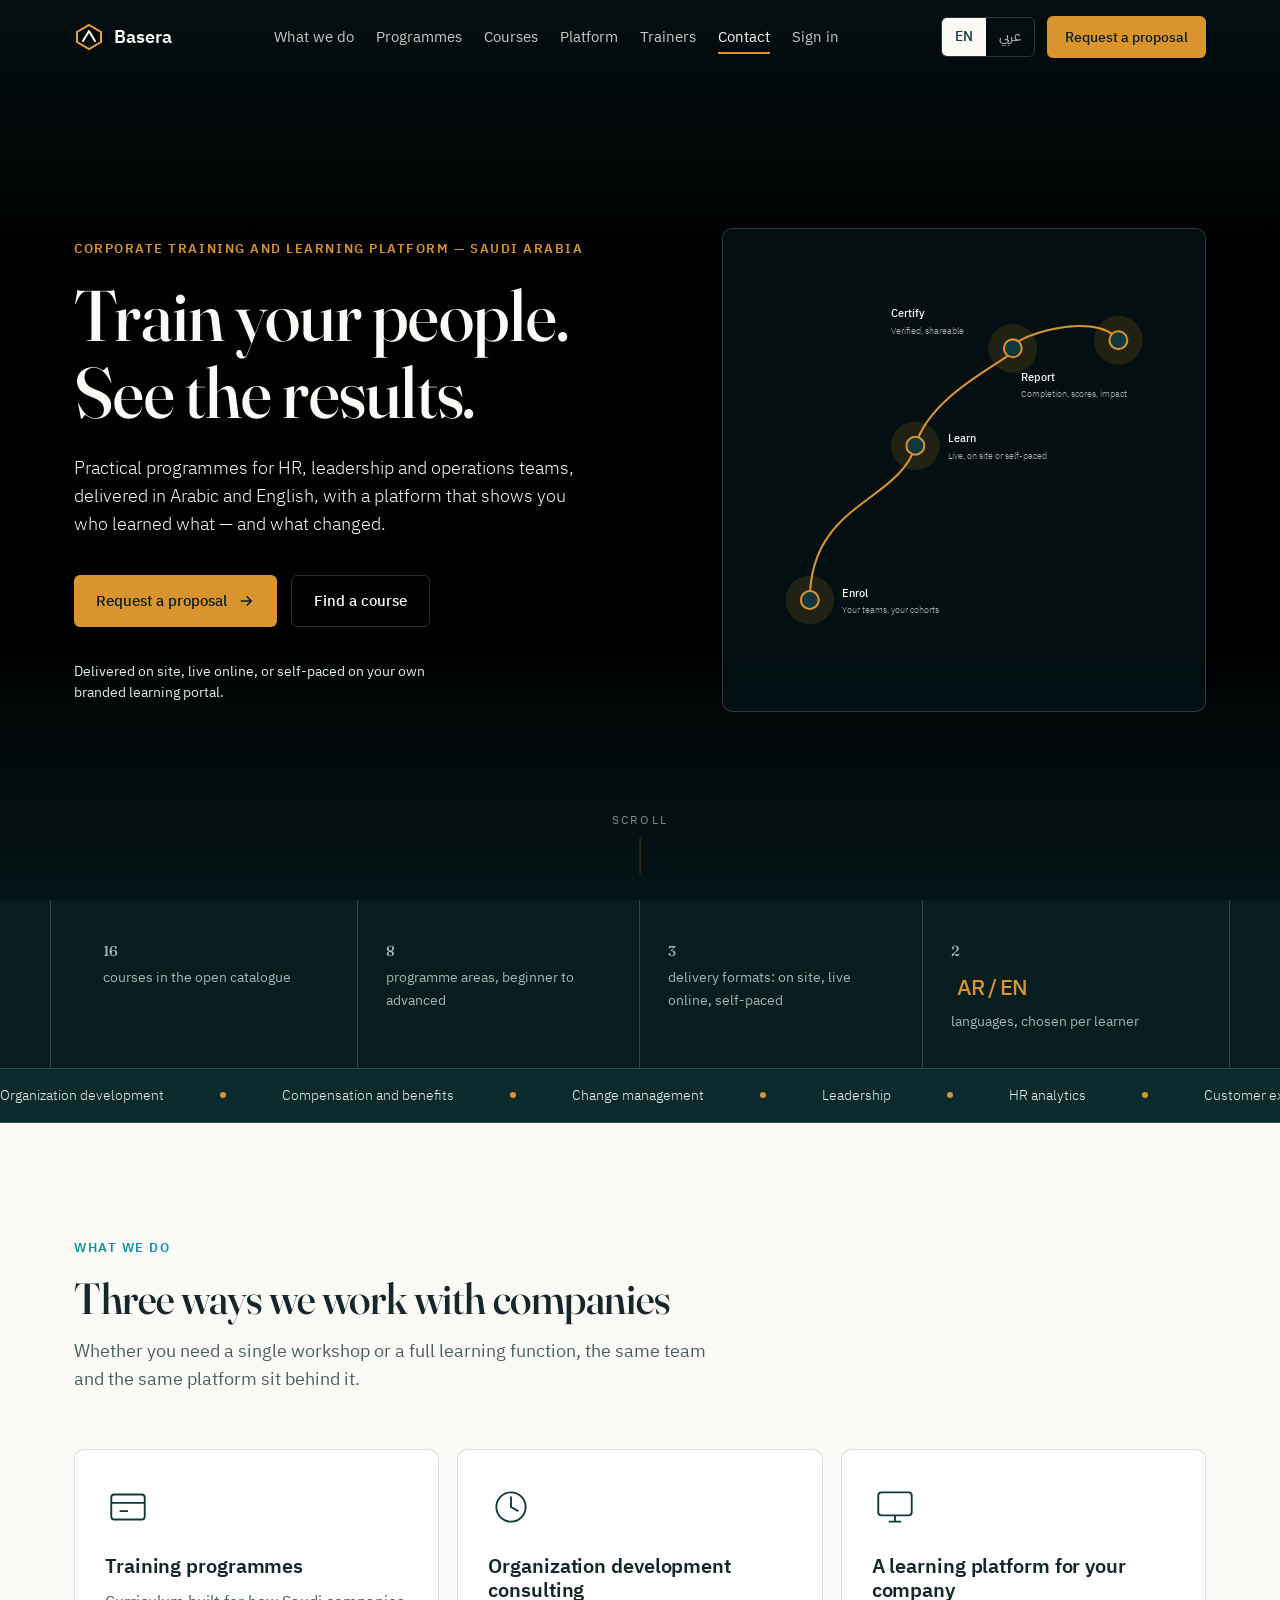
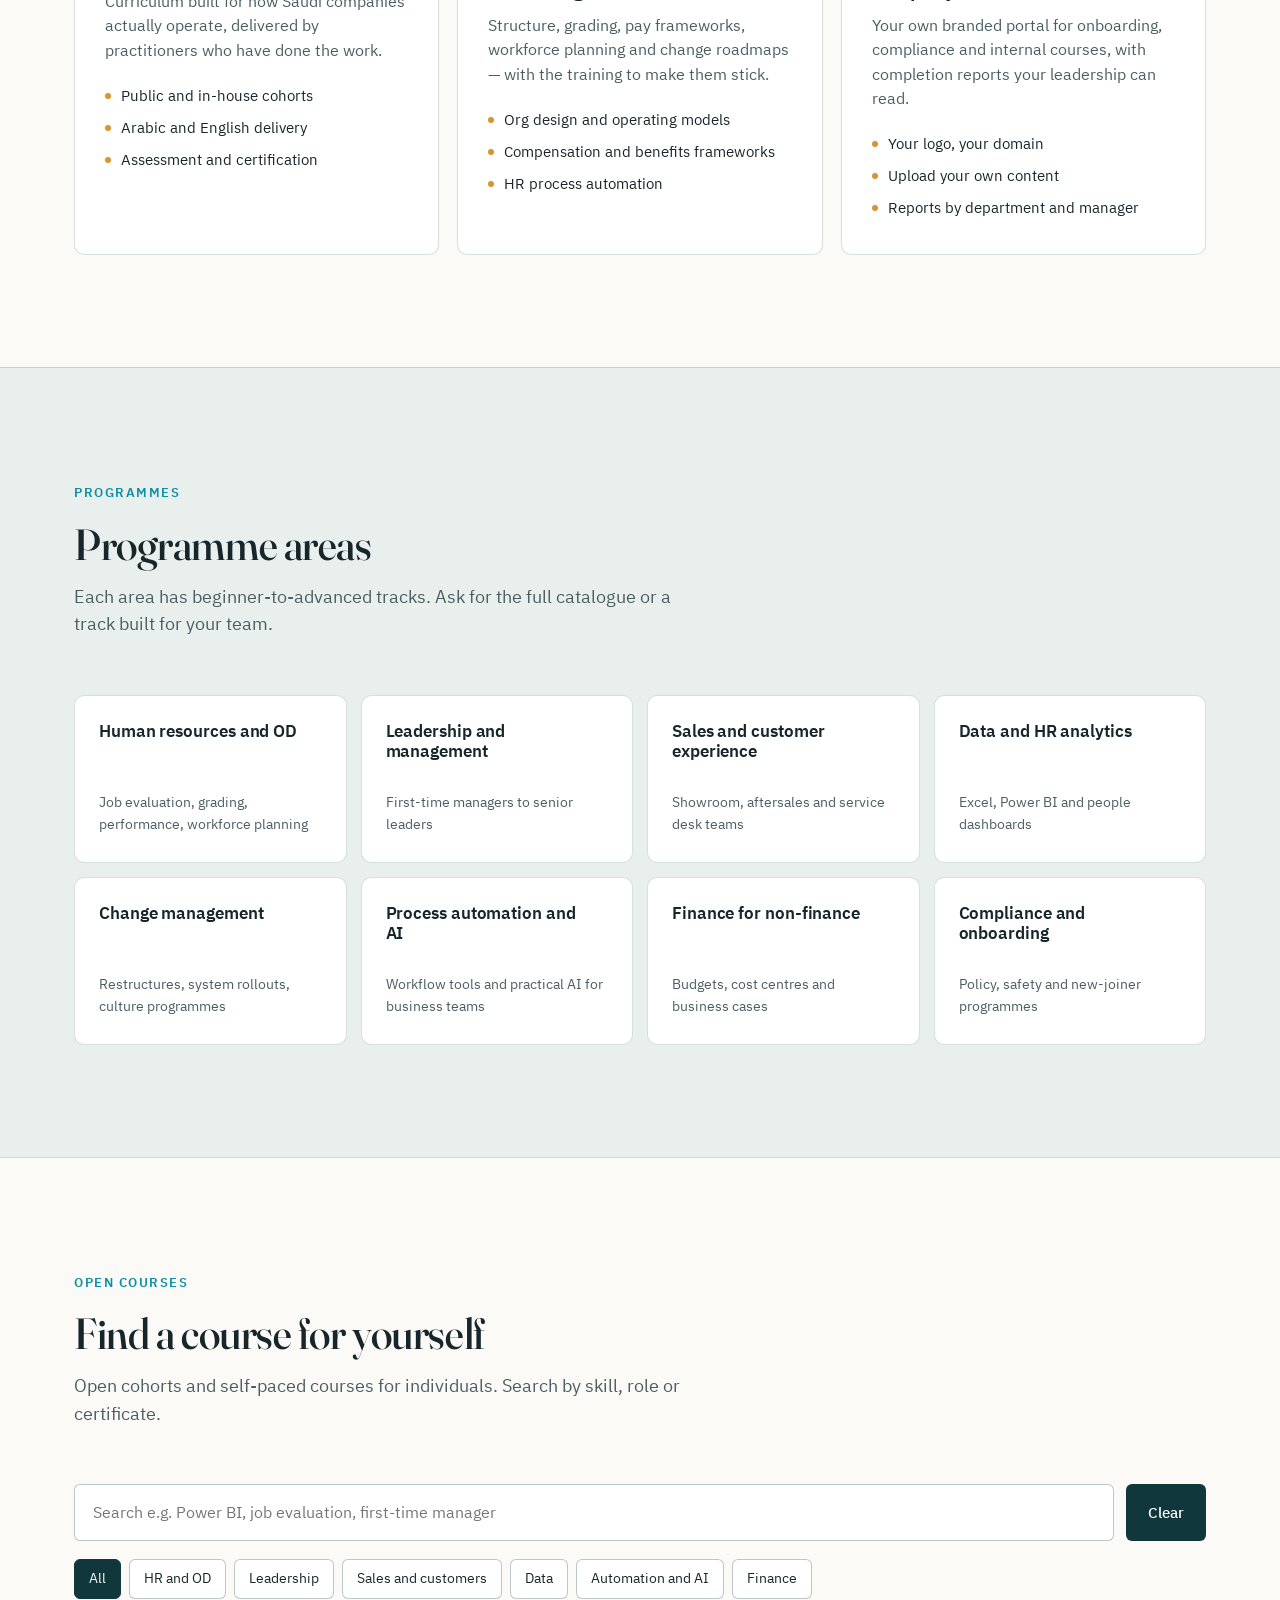
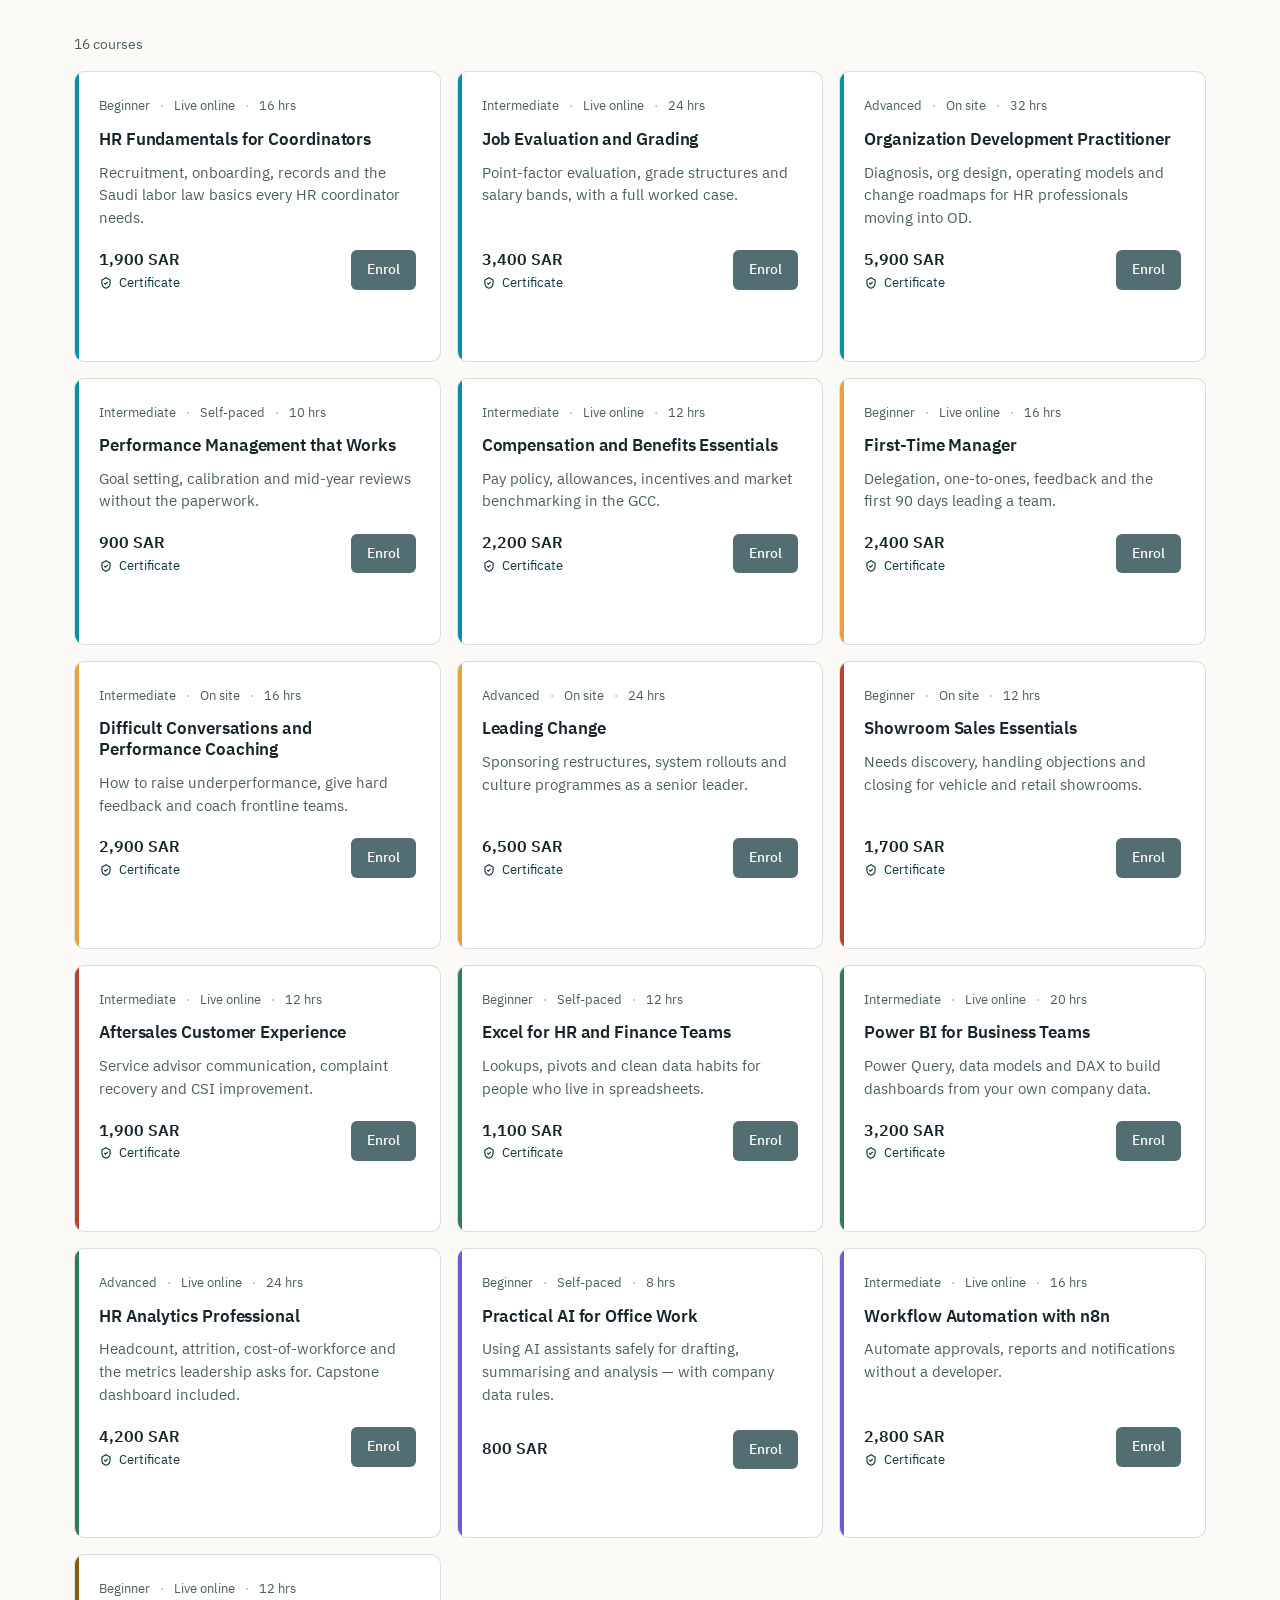
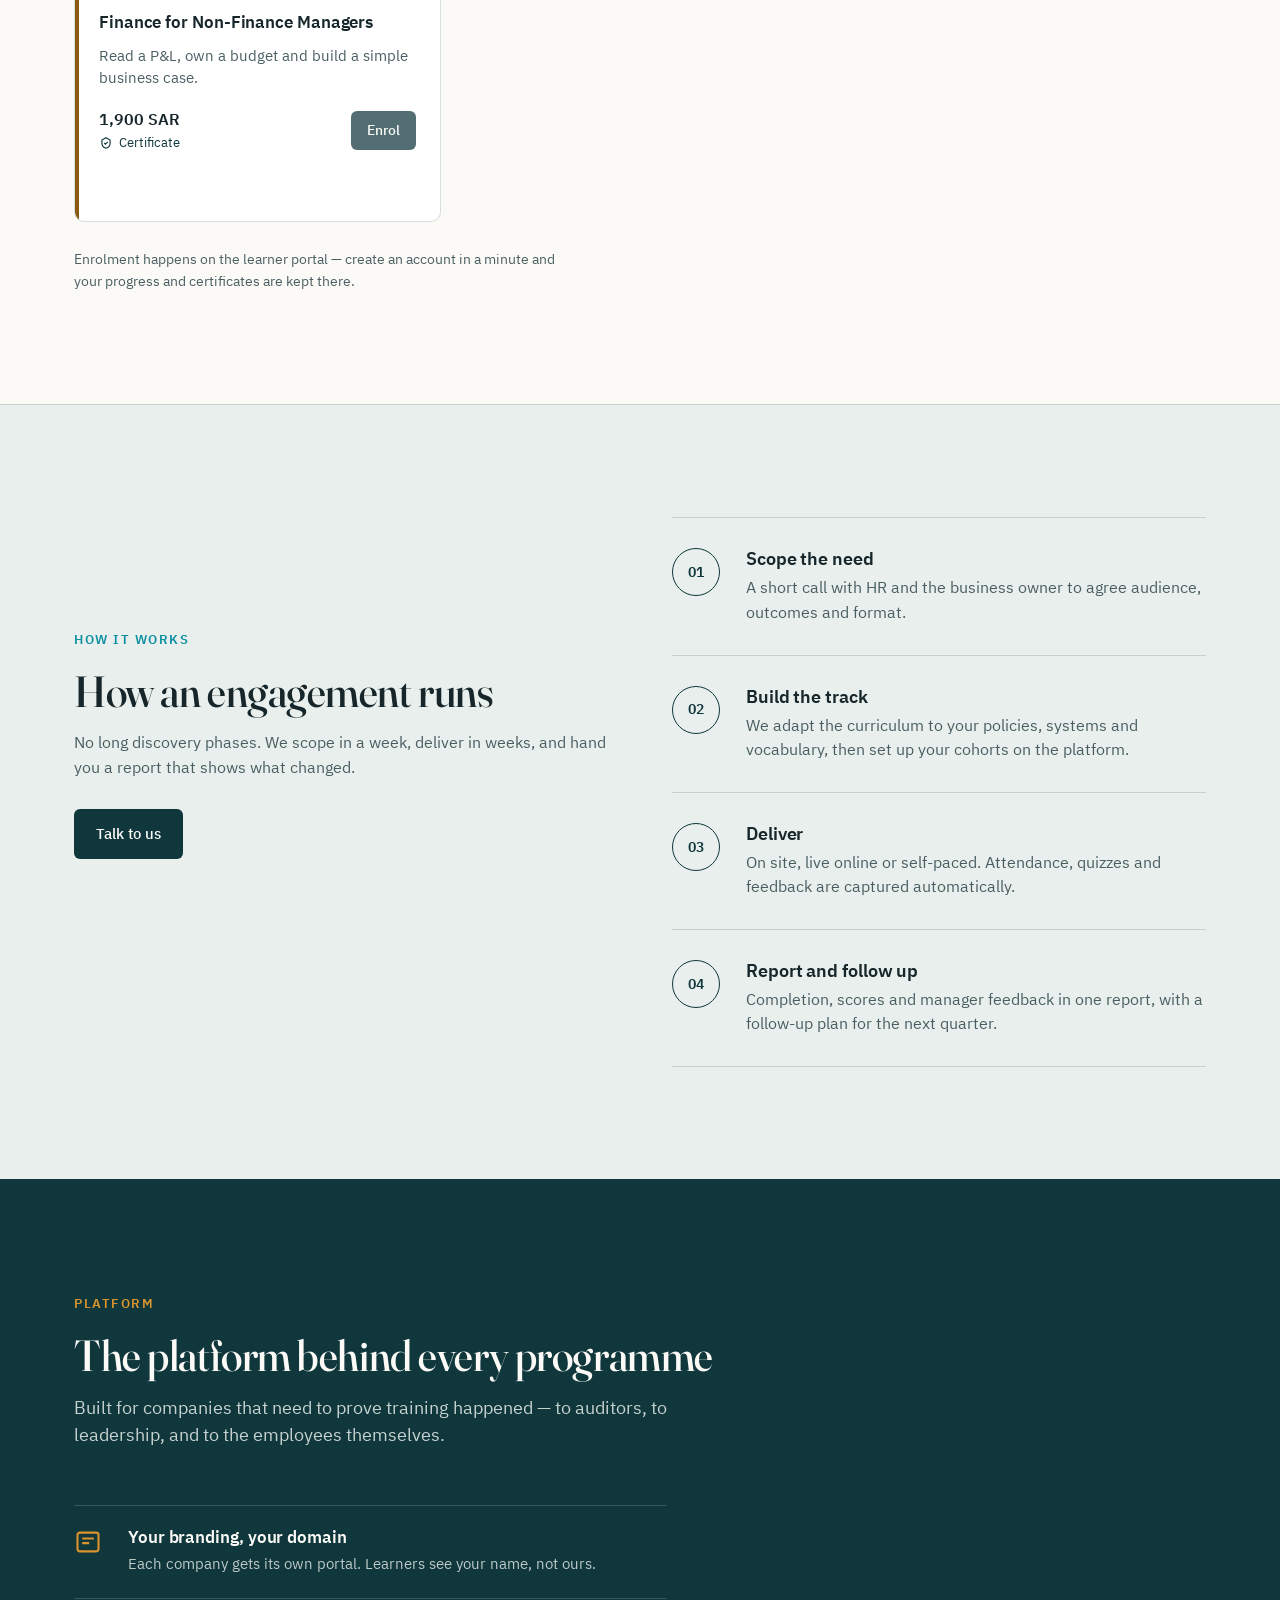
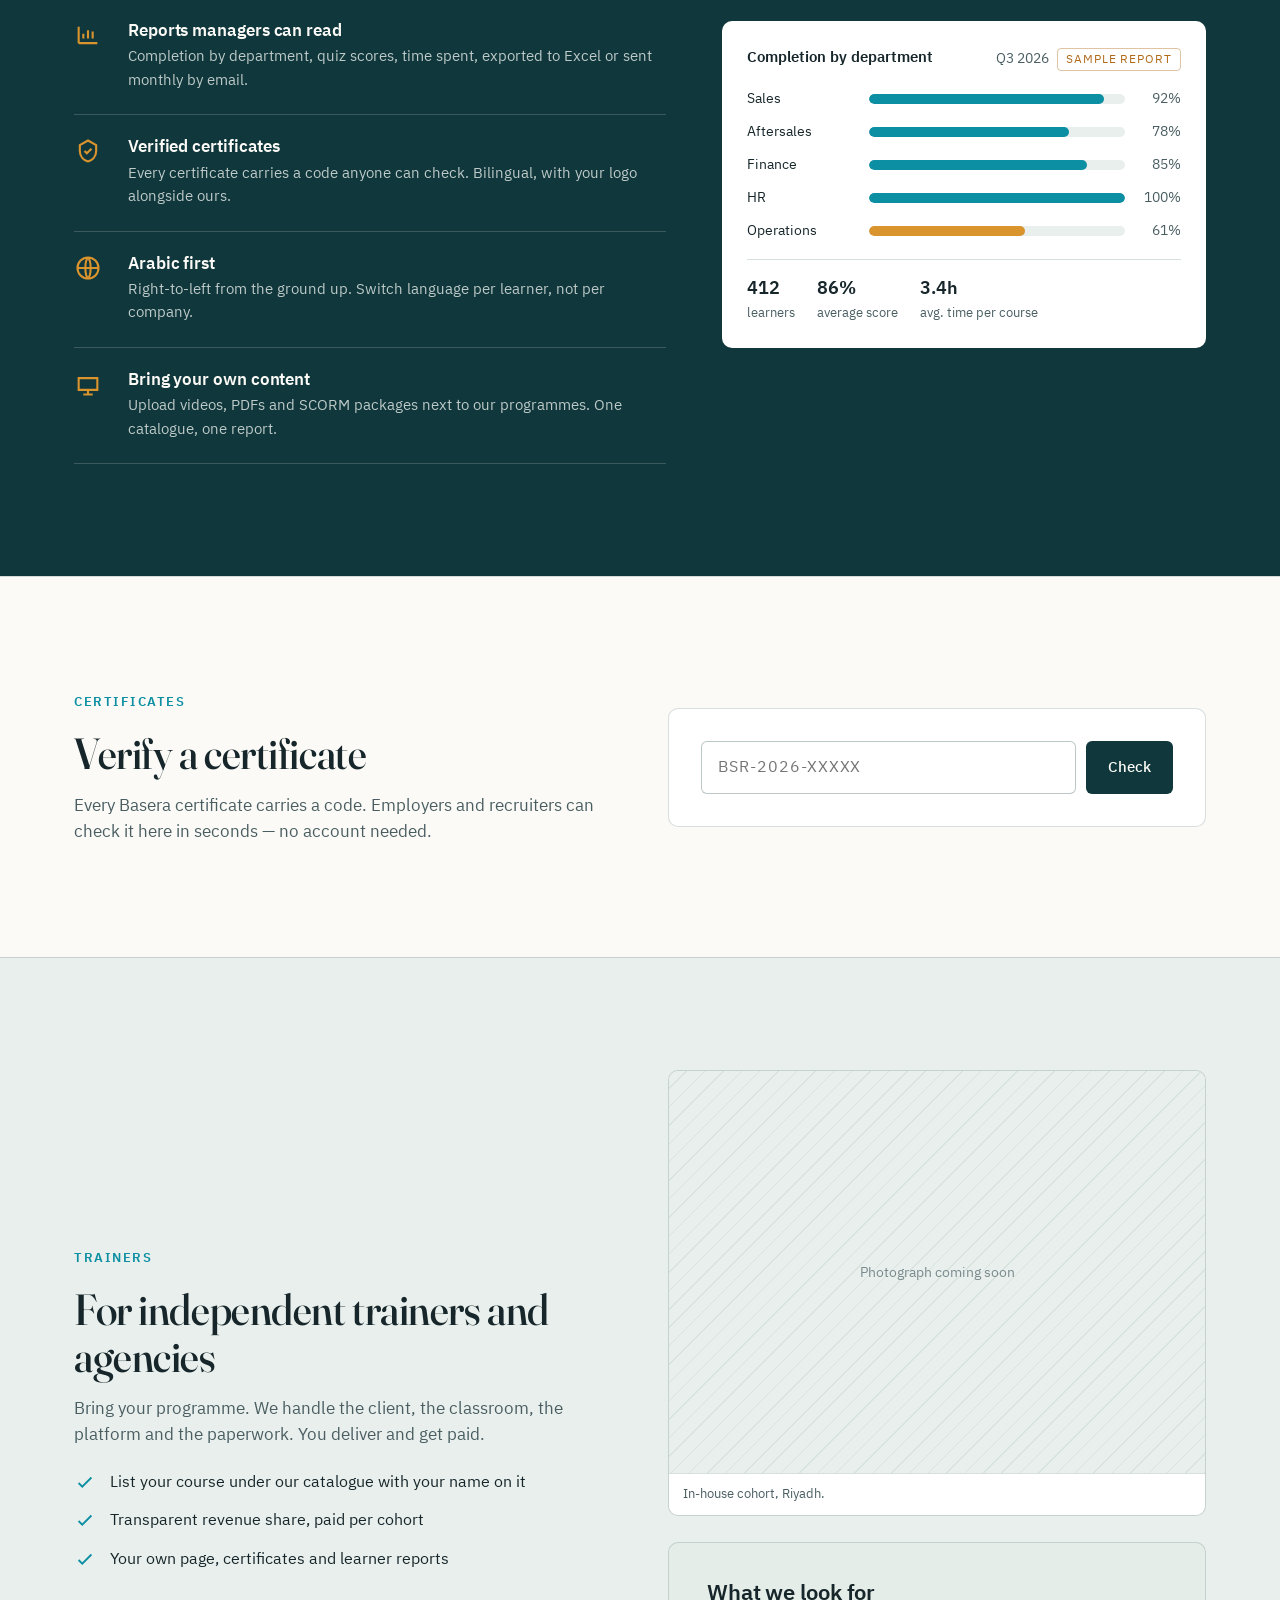
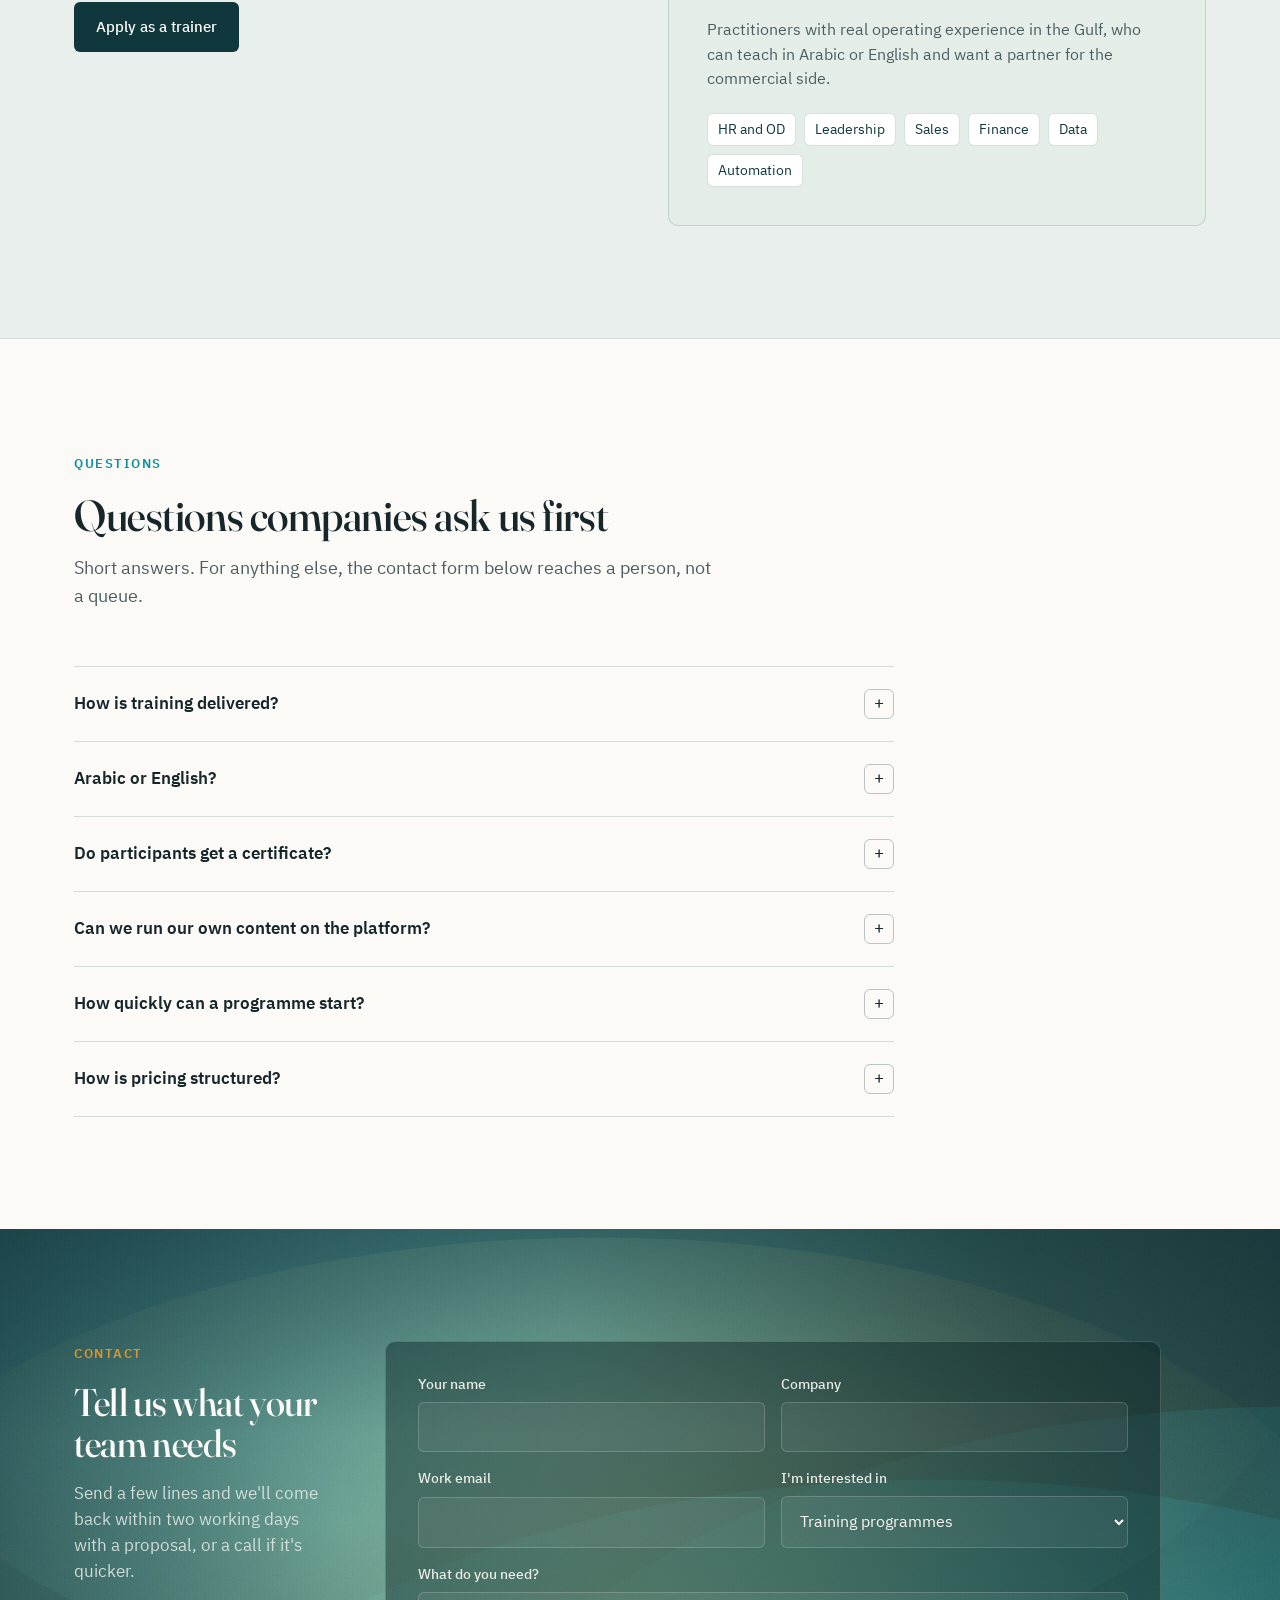
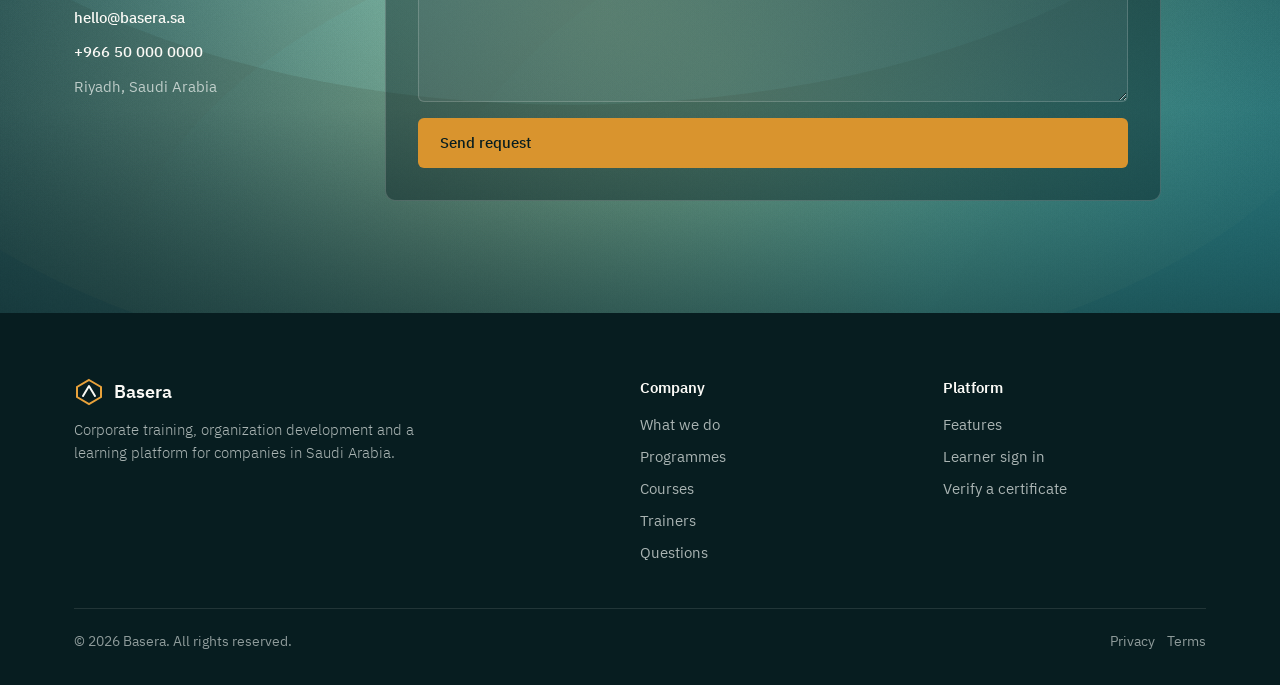
==== commit 6ad779b5: "Fix the round-3 QA findings Highs: the portal now fetches cohort_id, so the session card, join link " ====
--- a/public/index.html
+++ b/public/index.html
@@ -9,8 +9,8 @@
 <link rel="preconnect" href="https://fonts.googleapis.com">
 <link rel="preconnect" href="https://fonts.gstatic.com" crossorigin>
 <link href="https://fonts.googleapis.com/css2?family=Fraunces:opsz,wght@9..144,400;9..144,500;9..144,600&family=IBM+Plex+Sans+Arabic:wght@300;400;500;600;700&display=swap" rel="stylesheet">
-<link rel="stylesheet" href="css/tokens.css?v=20261010d">
-<link rel="stylesheet" href="css/site.css?v=20261010d">
+<link rel="stylesheet" href="css/tokens.css?v=20261010e">
+<link rel="stylesheet" href="css/site.css?v=20261010e">
 </head>
 <body>
 
@@ -107,19 +107,19 @@
       <p data-i18n="offers_p">Whether you need a single workshop or a full learning function, the same team and the same platform sit behind it.</p>
     </div>
     <div class="offers" data-stagger>
-      <article class="offer glass-l">
+      <article class="offer card-l">
         <svg class="offer-icon" viewBox="0 0 44 44" fill="none" stroke="currentColor" stroke-width="1.8"><rect x="6" y="10" width="32" height="24" rx="3"/><path d="M6 18h32M14 26h8"/></svg>
         <h3 data-i18n="o1_h">Training programmes</h3>
         <p data-i18n="o1_p">Curriculum built for how Saudi companies actually operate, delivered by practitioners who have done the work.</p>
         <ul><li data-i18n="o1_l1">Public and in-house cohorts</li><li data-i18n="o1_l2">Arabic and English delivery</li><li data-i18n="o1_l3">Assessment and certification</li></ul>
       </article>
-      <article class="offer glass-l">
+      <article class="offer card-l">
         <svg class="offer-icon" viewBox="0 0 44 44" fill="none" stroke="currentColor" stroke-width="1.8"><circle cx="22" cy="22" r="14"/><path d="M22 12v10l7 4"/></svg>
         <h3 data-i18n="o2_h">Organization development consulting</h3>
         <p data-i18n="o2_p">Structure, grading, pay frameworks, workforce planning and change roadmaps — with the training to make them stick.</p>
         <ul><li data-i18n="o2_l1">Org design and operating models</li><li data-i18n="o2_l2">Compensation and benefits frameworks</li><li data-i18n="o2_l3">HR process automation</li></ul>
       </article>
-      <article class="offer glass-l">
+      <article class="offer card-l">
         <svg class="offer-icon" viewBox="0 0 44 44" fill="none" stroke="currentColor" stroke-width="1.8"><rect x="6" y="8" width="32" height="22" rx="3"/><path d="M16 36h12M22 30v6"/></svg>
         <h3 data-i18n="o3_h">A learning platform for your company</h3>
         <p data-i18n="o3_p">Your own branded portal for onboarding, compliance and internal courses, with completion reports your leadership can read.</p>
@@ -232,7 +232,7 @@
       <h2 data-i18n="v_h2" style="margin-bottom:16px">Verify a certificate</h2>
       <p data-i18n="v_p">Every Basera certificate carries a code. Employers and recruiters can check it here in seconds — no account needed.</p>
     </div>
-    <div class="verify-box glass-l reveal">
+    <div class="verify-box card-l reveal">
       <div class="row2">
         <input id="certCode" placeholder="BSR-2026-XXXXX" aria-label="Certificate code">
         <button class="btn btn-dark" id="certBtn" type="button" data-i18n="v_btn">Check</button>
@@ -258,8 +258,8 @@
     </div>
     <div class="reveal">
       <figure class="photo">
-        <div class="ph" data-i18n="photo_ph">Photo slot — a real session, with the people in it</div>
-        <figcaption data-i18n="photo_cap">In-house cohort, Riyadh. Replace this slot with a photograph of a real session.</figcaption>
+        <div class="ph" data-i18n="photo_ph">Photograph coming soon</div>
+        <figcaption data-i18n="photo_cap">In-house cohort, Riyadh.</figcaption>
       </figure>
       <div class="partner-card">
       <h3 data-i18n="pc_h">What we look for</h3>
@@ -392,8 +392,8 @@
   <span data-i18n="v_ok">Certificate is valid</span><span data-i18n="v_no">No certificate found with that code. Check it and try again.</span><span data-i18n="v_empty">Enter a certificate code first.</span><span data-i18n="v_err">Could not check right now. Try again in a moment.</span>
 </div>
 
-<script src="js/config.js?v=20261010d"></script>
-<script src="js/motion.js?v=20261010d"></script>
-<script src="js/site.js?v=20261010d"></script>
+<script src="js/config.js?v=20261010e"></script>
+<script src="js/motion.js?v=20261010e"></script>
+<script src="js/site.js?v=20261010e"></script>
 </body>
 </html>
--- a/public/css/site.css
+++ b/public/css/site.css
@@ -1,7 +1,7 @@
 /* Page-specific overrides of css/tokens.css */
 :root{--radius-lg:10px; --shadow:0 30px 60px -24px rgba(7,29,32,.45);}
   *{box-sizing:border-box;margin:0;padding:0}
-  html{scroll-behavior:smooth}
+  html{scroll-behavior:smooth;overflow-x:clip}
   body{
     font-family:"IBM Plex Sans Arabic",system-ui,sans-serif;color:var(--ink);background:var(--white);
     line-height:1.55;font-weight:400;-webkit-font-smoothing:antialiased;overflow-x:hidden;
@@ -33,7 +33,7 @@
   .dark{color:var(--white)}
   .dark p{color:var(--mint)}
   .glass{background:rgba(7,29,32,.55);border:1px solid rgba(251,250,246,.18);border-radius:var(--radius-lg)}
-  .glass-l{background:var(--paper);border:1px solid var(--line);border-radius:var(--radius-lg)}
+  .card-l{background:var(--paper);border:1px solid var(--line);border-radius:var(--radius-lg)}
 
   /* ---------- Reveal & stagger ---------- */
   .reveal{opacity:0;transform:translateY(8px);transition:opacity .35s var(--ease-out),transform .35s var(--ease-out)}
@@ -92,13 +92,13 @@
   .hero{min-height:100vh;display:flex;align-items:center;padding:120px 0 80px;background:var(--petrol-2)}
   /* keeps the copy legible whatever the aurora is doing behind it */
   .hero::before,.contact-sec::before{content:"";position:absolute;inset:0;z-index:0;pointer-events:none;
-    background:linear-gradient(90deg,rgba(11,42,46,.78) 0%,rgba(11,42,46,.45) 45%,rgba(11,42,46,.15) 100%)}
-  [dir="rtl"] .hero::before,[dir="rtl"] .contact-sec::before{background:linear-gradient(270deg,rgba(11,42,46,.78) 0%,rgba(11,42,46,.45) 45%,rgba(11,42,46,.15) 100%)}
+    background:linear-gradient(90deg,rgba(11,42,46,.88) 0%,rgba(11,42,46,.72) 50%,rgba(11,42,46,.35) 100%)}
+  [dir="rtl"] .hero::before,[dir="rtl"] .contact-sec::before{background:linear-gradient(270deg,rgba(11,42,46,.88) 0%,rgba(11,42,46,.72) 50%,rgba(11,42,46,.35) 100%)}
   .hero .wrap{display:grid;grid-template-columns:1.1fr .9fr;gap:56px;align-items:center;width:100%}
   .eyebrow{display:inline-block;font-size:.8rem;letter-spacing:.12em;text-transform:uppercase;font-weight:600;color:var(--saffron);margin-bottom:18px}
   [dir="rtl"] .eyebrow{letter-spacing:0}
   .hero h1{margin-bottom:24px;max-width:14ch}
-  .hero .lead{font-size:clamp(1.05rem,1.4vw,1.25rem);color:var(--mint);opacity:.9;margin-bottom:36px;max-width:48ch;font-weight:300}
+  .hero .lead{font-size:clamp(1.05rem,1.4vw,1.25rem);color:var(--white);opacity:.95;margin-bottom:36px;max-width:48ch;font-weight:300}
   .hero-actions{display:flex;gap:14px;flex-wrap:wrap}
   .hero-note{margin-top:34px;font-size:.88rem;color:var(--mint);opacity:.6;max-width:50ch}
   .hero-card{padding:30px}
@@ -344,8 +344,9 @@
   }
 
   /* ---------- Skip link ---------- */
-  .skip{position:absolute;left:-9999px;top:12px;z-index:100;background:var(--saffron);color:var(--petrol-3);padding:10px 16px;border-radius:var(--radius);font-weight:600}
-  .skip:focus{left:16px}
+  /* visually hidden until focused; clipped, not off-canvas, so RTL never gains scrollable overflow */
+  .skip{position:absolute;top:12px;inset-inline-start:16px;z-index:100;width:1px;height:1px;overflow:hidden;clip:rect(0 0 0 0);white-space:nowrap;background:var(--saffron);color:var(--petrol-3);padding:0;border-radius:var(--radius);font-weight:600}
+  .skip:focus{width:auto;height:auto;clip:auto;padding:10px 16px}
   /* ---------- Sample-data tag ---------- */
   .mock-tag{font-size:.72rem;letter-spacing:.08em;text-transform:uppercase;color:var(--warn);border:1px solid rgba(176,106,26,.4);border-radius:4px;padding:2px 8px;margin-inline-start:8px}
   [dir="rtl"] .mock-tag{letter-spacing:0}
